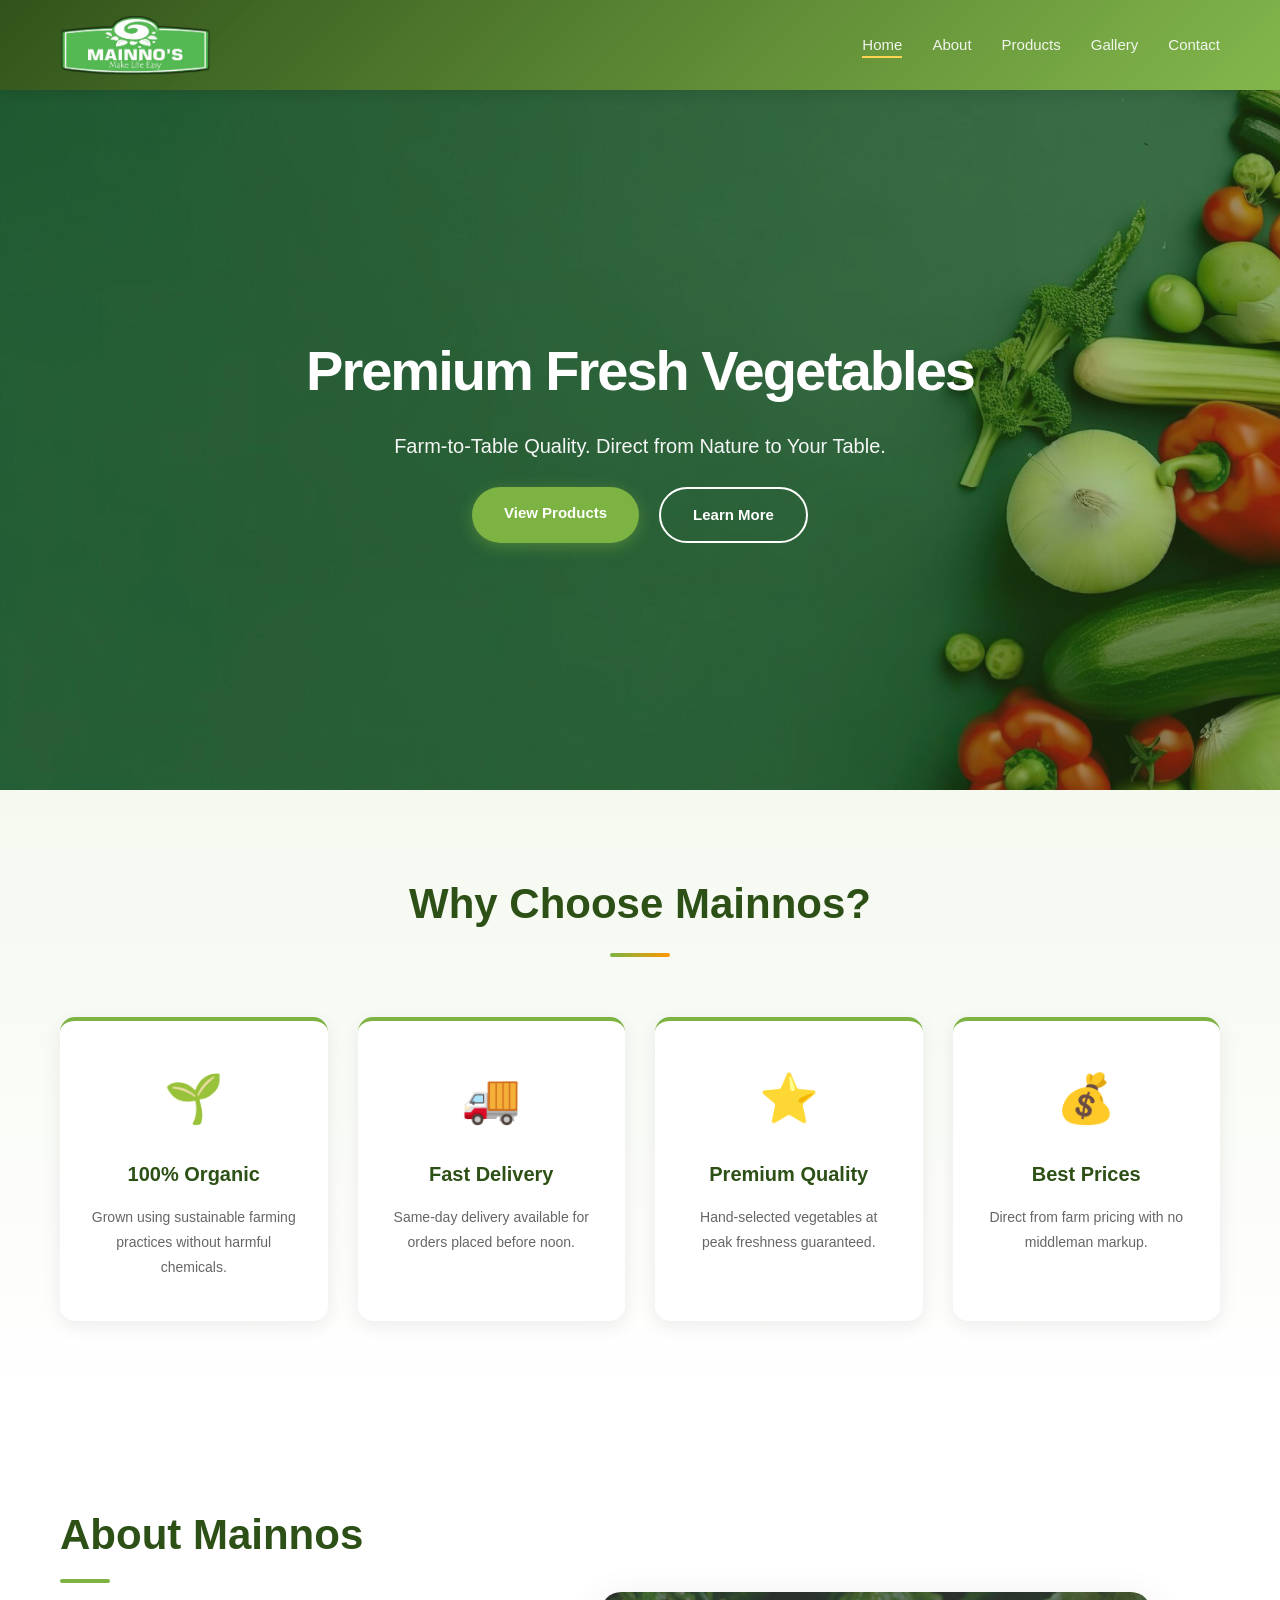
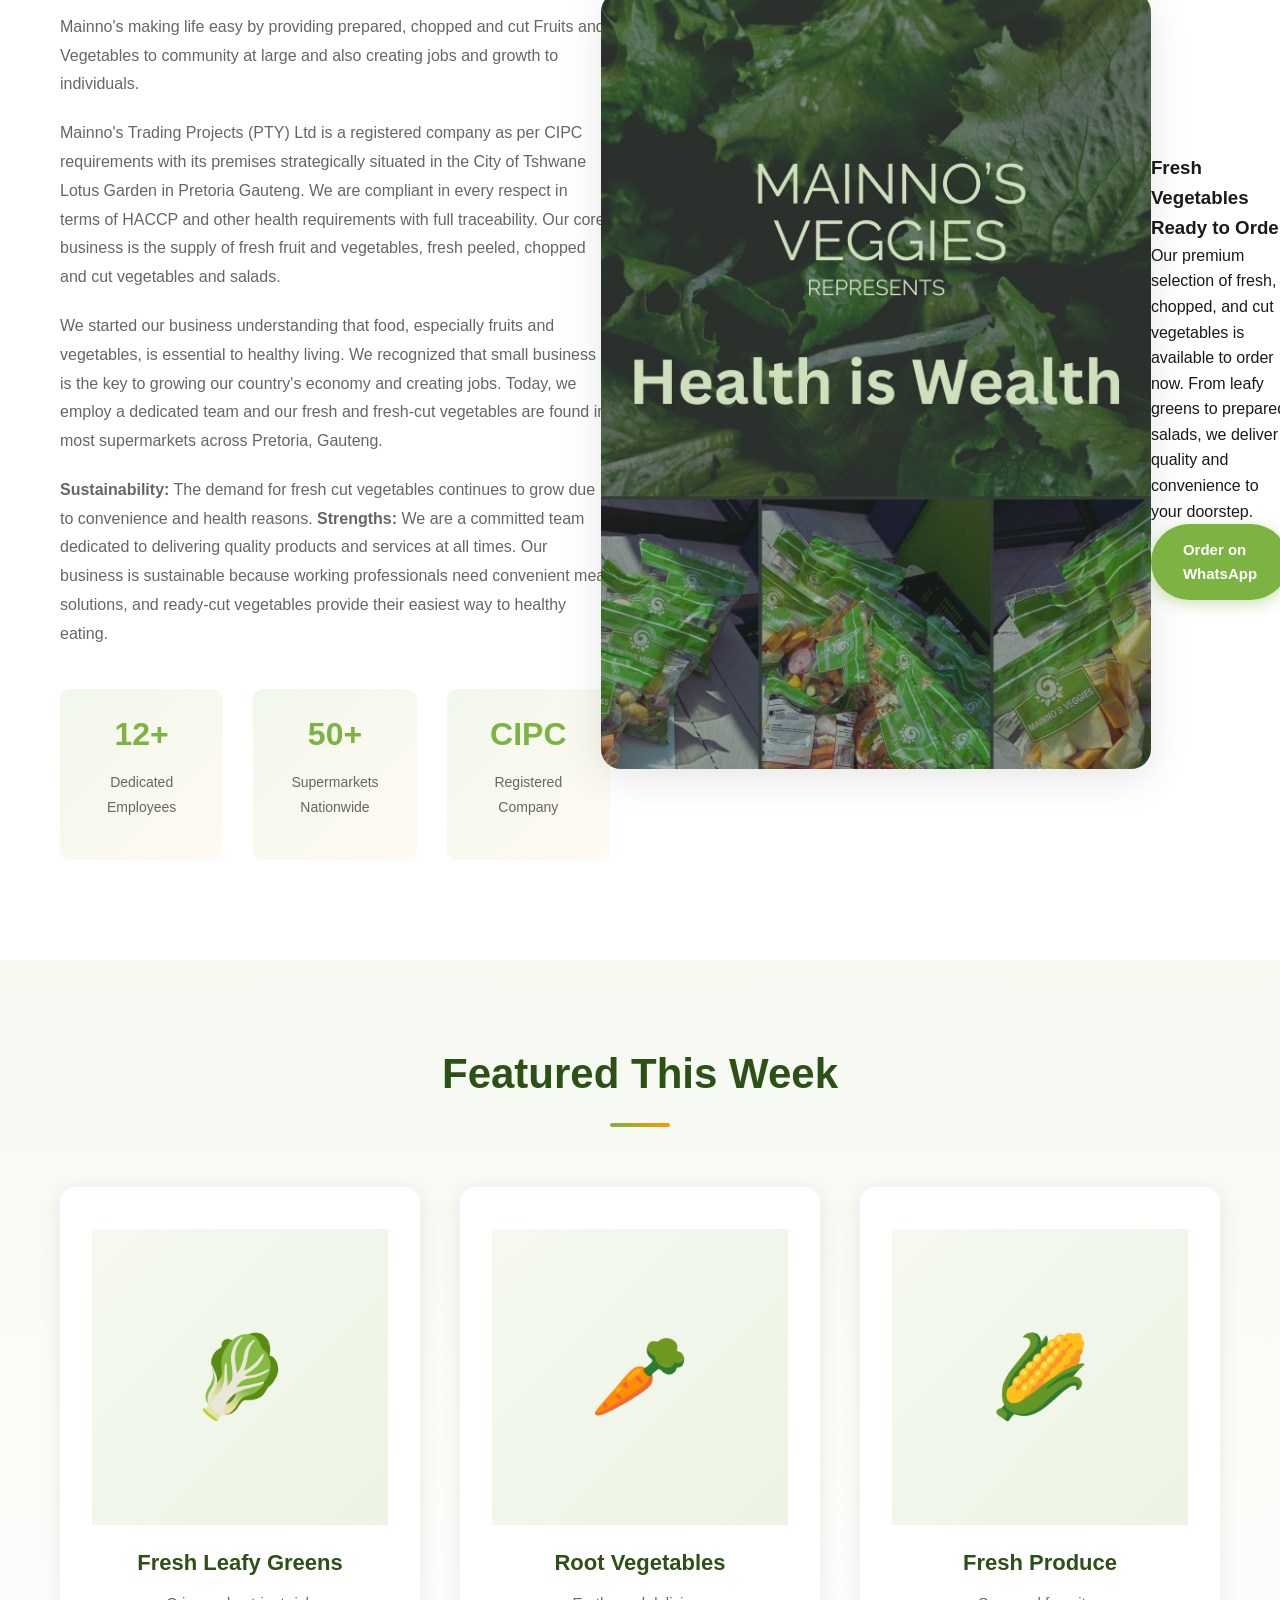
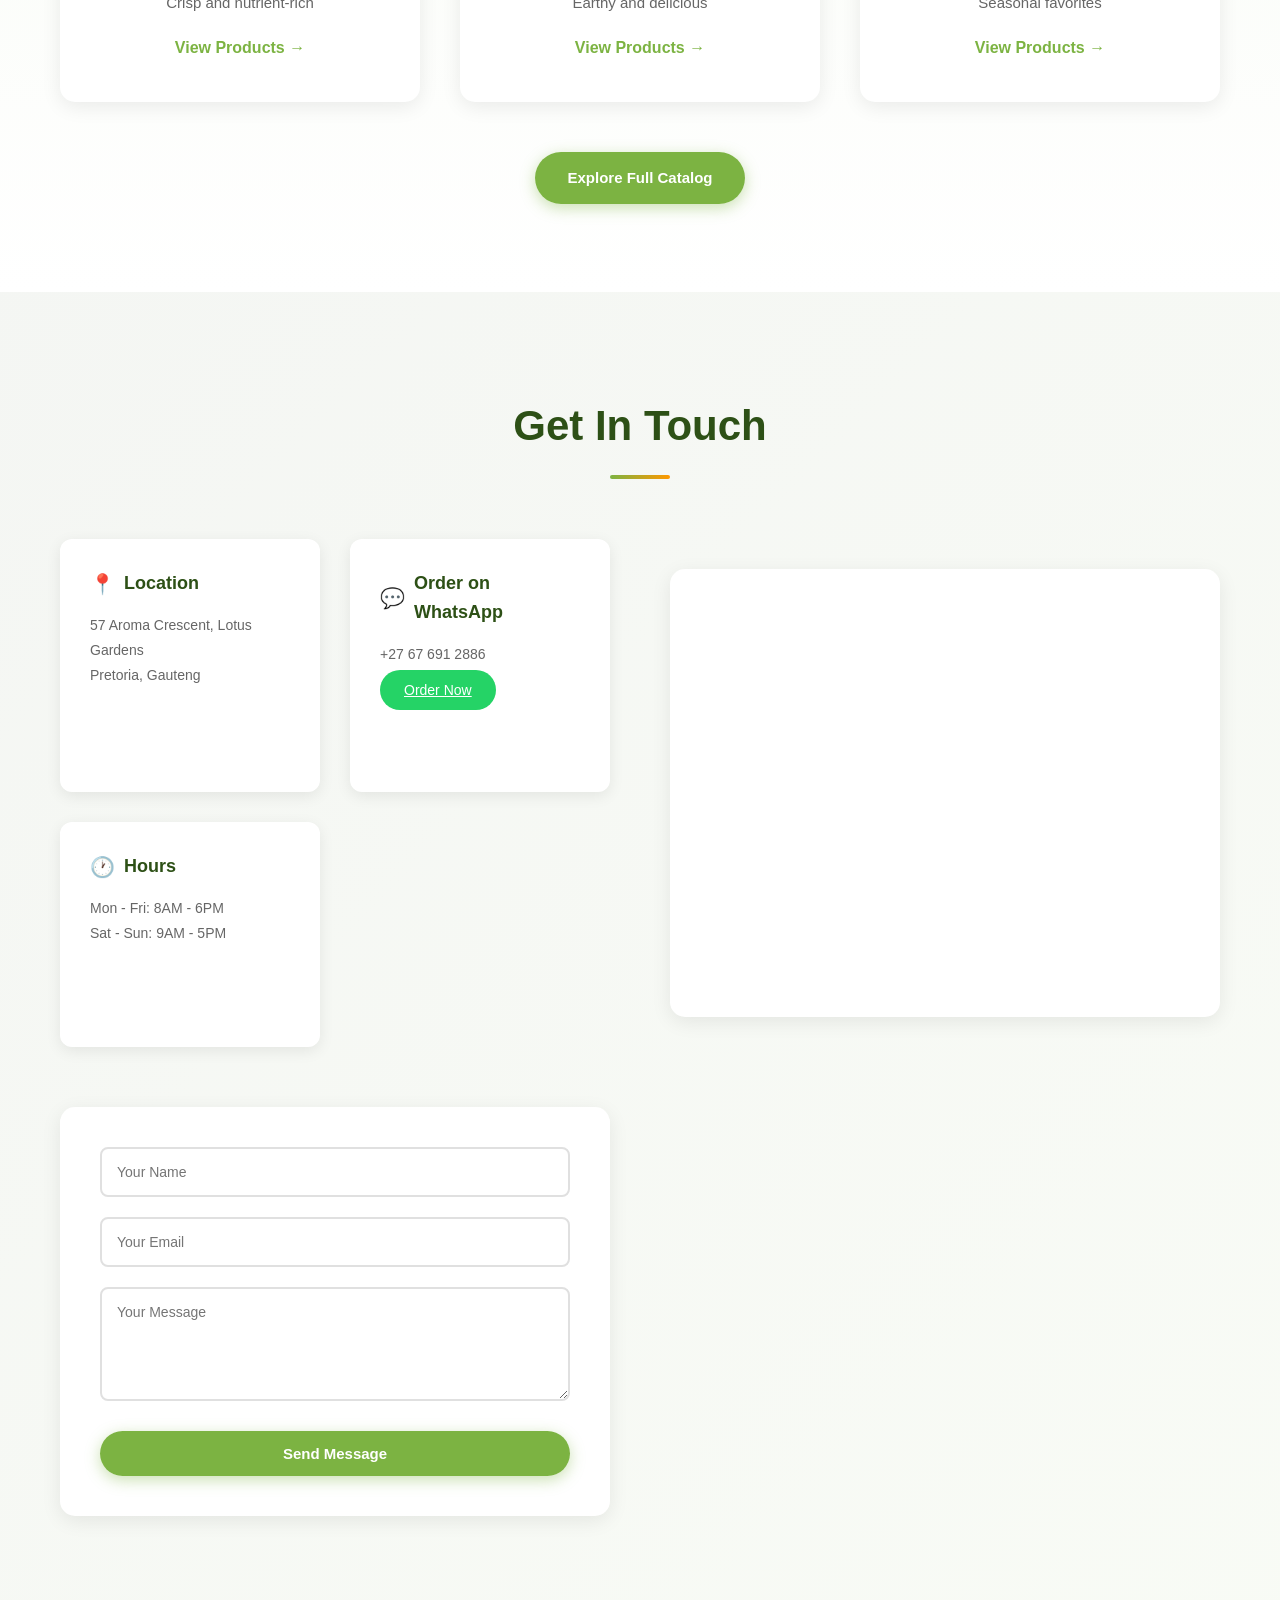
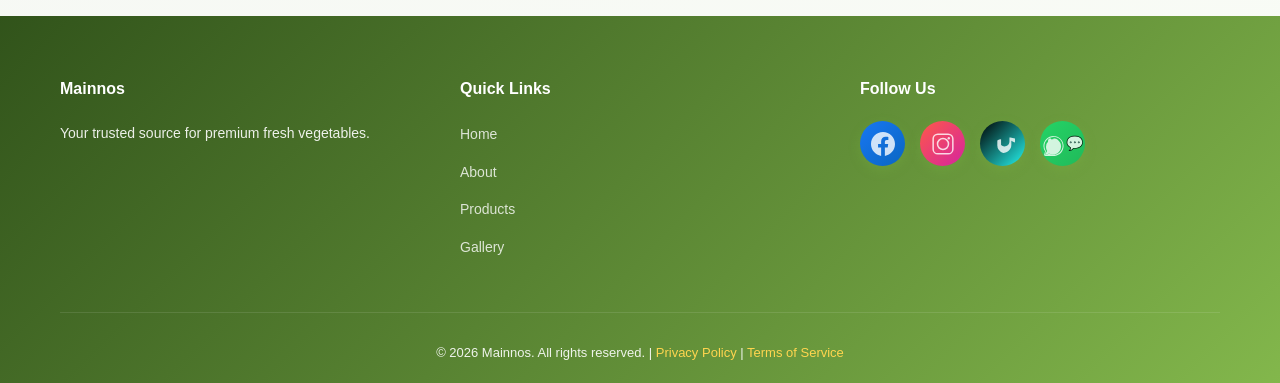
==== index.html @ b00d100e "first commit" ====
<!DOCTYPE html>
<html lang="en">
<head>
    <meta charset="UTF-8">
    <meta name="viewport" content="width=device-width, initial-scale=1.0">
    <title>Mainnos - Premium Fresh Vegetables</title>
    <link rel="stylesheet" href="https://cdnjs.cloudflare.com/ajax/libs/font-awesome/6.5.1/css/all.min.css" integrity="sha512-DTOQO9RWCH3H0DmF6vnEb3nrFvNY9x2gF0QAsSxZJzDaRXll3PJLAkzLFtXohg2TN5T07z5BvIQnQTTQwccA==" crossorigin="anonymous" referrerpolicy="no-referrer" />
    <link rel="stylesheet" href="css/styles.css">
</head>
<body>
    <!-- Navigation -->
    <nav class="navbar">
        <div class="nav-container">
            <div class="logo">
                <img src="Images/logo.png" alt="Mainnos Logo" class="logo-img">
            </div>
            <ul class="nav-links">
                <li><a href="#home" class="active">Home</a></li>
                <li><a href="#about">About</a></li>
                <li><a href="products.html">Products</a></li>
                <li><a href="gallery.html">Gallery</a></li>
                <li><a href="#contact">Contact</a></li>
            </ul>
            <div class="hamburger">
                <span></span>
                <span></span>
                <span></span>
            </div>
        </div>
    </nav>

    <!-- Hero Section -->
    <section class="hero" id="home" style="background-image: url('Images/Banner.jpeg'); background-size: cover; background-position: center; background-repeat: no-repeat;">
        <div class="hero-content">
            <h1>Premium Fresh Vegetables</h1>
            <p>Farm-to-Table Quality. Direct from Nature to Your Table.</p>
            <div class="cta-buttons">
                <a href="products.html" class="btn btn-primary">View Products</a>
                <a href="#about" class="btn btn-secondary">Learn More</a>
            </div>
        </div>
        <div class="hero-background"></div>
    </section>

    <!-- Features Section -->
    <section class="features">
        <div class="container">
            <h2>Why Choose Mainnos?</h2>
            <div class="features-grid">
                <div class="feature-card">
                    <div class="feature-icon">🌱</div>
                    <h3>100% Organic</h3>
                    <p>Grown using sustainable farming practices without harmful chemicals.</p>
                </div>
                <div class="feature-card">
                    <div class="feature-icon">🚚</div>
                    <h3>Fast Delivery</h3>
                    <p>Same-day delivery available for orders placed before noon.</p>
                </div>
                <div class="feature-card">
                    <div class="feature-icon">⭐</div>
                    <h3>Premium Quality</h3>
                    <p>Hand-selected vegetables at peak freshness guaranteed.</p>
                </div>
                <div class="feature-card">
                    <div class="feature-icon">💰</div>
                    <h3>Best Prices</h3>
                    <p>Direct from farm pricing with no middleman markup.</p>
                </div>
            </div>
        </div>
    </section>

    <!-- About Section -->
    <section class="about" id="about">
        <div class="container">
            <div class="about-content">
                <div class="about-text">
                    <h2>About Mainnos</h2>
                    <p>Mainno's making life easy by providing prepared, chopped and cut Fruits and Vegetables to community at large and also creating jobs and growth to individuals.</p>
                    <p>Mainno's Trading Projects (PTY) Ltd is a registered company as per CIPC requirements with its premises strategically situated in the City of Tshwane Lotus Garden in Pretoria Gauteng. We are compliant in every respect in terms of HACCP and other health requirements with full traceability. Our core business is the supply of fresh fruit and vegetables, fresh peeled, chopped and cut vegetables and salads.</p>
                    <p>We started our business understanding that food, especially fruits and vegetables, is essential to healthy living. We recognized that small business is the key to growing our country's economy and creating jobs. Today, we employ a dedicated team and our fresh and fresh-cut vegetables are found in most supermarkets across Pretoria, Gauteng.</p>
                    <p><strong>Sustainability:</strong> The demand for fresh cut vegetables continues to grow due to convenience and health reasons. <strong>Strengths:</strong> We are a committed team dedicated to delivering quality products and services at all times. Our business is sustainable because working professionals need convenient meal solutions, and ready-cut vegetables provide their easiest way to healthy eating.</p>
                    <div class="about-stats">
                        <div class="stat">
                            <h4>12+</h4>
                            <p>Dedicated Employees</p>
                        </div>
                        <div class="stat">
                            <h4>50+</h4>
                            <p>Supermarkets Nationwide</p>
                        </div>
                        <div class="stat">
                            <h4>CIPC</h4>
                            <p>Registered Company</p>
                        </div>
                    </div>
                </div>
                <div class="about-image">
                    <img src="Images/Hero .jpeg" alt="Mainnos Fresh Vegetables" class="about-img">
                    <div class="about-image-text">
                        <h3>Fresh Vegetables Ready to Order</h3>
                        <p>Our premium selection of fresh, chopped, and cut vegetables is available to order now. From leafy greens to prepared salads, we deliver quality and convenience to your doorstep.</p>
                        <a href="https://wa.me/27676912886?text=Hi%20Mainnos%2C%20I%20would%20like%20to%20place%20an%20order." target="_blank" class="btn btn-primary">Order on WhatsApp</a>
                    </div>
                </div>
            </div>
        </div>
    </section>

    <!-- Featured Section -->
    <section class="featured">
        <div class="container">
            <h2>Featured This Week</h2>
            <div class="featured-grid">
                <div class="product-preview">
                    <div class="product-image">🥬</div>
                    <h3>Fresh Leafy Greens</h3>
                    <p>Crisp and nutrient-rich</p>
                    <a href="products.html" class="view-link">View Products →</a>
                </div>
                <div class="product-preview">
                    <div class="product-image">🥕</div>
                    <h3>Root Vegetables</h3>
                    <p>Earthy and delicious</p>
                    <a href="products.html" class="view-link">View Products →</a>
                </div>
                <div class="product-preview">
                    <div class="product-image">🌽</div>
                    <h3>Fresh Produce</h3>
                    <p>Seasonal favorites</p>
                    <a href="products.html" class="view-link">View Products →</a>
                </div>
            </div>
            <div class="cta-section">
                <a href="products.html" class="btn btn-primary">Explore Full Catalog</a>
            </div>
        </div>
    </section>

    <!-- Contact Section -->
    <section class="contact" id="contact">
        <div class="container">
            <h2>Get In Touch</h2>
            <div class="contact-content">
                <div class="contact-info">
                    <div class="info-card">
                        <h3><span class="icon icon-location"></span>Location</h3>
                        <p>57 Aroma Crescent, Lotus Gardens<br>Pretoria, Gauteng</p>
                    </div>
                    <div class="info-card">
                        <h3><span class="icon icon-whatsapp"></span>Order on WhatsApp</h3>
                        <p>+27 67 691 2886</p>
                        <a href="https://wa.me/27676912886?text=Hi%20Mainnos%2C%20I%20would%20like%20to%20place%20an%20order." target="_blank" class="btn-small whatsapp-btn">Order Now</a>
                    </div>

                    <div class="info-card">
                        <h3><span class="icon icon-clock"></span>Hours</h3>
                        <p>Mon - Fri: 8AM - 6PM<br>Sat - Sun: 9AM - 5PM</p>
                    </div>
                </div>
                <div id="mapContainer" class="map-container" style="display: block;">
                    <iframe src="https://www.google.com/maps/embed?pb=!1m18!1m12!1m3!1d3592.7164906847726!2d25.747924!3d-25.716458!2m3!1f0!2f0!3f0!3m2!1i1024!2i768!4f13.1!3m3!1m2!1s0x1e9527f47a4e4b43%3A0xf5e4a5e6e6e6e6e6!2s57%20Aroma%20Crescent%2C%20Lotus%20Gardens%2C%20Pretoria%2C%200082!5e0!3m2!1sen!2za!4v" width="100%" height="400" style="border:0; border-radius: 10px;" allowfullscreen="" loading="lazy" referrerpolicy="no-referrer-when-downgrade"></iframe>
                </div>
                <form class="contact-form">
                    <input type="text" placeholder="Your Name" required>
                    <input type="email" placeholder="Your Email" required>
                    <textarea placeholder="Your Message" rows="5" required></textarea>
                    <button type="submit" class="btn btn-primary">Send Message</button>
                </form>
            </div>
        </div>
    </section>

    <!-- Footer -->
    <footer class="footer">
        <div class="container">
            <div class="footer-content">
                <div class="footer-section">
                    <h4>Mainnos</h4>
                    <p>Your trusted source for premium fresh vegetables.</p>
                </div>
                <div class="footer-section">
                    <h4>Quick Links</h4>
                    <ul>
                        <li><a href="#home">Home</a></li>
                        <li><a href="#about">About</a></li>
                        <li><a href="products.html">Products</a></li>
                        <li><a href="gallery.html">Gallery</a></li>
                    </ul>
                </div>
                <div class="footer-section">
                    <h4>Follow Us</h4>
                    <div class="social-links">
                        <a href="https://www.facebook.com/share/1B1vnDeU1z/?mibextid=wwXIfr" target="_blank" class="social-icon facebook-icon" title="Facebook">
                            <svg viewBox="0 0 24 24" fill="currentColor" xmlns="http://www.w3.org/2000/svg">
                                <path d="M24 12.073c0-6.627-5.373-12-12-12s-12 5.373-12 12c0 5.99 4.388 10.954 10.125 11.854v-8.385H7.078v-3.47h3.047V9.43c0-3.007 1.792-4.669 4.533-4.669 1.312 0 2.686.235 2.686.235v2.953H15.83c-1.491 0-1.956.925-1.956 1.874v2.25h3.328l-.532 3.47h-2.796v8.385C19.612 23.027 24 18.062 24 12.073z"/>
                            </svg>
                        </a>
                        <a href="https://www.instagram.com/mainnosveg?igsh=MXU0N2Q3aWkzaGhnNQ%3D%3D&utm_source=qr" target="_blank" class="social-icon instagram-icon" title="Instagram">
                            <svg viewBox="0 0 24 24" fill="currentColor" xmlns="http://www.w3.org/2000/svg">
                                <rect x="2.15" y="2.15" width="19.7" height="19.7" rx="4.7" ry="4.7" fill="none" stroke="currentColor" stroke-width="1.5"/>
                                <circle cx="12" cy="12" r="5.5" fill="none" stroke="currentColor" stroke-width="1.5"/>
                                <circle cx="17.8" cy="6.2" r="1.2" fill="currentColor"/>
                            </svg>
                        </a>
                        <a href="https://www.tiktok.com/@mainnosveggies?_r=1&_t=ZS-94Lwct6PF6W" target="_blank" class="social-icon tiktok-icon" title="TikTok">
                            <svg viewBox="0 0 24 24" fill="currentColor" xmlns="http://www.w3.org/2000/svg">
                                <path d="M19.321 5.562a5.122 5.122 0 0 1-.868-.074v3.993a4.963 4.963 0 0 1-8.385 3.601v-5.888a6.233 6.233 0 0 0-3.743 1.228v4.057A8.205 8.205 0 0 0 12.146 21c4.532 0 8.205-3.673 8.205-8.205v-4.056c1.867 1.35 4.146 2.151 6.598 2.151v-3.993a8.17 8.17 0 0 1-2.627-.375z"/>
                            </svg>
                        </a>
                        <a href="https://wa.me/27676912886" target="_blank" class="social-icon whatsapp-icon" title="WhatsApp">
                            <svg viewBox="0 0 24 24" fill="currentColor" xmlns="http://www.w3.org/2000/svg">
                                <path d="M17.472 14.382c-.297-.149-1.758-.867-2.03-.967-.273-.099-.471-.148-.67.15-.197.297-.767.966-.94 1.164-.173.199-.347.223-.644.075-.297-.15-1.255-.463-2.39-1.475-.883-.788-1.48-1.761-1.653-2.059-.173-.297-.018-.458.13-.606.134-.133.298-.347.446-.52.149-.174.198-.298.298-.497.099-.198.05-.371-.025-.52-.075-.149-.669-1.612-.916-2.207-.242-.579-.487-.5-.67-.51-.173-.008-.371-.01-.57-.01-.198 0-.52.074-.792.372-.272.297-1.04 1.016-1.04 2.479 0 1.462 1.065 2.875 1.213 3.074.149.198 2.096 3.2 5.076 4.487.709.306 1.262.489 1.694.625.712.227 1.36.195 1.871.118.571-.085 1.758-.719 2.006-1.413.248-.694.248-1.289.173-1.413-.074-.124-.272-.198-.57-.347m-5.421-7.403h-.004a8.06 8.06 0 0 0-8.062 8.062c0 1.42.369 2.814 1.07 4.053L2.885 22.9l4.267-1.41a8.068 8.068 0 0 0 3.85.979h.005c4.454 0 8.063-3.609 8.063-8.062 0-2.15-.853-4.173-2.404-5.701-1.552-1.528-3.604-2.369-5.78-2.369m6.772 19.15a10.067 10.067 0 0 1-5.768 1.697h-.006c-1.674 0-3.316-.337-4.857-.995L2 23.206l1.052-3.834a10.063 10.063 0 0 1-1.61-5.362c0-5.559 4.52-10.079 10.078-10.079 2.694 0 5.226 1.052 7.128 2.954 1.902 1.902 2.954 4.434 2.954 7.128 0 5.559-4.52 10.079-10.079 10.079m0-19.146c-5.01 0-9.083 4.073-9.083 9.083 0 1.765.508 3.49 1.47 4.971L2.88 23.161l4.267-1.41a9.084 9.084 0 0 0 4.382 1.11c5.01 0 9.083-4.073 9.083-9.083 0-2.427-.945-4.708-2.66-6.422-1.714-1.715-3.995-2.66-6.422-2.66"/>
                            </svg>
                        </a>
                    </div>
                </div>
            </div>
            <div class="footer-bottom">
                <p>&copy; 2026 Mainnos. All rights reserved. | <a href="#">Privacy Policy</a> | <a href="#">Terms of Service</a></p>
            </div>
        </div>
    </footer>

    <script src="js/script.js"></script>
</body>
</html>
---- css/styles.css ----
/* ==================== General Styles ==================== */
* {
    margin: 0;
    padding: 0;
    box-sizing: border-box;
}

:root {
    --primary-color: #2d5016;
    --secondary-color: #7cb342;
    --accent-color: #ff9800;
    --light-bg: #f5f9f0;
    --dark-text: #1a1a1a;
    --light-text: #666;
    --border-color: #e0e0e0;
    --success-color: #4caf50;
    --transition: all 0.3s ease;
}

html {
    scroll-behavior: smooth;
}

body {
    font-family: 'Segoe UI', Tahoma, Geneva, Verdana, sans-serif;
    color: var(--dark-text);
    line-height: 1.6;
    background-color: #ffffff;
    overflow-x: hidden;
}

.container {
    max-width: 1200px;
    margin: 0 auto;
    padding: 0 20px;
}

/* ==================== Navigation ==================== */
.navbar {
    background: linear-gradient(135deg, rgba(45, 80, 22, 0.98) 0%, rgba(124, 179, 66, 0.95) 100%);
    padding: 15px 0;
    position: sticky;
    top: 0;
    z-index: 1000;
    box-shadow: 0 4px 12px rgba(0, 0, 0, 0.1);
}

.nav-container {
    max-width: 1200px;
    margin: 0 auto;
    padding: 0 20px;
    display: flex;
    justify-content: space-between;
    align-items: center;
}

.logo {
    display: flex;
    flex-direction: column;
    align-items: flex-start;
}

.logo-img {
    height: 60px;
    width: auto;
    object-fit: contain;
    transition: var(--transition);
}

.logo-img:hover {
    transform: scale(1.05);
}

.logo h1 {
    color: #ffffff;
    font-size: 28px;
    font-weight: 700;
    letter-spacing: -1px;
}

.tagline {
    color: rgba(255, 255, 255, 0.9);
    font-size: 12px;
    font-weight: 500;
    letter-spacing: 1px;
    margin-top: 2px;
}

.nav-links {
    display: flex;
    list-style: none;
    gap: 30px;
    align-items: center;
}

.nav-links a {
    color: rgba(255, 255, 255, 0.9);
    text-decoration: none;
    font-weight: 500;
    font-size: 15px;
    position: relative;
    transition: var(--transition);
}

.nav-links a::after {
    content: '';
    position: absolute;
    width: 0;
    height: 2px;
    bottom: -5px;
    left: 0;
    background-color: #ffd54f;
    transition: var(--transition);
}

.nav-links a:hover::after,
.nav-links a.active::after {
    width: 100%;
}

.nav-links a:hover {
    color: #ffffff;
}

.hamburger {
    display: none;
    flex-direction: column;
    cursor: pointer;
}

.hamburger span {
    width: 25px;
    height: 3px;
    background-color: white;
    margin: 5px 0;
    transition: var(--transition);
    border-radius: 2px;
}

/* ==================== Hero Section ==================== */
.hero {
    min-height: 700px;
    background-size: cover !important;
    background-position: center !important;
    background-repeat: no-repeat !important;
    background-attachment: scroll;
    display: flex;
    align-items: center;
    justify-content: center;
    position: relative;
    overflow: hidden;
    color: white;
    text-align: center;
    width: 100%;
}

.hero::before {
    content: '';
    position: absolute;
    top: 0;
    left: 0;
    right: 0;
    bottom: 0;
    background: rgba(45, 80, 22, 0.4);
    z-index: 1;
}

.hero-background {
    display: none;
}

.hero-content {
    position: relative;
    z-index: 2;
    max-width: 700px;
    display: flex;
    flex-direction: column;
    gap: 25px;
    animation: fadeInDown 0.8s ease-out;
}

.hero h1 {
    font-size: 56px;
    font-weight: 800;
    letter-spacing: -2px;
    line-height: 1.2;
}

.hero p {
    font-size: 20px;
    opacity: 0.95;
    font-weight: 300;
}

.cta-buttons {
    display: flex;
    gap: 20px;
    justify-content: center;
    flex-wrap: wrap;
}

/* ==================== Buttons ==================== */
.btn {
    padding: 14px 32px;
    border: none;
    border-radius: 50px;
    font-size: 15px;
    font-weight: 600;
    cursor: pointer;
    text-decoration: none;
    transition: var(--transition);
    display: inline-block;
    position: relative;
    overflow: hidden;
}

.btn::before {
    content: '';
    position: absolute;
    top: 0;
    left: -100%;
    width: 100%;
    height: 100%;
    background: rgba(255, 255, 255, 0.2);
    transition: var(--transition);
    z-index: -1;
}

.btn:hover::before {
    left: 100%;
}

.btn-primary {
    background: linear-gradient(135deg, var(--secondary-color) 0%, #7cb342 100%);
    color: white;
    box-shadow: 0 4px 15px rgba(124, 179, 66, 0.4);
}

.btn-primary:hover {
    transform: translateY(-2px);
    box-shadow: 0 6px 20px rgba(124, 179, 66, 0.5);
}

.btn-secondary {
    background: transparent;
    color: white;
    border: 2px solid white;
}

.btn-secondary:hover {
    background: white;
    color: var(--primary-color);
}

.btn-small {
    padding: 8px 16px;
    font-size: 13px;
    background: var(--secondary-color);
    color: white;
    border: none;
    border-radius: 25px;
    cursor: pointer;
    transition: var(--transition);
}

.btn-small:hover {
    background: var(--primary-color);
    transform: translateY(-2px);
}

.whatsapp-btn {
    background: #25D366 !important;
    padding: 12px 24px !important;
    font-size: 14px !important;
    margin-top: 15px;
}

.whatsapp-btn:hover {
    background: #20BA5A !important;
    box-shadow: 0 6px 15px rgba(37, 211, 102, 0.4);
}

/* ==================== Features Section ==================== */
.features {
    padding: 80px 0;
    background: linear-gradient(180deg, #f5f9f0 0%, #ffffff 100%);
}

.features h2 {
    text-align: center;
    font-size: 42px;
    margin-bottom: 60px;
    color: var(--primary-color);
    position: relative;
    padding-bottom: 20px;
}

.features h2::after {
    content: '';
    position: absolute;
    width: 60px;
    height: 4px;
    background: linear-gradient(90deg, var(--secondary-color), var(--accent-color));
    bottom: 0;
    left: 50%;
    transform: translateX(-50%);
    border-radius: 2px;
}

.features-grid {
    display: grid;
    grid-template-columns: repeat(auto-fit, minmax(250px, 1fr));
    gap: 30px;
    margin-top: 40px;
}

.feature-card {
    background: white;
    padding: 40px 30px;
    border-radius: 15px;
    text-align: center;
    box-shadow: 0 5px 20px rgba(0, 0, 0, 0.08);
    transition: var(--transition);
    border-top: 4px solid var(--secondary-color);
}

.feature-card:hover {
    transform: translateY(-10px);
    box-shadow: 0 15px 40px rgba(0, 0, 0, 0.15);
}

.feature-icon {
    font-size: 48px;
    margin-bottom: 20px;
    display: block;
}

.feature-card h3 {
    font-size: 20px;
    margin-bottom: 15px;
    color: var(--primary-color);
}

.feature-card p {
    color: var(--light-text);
    font-size: 14px;
    line-height: 1.8;
}

/* ==================== About Section ==================== */
.about {
    padding: 100px 0;
    background: white;
}

.about-content {
    display: grid;
    grid-template-columns: 1fr 1fr;
    gap: 60px;
    align-items: center;
}

.about h2 {
    font-size: 42px;
    color: var(--primary-color);
    margin-bottom: 30px;
    position: relative;
    padding-bottom: 15px;
}

.about h2::after {
    content: '';
    position: absolute;
    width: 50px;
    height: 4px;
    background: var(--secondary-color);
    bottom: 0;
    left: 0;
    border-radius: 2px;
}

.about-text p {
    color: var(--light-text);
    font-size: 16px;
    line-height: 1.8;
    margin-bottom: 20px;
}

.about-stats {
    display: grid;
    grid-template-columns: repeat(3, 1fr);
    gap: 30px;
    margin-top: 40px;
}

.stat {
    text-align: center;
    padding: 20px;
    background: linear-gradient(135deg, rgba(124, 179, 66, 0.1) 0%, rgba(255, 152, 0, 0.05) 100%);
    border-radius: 10px;
    transition: var(--transition);
}

.stat:hover {
    background: linear-gradient(135deg, rgba(124, 179, 66, 0.15) 0%, rgba(255, 152, 0, 0.1) 100%);
}

.stat h4 {
    font-size: 32px;
    color: var(--secondary-color);
    margin-bottom: 10px;
}

.stat p {
    color: var(--light-text);
    font-size: 14px;
}

.about-image {
    display: flex;
    justify-content: center;
    align-items: center;
}

.image-placeholder {
    width: 100%;
    aspect-ratio: 1;
    background: linear-gradient(135deg, var(--light-bg), rgba(124, 179, 66, 0.1));
    border-radius: 20px;
    display: flex;
    flex-direction: column;
    justify-content: center;
    align-items: center;
    box-shadow: 0 10px 40px rgba(0, 0, 0, 0.1);
    transition: var(--transition);
    border: 2px dashed var(--secondary-color);
}

.image-placeholder:hover {
    transform: scale(1.05);
}

.image-placeholder p {
    font-size: 80px;
    margin-bottom: 15px;
}

.image-placeholder span {
    color: var(--secondary-color);
    font-weight: 600;
    font-size: 16px;
}

.about-img {
    width: 100%;
    height: 100%;
    object-fit: cover;
    border-radius: 20px;
    box-shadow: 0 10px 40px rgba(0, 0, 0, 0.1);
    transition: var(--transition);
}

/* ==================== Featured Section ==================== */
.featured {
    padding: 80px 0;
    background: linear-gradient(180deg, rgba(124, 179, 66, 0.08) 0%, #ffffff 100%);
}

.featured h2 {
    text-align: center;
    font-size: 42px;
    margin-bottom: 60px;
    color: var(--primary-color);
    position: relative;
    padding-bottom: 20px;
}

.featured h2::after {
    content: '';
    position: absolute;
    width: 60px;
    height: 4px;
    background: linear-gradient(90deg, var(--secondary-color), var(--accent-color));
    bottom: 0;
    left: 50%;
    transform: translateX(-50%);
    border-radius: 2px;
}

.featured-grid {
    display: grid;
    grid-template-columns: repeat(auto-fit, minmax(300px, 1fr));
    gap: 40px;
    margin-bottom: 50px;
}

.product-preview {
    background: white;
    padding: 40px 30px;
    border-radius: 15px;
    text-align: center;
    box-shadow: 0 5px 20px rgba(0, 0, 0, 0.08);
    transition: var(--transition);
    border: 2px solid transparent;
}

.product-preview:hover {
    border-color: var(--secondary-color);
    transform: translateY(-10px);
    box-shadow: 0 15px 40px rgba(0, 0, 0, 0.15);
}

.product-image {
    font-size: 80px;
    margin-bottom: 20px;
    display: block;
    transition: var(--transition);
}

.product-preview:hover .product-image {
    transform: scale(1.1);
}

.product-preview h3 {
    font-size: 22px;
    color: var(--primary-color);
    margin-bottom: 10px;
}

.product-preview p {
    color: var(--light-text);
    font-size: 15px;
    margin-bottom: 20px;
}

.view-link {
    color: var(--secondary-color);
    text-decoration: none;
    font-weight: 600;
    transition: var(--transition);
    display: inline-block;
}

.view-link:hover {
    color: var(--accent-color);
    transform: translateX(5px);
}

.cta-section {
    text-align: center;
    margin-top: 40px;
}

/* ==================== Contact Section ==================== */
.contact {
    padding: 100px 0;
    background: linear-gradient(135deg, rgba(45, 80, 22, 0.05) 0%, rgba(124, 179, 66, 0.05) 100%);
}

.contact h2 {
    text-align: center;
    font-size: 42px;
    margin-bottom: 60px;
    color: var(--primary-color);
    position: relative;
    padding-bottom: 20px;
}

.contact h2::after {
    content: '';
    position: absolute;
    width: 60px;
    height: 4px;
    background: linear-gradient(90deg, var(--secondary-color), var(--accent-color));
    bottom: 0;
    left: 50%;
    transform: translateX(-50%);
    border-radius: 2px;
}

.contact-content {
    display: grid;
    grid-template-columns: 1fr 1fr;
    gap: 60px;
}

.contact-info {
    display: grid;
    grid-template-columns: 1fr 1fr;
    gap: 30px;
}

.info-card {
    background: white;
    padding: 30px;
    border-radius: 12px;
    box-shadow: 0 4px 15px rgba(0, 0, 0, 0.08);
    transition: var(--transition);
}

.info-card:hover {
    transform: translateY(-5px);
    box-shadow: 0 8px 25px rgba(0, 0, 0, 0.12);
}

.info-card h3 {
    color: var(--primary-color);
    margin-bottom: 15px;
    font-size: 18px;
    display: flex;
    align-items: center;
}

.info-card p {
    color: var(--light-text);
    font-size: 14px;
    line-height: 1.8;
    margin-bottom: 10px;
}

.contact-form {
    display: flex;
    flex-direction: column;
    gap: 20px;
    background: white;
    padding: 40px;
    border-radius: 15px;
    box-shadow: 0 5px 20px rgba(0, 0, 0, 0.08);
}

.contact-form input,
.contact-form textarea {
    padding: 15px;
    border: 2px solid var(--border-color);
    border-radius: 8px;
    font-size: 14px;
    font-family: inherit;
    transition: var(--transition);
}

.contact-form input:focus,
.contact-form textarea:focus {
    outline: none;
    border-color: var(--secondary-color);
    background: rgba(124, 179, 66, 0.05);
}

.contact-form button {
    margin-top: 10px;
}

/* ==================== Professional Icons ==================== */
.icon {
    display: inline-flex;
    align-items: center;
    justify-content: center;
    width: 24px;
    height: 24px;
    margin-right: 10px;
    font-size: 20px;
}

.icon-location::before {
    content: '📍';
}

.icon-whatsapp::before {
    content: '💬';
}

.icon-clock::before {
    content: '🕐';
}

/* ==================== Map Styles ==================== */
.map-container {
    margin: 30px 0;
    padding: 20px;
    background: white;
    border-radius: 15px;
    box-shadow: 0 5px 20px rgba(0, 0, 0, 0.08);
    animation: fadeIn 0.3s ease-in;
}

.map-container iframe {
    transition: var(--transition);
}

.map-container:hover iframe {
    box-shadow: 0 8px 30px rgba(0, 0, 0, 0.15);
}

/* ==================== Social Links ==================== */
.social-links {
    display: flex;
    gap: 15px;
    margin-top: 15px;
    flex-wrap: wrap;
}

.social-icon {
    display: inline-flex;
    align-items: center;
    justify-content: center;
    width: 45px;
    height: 45px;
    background: linear-gradient(135deg, var(--secondary-color), var(--accent-color));
    color: white;
    border-radius: 50%;
    text-decoration: none;
    font-weight: 600;
    font-size: 18px;
    transition: var(--transition);
    box-shadow: 0 4px 12px rgba(124, 179, 66, 0.3);
}

.social-icon svg {
    width: 24px;
    height: 24px;
    fill: currentColor;
}

.social-icon:hover {
    transform: translateY(-5px) scale(1.1);
    box-shadow: 0 6px 20px rgba(124, 179, 66, 0.4);
}

.facebook-icon {
    background: linear-gradient(135deg, #1877f2, #0a66c2);
}

.facebook-icon:hover {
    background: linear-gradient(135deg, #0a66c2, #1877f2);
    box-shadow: 0 6px 20px rgba(24, 119, 242, 0.4);
}

.instagram-icon {
    background: linear-gradient(135deg, #fd5949, #d6249f);
}

.instagram-icon:hover {
    background: linear-gradient(135deg, #d6249f, #fd5949);
    box-shadow: 0 6px 20px rgba(253, 89, 73, 0.4);
}

.tiktok-icon {
    background: linear-gradient(135deg, #000000, #25f4ee);
}

.tiktok-icon:hover {
    background: linear-gradient(135deg, #25f4ee, #000000);
    box-shadow: 0 6px 20px rgba(0, 0, 0, 0.4);
}

.whatsapp-icon {
    background: linear-gradient(135deg, #25D366, #20BA5A);
}

.whatsapp-icon:hover {
    background: linear-gradient(135deg, #20BA5A, #25D366);
    box-shadow: 0 6px 20px rgba(37, 211, 102, 0.4);
}

.whatsapp-icon::after {
    content: '💬';
}

/* ==================== Products Section ==================== */
.products-header {
    background: linear-gradient(135deg, rgba(45, 80, 22, 0.9) 0%, rgba(124, 179, 66, 0.85) 100%);
    color: white;
    padding: 80px 0;
    text-align: center;
    margin-top: 80px;
}

.products-header h1 {
    font-size: 48px;
    margin-bottom: 15px;
    font-weight: 800;
}

.products-header p {
    font-size: 18px;
    opacity: 0.9;
}

.products-section {
    padding: 80px 0;
    background: #fafafa;
}

.filters {
    display: grid;
    grid-template-columns: 2fr 1fr;
    gap: 20px;
    margin-bottom: 50px;
}

.search-input,
.category-filter,
.price-filter {
    padding: 14px 18px;
    border: 2px solid var(--border-color);
    border-radius: 10px;
    font-size: 14px;
    font-family: inherit;
    transition: var(--transition);
    background: white;
}

.search-input:focus,
.category-filter:focus,
.price-filter:focus {
    outline: none;
    border-color: var(--secondary-color);
    box-shadow: 0 0 0 3px rgba(124, 179, 66, 0.1);
}

.products-grid {
    display: grid;
    grid-template-columns: repeat(auto-fill, minmax(300px, 1fr));
    gap: 30px;
}

.empty-state {
    text-align: center;
    padding: 80px 20px;
    background: white;
    border-radius: 15px;
    box-shadow: 0 4px 15px rgba(0, 0, 0, 0.08);
}

.empty-state p {
    font-size: 18px;
    color: var(--light-text);
    font-weight: 500;
}

.product-card {
    background: white;
    border-radius: 15px;
    overflow: hidden;
    box-shadow: 0 4px 15px rgba(0, 0, 0, 0.08);
    transition: var(--transition);
    display: flex;
    flex-direction: column;
}

.product-card:hover {
    transform: translateY(-10px);
    box-shadow: 0 12px 35px rgba(0, 0, 0, 0.15);
}

.product-image {
    width: 100%;
    aspect-ratio: 1;
    background: linear-gradient(135deg, var(--light-bg), rgba(124, 179, 66, 0.15));
    display: flex;
    align-items: center;
    justify-content: center;
    font-size: 80px;
    transition: var(--transition);
}

.product-card:hover .product-image {
    background: linear-gradient(135deg, rgba(124, 179, 66, 0.15), rgba(255, 152, 0, 0.1));
    transform: scale(1.05);
}

.product-info {
    padding: 25px;
    display: flex;
    flex-direction: column;
    flex-grow: 1;
}

.product-info h3 {
    font-size: 20px;
    color: var(--primary-color);
    margin-bottom: 10px;
}

.category-badge {
    display: inline-block;
    background: linear-gradient(135deg, rgba(124, 179, 66, 0.15), rgba(255, 152, 0, 0.1));
    color: var(--primary-color);
    padding: 5px 12px;
    border-radius: 20px;
    font-size: 12px;
    font-weight: 600;
    margin-bottom: 15px;
    width: fit-content;
}

.description {
    color: var(--light-text);
    font-size: 14px;
    line-height: 1.7;
    margin-bottom: 15px;
    flex-grow: 1;
}

.product-details {
    display: flex;
    flex-direction: column;
    gap: 8px;
    margin-bottom: 20px;
    padding: 15px;
    background: var(--light-bg);
    border-radius: 8px;
}

.detail {
    font-size: 13px;
    color: var(--light-text);
}

.product-footer {
    display: flex;
    justify-content: space-between;
    align-items: center;
    padding-top: 15px;
    border-top: 1px solid var(--border-color);
}

.price {
    font-size: 22px;
    font-weight: 700;
    color: var(--secondary-color);
}

/* ==================== Gallery Section ==================== */
.gallery-header {
    background: linear-gradient(135deg, rgba(45, 80, 22, 0.9) 0%, rgba(124, 179, 66, 0.85) 100%);
    color: white;
    padding: 80px 0;
    text-align: center;
    margin-top: 80px;
}

.gallery-header h1 {
    font-size: 48px;
    margin-bottom: 15px;
    font-weight: 800;
}

.gallery-header p {
    font-size: 18px;
    opacity: 0.9;
}

.gallery-section {
    padding: 100px 0;
    background: #fafafa;
}

.gallery-grid {
    display: grid;
    grid-template-columns: repeat(auto-fit, minmax(300px, 1fr));
    gap: 30px;
}

.gallery-item {
    position: relative;
    overflow: hidden;
    border-radius: 15px;
    box-shadow: 0 5px 20px rgba(0, 0, 0, 0.1);
    transition: var(--transition);
    aspect-ratio: 1;
}

.gallery-item:hover {
    transform: scale(1.05);
    box-shadow: 0 10px 35px rgba(0, 0, 0, 0.15);
}

.gallery-item img {
    width: 100%;
    height: 100%;
    object-fit: cover;
    transition: var(--transition);
}

.gallery-item:hover img {
    filter: brightness(1.1);
}

/* ==================== Footer ==================== */
.footer {
    background: linear-gradient(135deg, rgba(45, 80, 22, 0.98) 0%, rgba(124, 179, 66, 0.95) 100%);
    color: rgba(255, 255, 255, 0.9);
    padding: 60px 0 20px;
}

.footer-content {
    display: grid;
    grid-template-columns: repeat(auto-fit, minmax(250px, 1fr));
    gap: 40px;
    margin-bottom: 40px;
}

.footer-section h4 {
    color: white;
    margin-bottom: 20px;
    font-size: 16px;
}

.footer-section p {
    font-size: 14px;
    line-height: 1.8;
}

.footer-section ul {
    list-style: none;
}

.footer-section ul li {
    margin-bottom: 12px;
}

.footer-section a {
    color: rgba(255, 255, 255, 0.8);
    text-decoration: none;
    font-size: 14px;
    transition: var(--transition);
}

.footer-section a:hover {
    color: #ffd54f;
    text-decoration: underline;
}

.footer-bottom {
    text-align: center;
    padding-top: 30px;
    border-top: 1px solid rgba(255, 255, 255, 0.1);
    font-size: 13px;
}

.footer-bottom a {
    color: #ffd54f;
    text-decoration: none;
    transition: var(--transition);
}

.footer-bottom a:hover {
    text-decoration: underline;
}

/* ==================== Animations ==================== */
@keyframes fadeInDown {
    from {
        opacity: 0;
        transform: translateY(-30px);
    }
    to {
        opacity: 1;
        transform: translateY(0);
    }
}

/* ==================== Responsive Design ==================== */
@media (max-width: 768px) {
    .nav-links {
        display: none;
    }

    .hamburger {
        display: flex;
    }

    .hero {
        min-height: 500px;
    }

    .hero h1 {
        font-size: 36px;
    }

    .hero p {
        font-size: 16px;
    }

    .features h2,
    .featured h2,
    .contact h2,
    .about h2 {
        font-size: 32px;
    }

    .features-grid {
        grid-template-columns: 1fr;
    }

    .about-content {
        grid-template-columns: 1fr;
        gap: 40px;
    }

    .about-stats {
        grid-template-columns: 1fr;
    }

    .contact-content {
        grid-template-columns: 1fr;
        gap: 40px;
    }

    .contact-info {
        grid-template-columns: 1fr;
    }

    .filters {
        grid-template-columns: 1fr;
    }

    .products-grid {
        grid-template-columns: 1fr;
    }

    .products-header h1,
    .gallery-header h1 {
        font-size: 36px;
    }

    .gallery-grid {
        grid-template-columns: 1fr;
    }

    .gallery-item {
        aspect-ratio: 16 / 9;
    }

    .cta-buttons {
        flex-direction: column;
    }

    .btn {
        width: 100%;
        text-align: center;
    }

    .social-links {
        justify-content: center;
    }
}

@media (max-width: 480px) {
    .logo h1 {
        font-size: 22px;
    }

    .hero h1 {
        font-size: 28px;
    }

    .features-grid {
        gap: 20px;
    }

    .feature-card {
        padding: 25px 20px;
    }

    .products-grid {
        grid-template-columns: 1fr;
    }

    .footer-content {
        gap: 30px;
    }
}
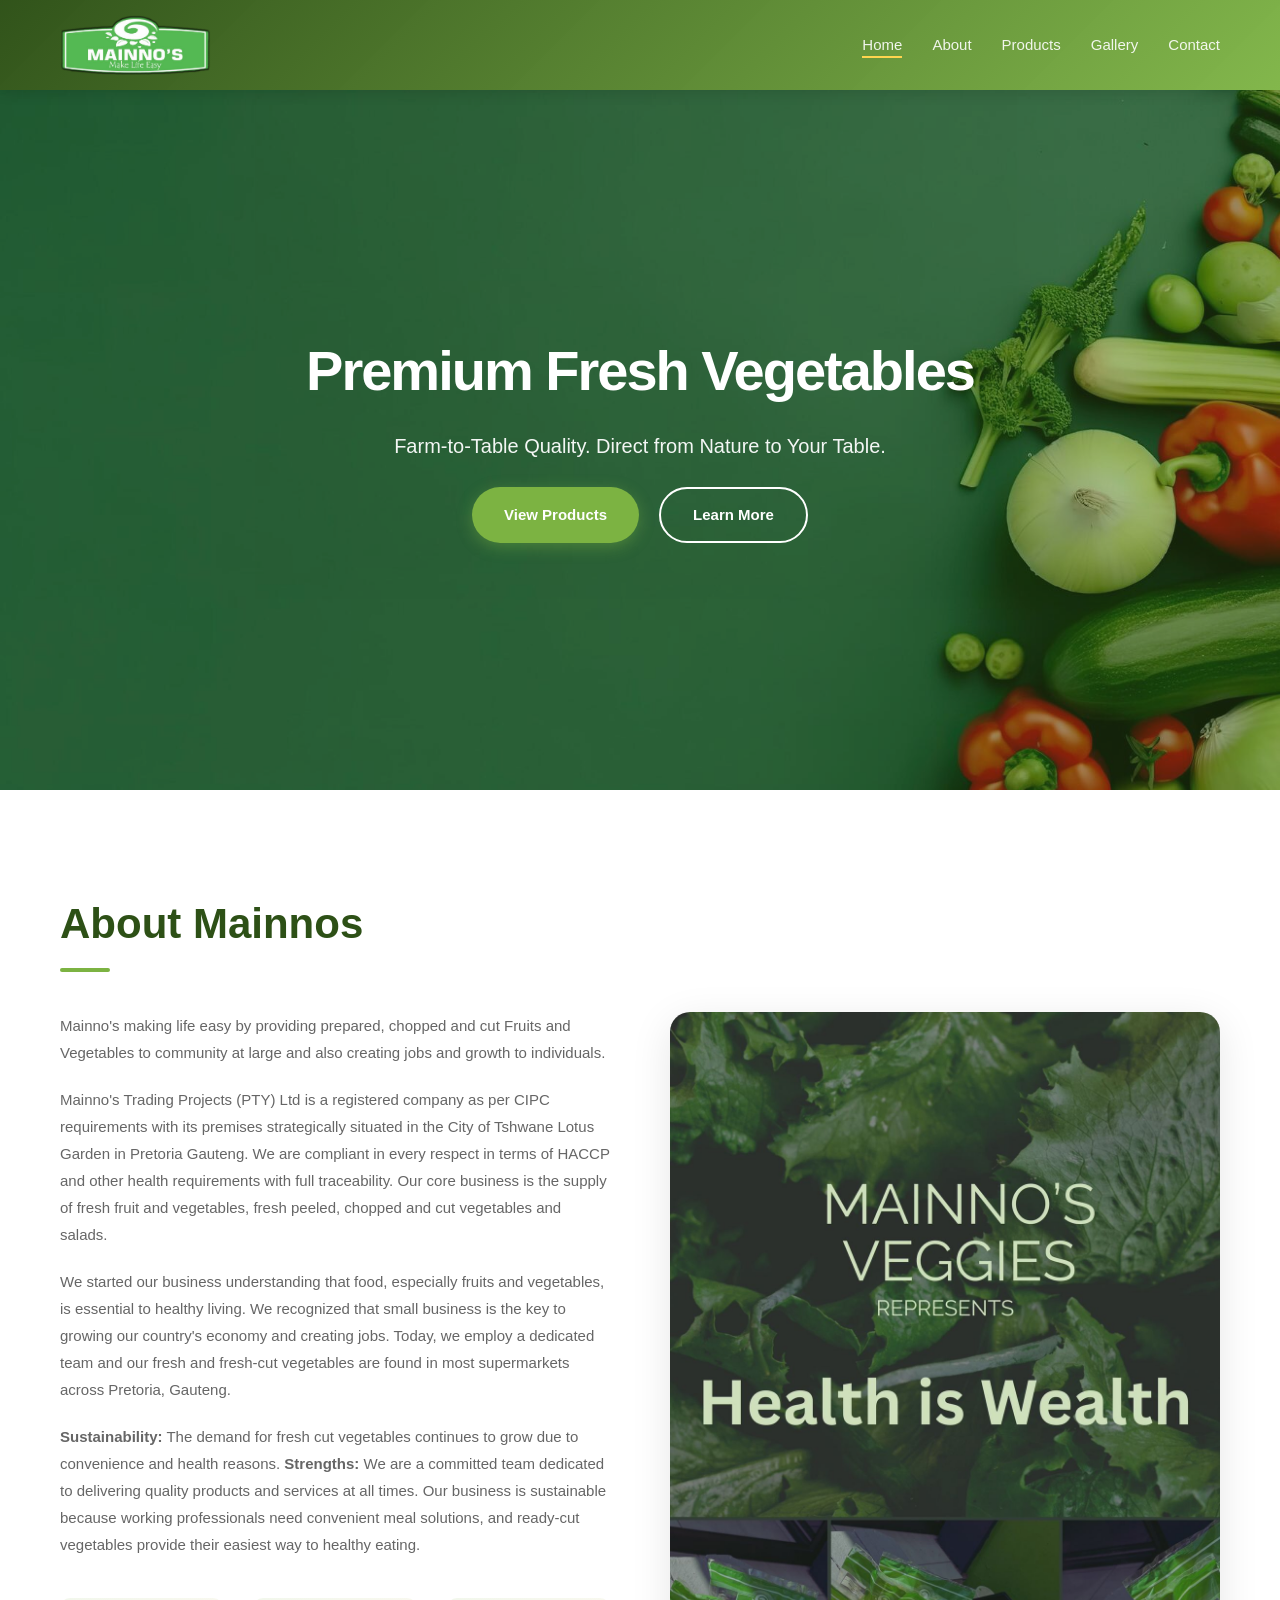
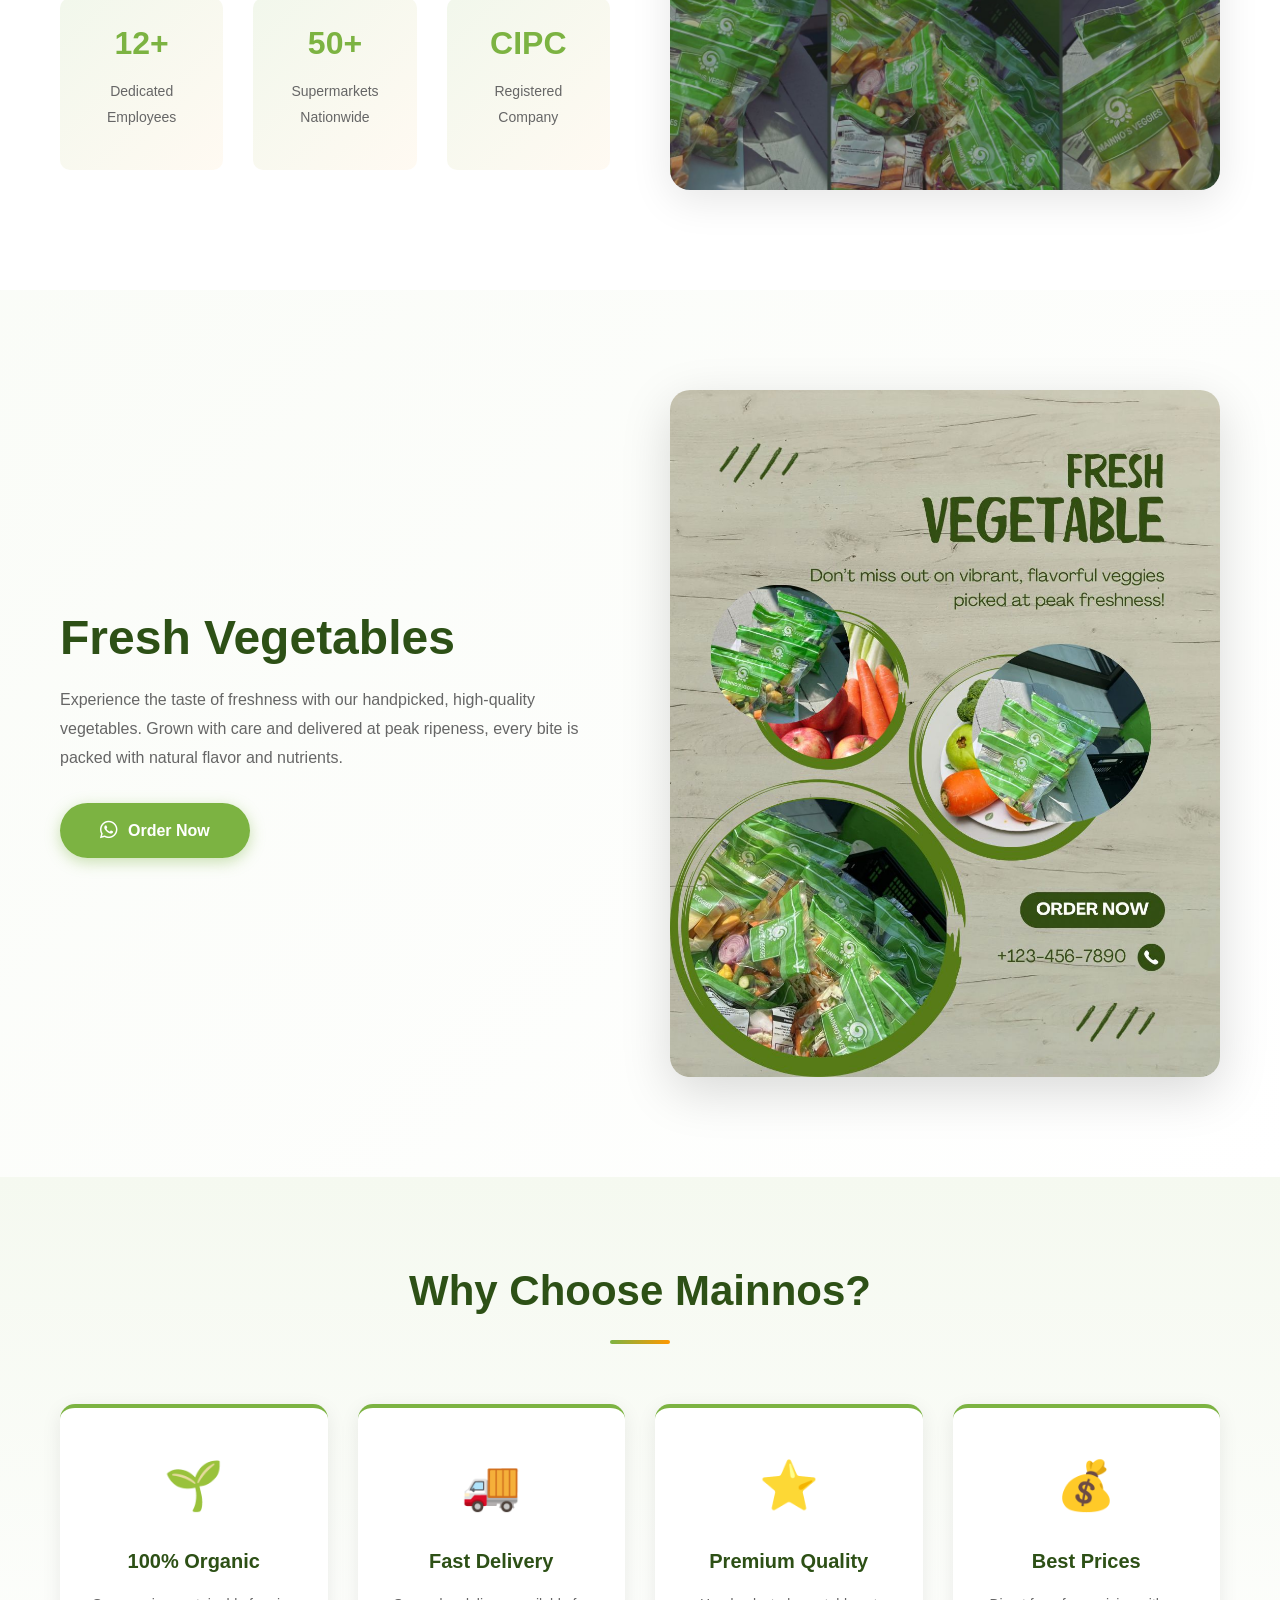
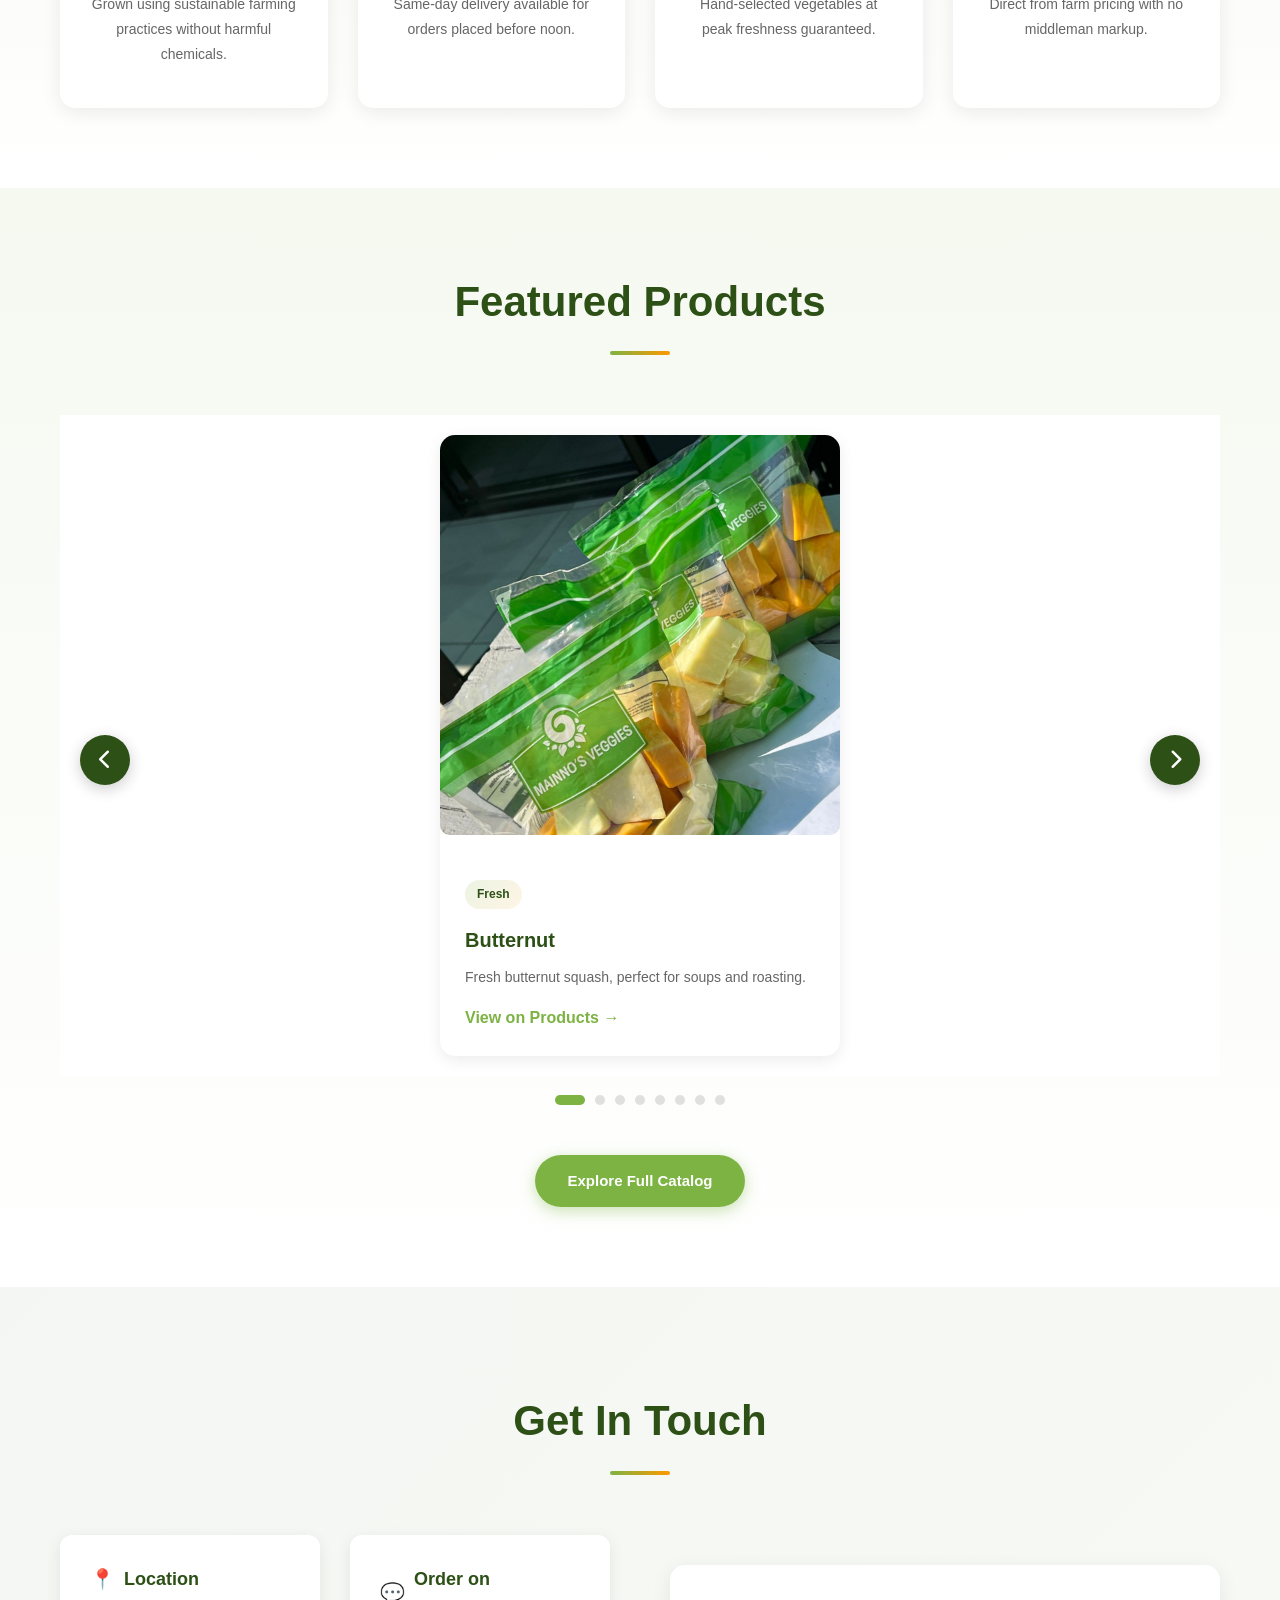
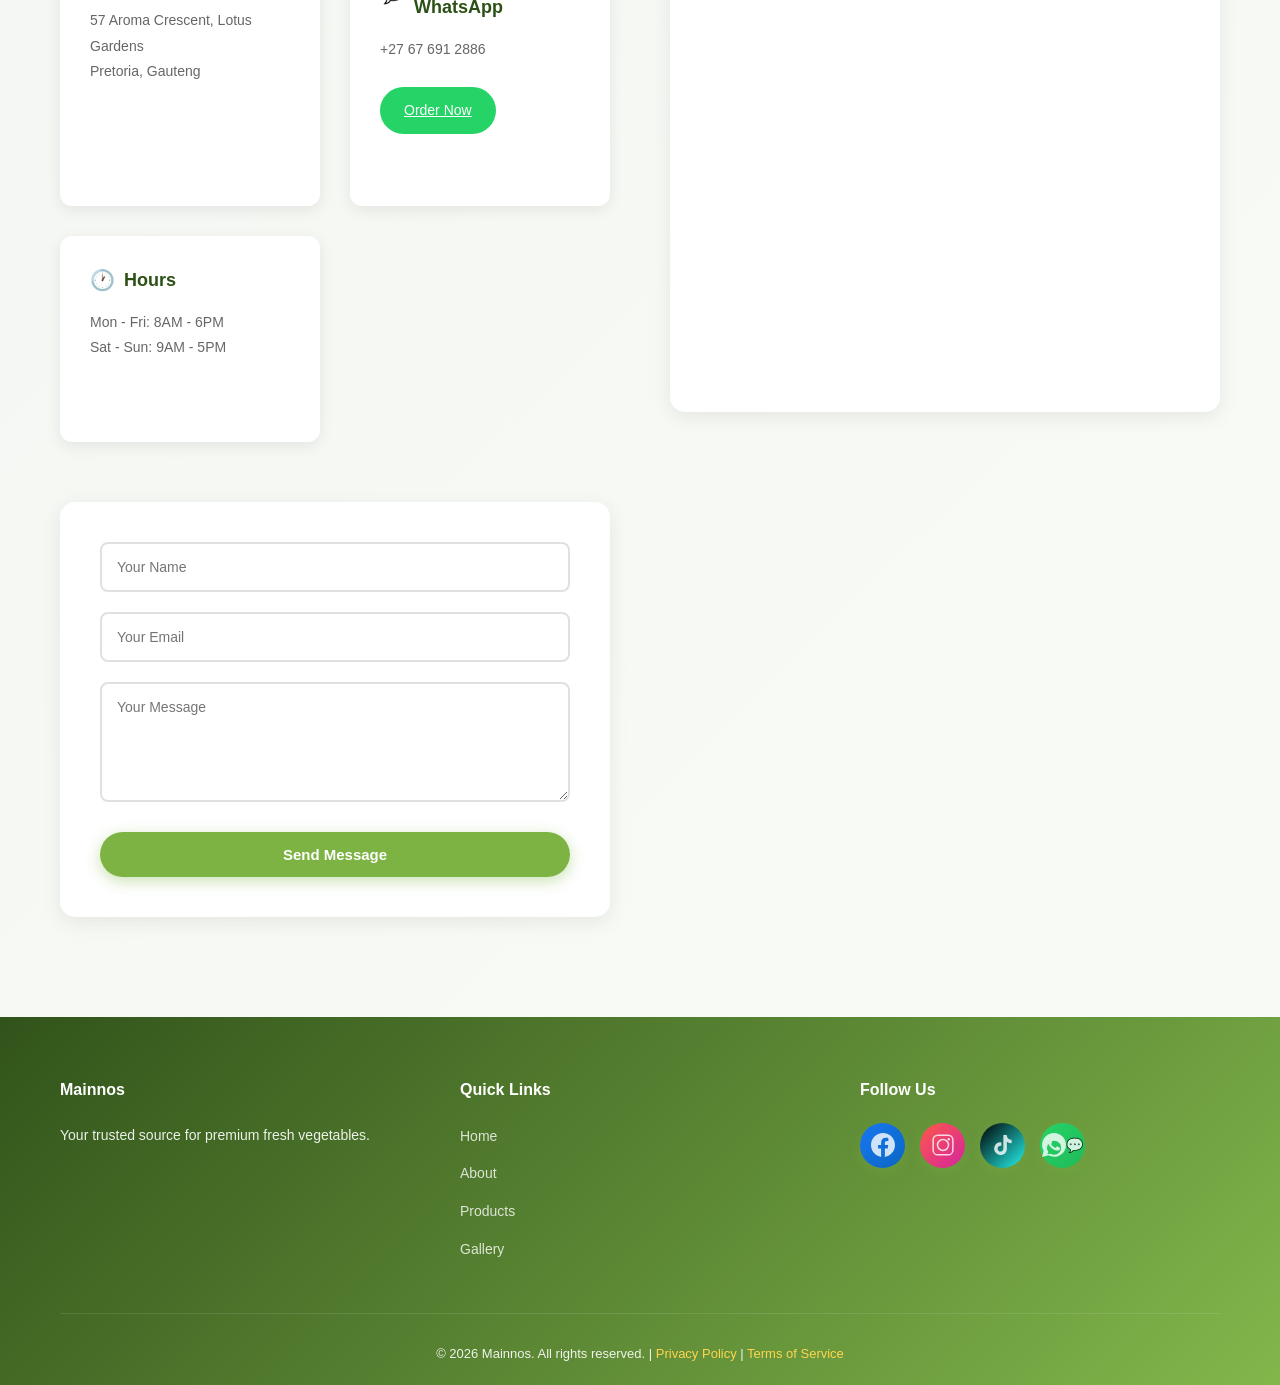
==== commit 2fb97b3c: "Mobile responsive" ====
--- a/index.html
+++ b/index.html
@@ -42,41 +42,14 @@
         <div class="hero-background"></div>
     </section>
 
-    <!-- Features Section -->
-    <section class="features">
-        <div class="container">
-            <h2>Why Choose Mainnos?</h2>
-            <div class="features-grid">
-                <div class="feature-card">
-                    <div class="feature-icon">🌱</div>
-                    <h3>100% Organic</h3>
-                    <p>Grown using sustainable farming practices without harmful chemicals.</p>
-                </div>
-                <div class="feature-card">
-                    <div class="feature-icon">🚚</div>
-                    <h3>Fast Delivery</h3>
-                    <p>Same-day delivery available for orders placed before noon.</p>
-                </div>
-                <div class="feature-card">
-                    <div class="feature-icon">⭐</div>
-                    <h3>Premium Quality</h3>
-                    <p>Hand-selected vegetables at peak freshness guaranteed.</p>
-                </div>
-                <div class="feature-card">
-                    <div class="feature-icon">💰</div>
-                    <h3>Best Prices</h3>
-                    <p>Direct from farm pricing with no middleman markup.</p>
-                </div>
-            </div>
-        </div>
-    </section>
+
 
     <!-- About Section -->
     <section class="about" id="about">
         <div class="container">
+            <h2>About Mainnos</h2>
             <div class="about-content">
                 <div class="about-text">
-                    <h2>About Mainnos</h2>
                     <p>Mainno's making life easy by providing prepared, chopped and cut Fruits and Vegetables to community at large and also creating jobs and growth to individuals.</p>
                     <p>Mainno's Trading Projects (PTY) Ltd is a registered company as per CIPC requirements with its premises strategically situated in the City of Tshwane Lotus Garden in Pretoria Gauteng. We are compliant in every respect in terms of HACCP and other health requirements with full traceability. Our core business is the supply of fresh fruit and vegetables, fresh peeled, chopped and cut vegetables and salads.</p>
                     <p>We started our business understanding that food, especially fruits and vegetables, is essential to healthy living. We recognized that small business is the key to growing our country's economy and creating jobs. Today, we employ a dedicated team and our fresh and fresh-cut vegetables are found in most supermarkets across Pretoria, Gauteng.</p>
@@ -98,11 +71,53 @@
                 </div>
                 <div class="about-image">
                     <img src="Images/Hero .jpeg" alt="Mainnos Fresh Vegetables" class="about-img">
-                    <div class="about-image-text">
-                        <h3>Fresh Vegetables Ready to Order</h3>
-                        <p>Our premium selection of fresh, chopped, and cut vegetables is available to order now. From leafy greens to prepared salads, we deliver quality and convenience to your doorstep.</p>
-                        <a href="https://wa.me/27676912886?text=Hi%20Mainnos%2C%20I%20would%20like%20to%20place%20an%20order." target="_blank" class="btn btn-primary">Order on WhatsApp</a>
-                    </div>
+                </div>
+            </div>
+        </div>
+    </section>
+
+    <!-- Fresh Vegetable Promotion Section -->
+    <section class="promo-section">
+        <div class="container">
+            <div class="promo-content">
+                <div class="promo-text">
+                    <h2>Fresh Vegetables</h2>
+                    <p>Experience the taste of freshness with our handpicked, high-quality vegetables. Grown with care and delivered at peak ripeness, every bite is packed with natural flavor and nutrients.</p>
+                    <a href="https://wa.me/27676912886?text=Hi%20Mainnos%2C%20I%20would%20like%20to%20order%20fresh%20vegetables." target="_blank" class="btn btn-primary whatsapp-order">
+                        <i class="fab fa-whatsapp"></i> Order Now
+                    </a>
+                </div>
+                <div class="promo-image">
+                    <img src="Images/Picture.jpeg" alt="Fresh Vegetables" class="promo-img">
+                </div>
+            </div>
+        </div>
+    </section>
+
+    <!-- Features Section -->
+    <section class="features">
+        <div class="container">
+            <h2>Why Choose Mainnos?</h2>
+            <div class="features-grid">
+                <div class="feature-card">
+                    <div class="feature-icon">🌱</div>
+                    <h3>100% Organic</h3>
+                    <p>Grown using sustainable farming practices without harmful chemicals.</p>
+                </div>
+                <div class="feature-card">
+                    <div class="feature-icon">🚚</div>
+                    <h3>Fast Delivery</h3>
+                    <p>Same-day delivery available for orders placed before noon.</p>
+                </div>
+                <div class="feature-card">
+                    <div class="feature-icon">⭐</div>
+                    <h3>Premium Quality</h3>
+                    <p>Hand-selected vegetables at peak freshness guaranteed.</p>
+                </div>
+                <div class="feature-card">
+                    <div class="feature-icon">💰</div>
+                    <h3>Best Prices</h3>
+                    <p>Direct from farm pricing with no middleman markup.</p>
                 </div>
             </div>
         </div>
@@ -111,27 +126,162 @@
     <!-- Featured Section -->
     <section class="featured">
         <div class="container">
-            <h2>Featured This Week</h2>
-            <div class="featured-grid">
-                <div class="product-preview">
-                    <div class="product-image">🥬</div>
-                    <h3>Fresh Leafy Greens</h3>
-                    <p>Crisp and nutrient-rich</p>
-                    <a href="products.html" class="view-link">View Products →</a>
-                </div>
-                <div class="product-preview">
-                    <div class="product-image">🥕</div>
-                    <h3>Root Vegetables</h3>
-                    <p>Earthy and delicious</p>
-                    <a href="products.html" class="view-link">View Products →</a>
-                </div>
-                <div class="product-preview">
-                    <div class="product-image">🌽</div>
-                    <h3>Fresh Produce</h3>
-                    <p>Seasonal favorites</p>
-                    <a href="products.html" class="view-link">View Products →</a>
-                </div>
-            </div>
+            <h2>Featured Products</h2>
+            
+            <!-- Mobile Featured Grid (shown on mobile only) -->
+            <div class="featured-mobile-grid">
+                <div class="product-card">
+                    <div class="product-image">
+                        <img src="Images/Butternut.jpeg" alt="Butternut" class="product-img" />
+                    </div>
+                    <div class="product-info">
+                        <span class="category-badge">Fresh</span>
+                        <h3>Butternut</h3>
+                        <p class="description">Fresh butternut squash, perfect for soups and roasting.</p>
+                        <a href="products.html" class="view-link">View on Products →</a>
+                    </div>
+                </div>
+                <div class="product-card">
+                    <div class="product-image">
+                        <img src="Images/Fresh Veg.jpeg" alt="Fresh Veg" class="product-img" />
+                    </div>
+                    <div class="product-info">
+                        <span class="category-badge">Mixed</span>
+                        <h3>Fresh Veg</h3>
+                        <p class="description">A selection of fresh vegetables, ideal for daily meals.</p>
+                        <a href="products.html" class="view-link">View on Products →</a>
+                    </div>
+                </div>
+                <div class="product-card">
+                    <div class="product-image">
+                        <img src="Images/Mainno's Veggies.jpeg" alt="Mainno's Veggies" class="product-img" />
+                    </div>
+                    <div class="product-info">
+                        <span class="category-badge">Signature</span>
+                        <h3>Mainno's Veggies</h3>
+                        <p class="description">Signature mix of Mainno's finest veggies.</p>
+                        <a href="products.html" class="view-link">View on Products →</a>
+                    </div>
+                </div>
+            </div>
+
+            <!-- Desktop Carousel (hidden on mobile) -->
+            <div class="carousel-wrapper">
+                <button class="carousel-btn carousel-prev" id="prevBtn" aria-label="Previous product">
+                    <i class="fas fa-chevron-left"></i>
+                </button>
+                <button class="carousel-btn carousel-next" id="nextBtn" aria-label="Next product">
+                    <i class="fas fa-chevron-right"></i>
+                </button>
+                <div class="carousel-container" id="featuredCarousel">
+                    <div class="carousel-slide">
+                        <div class="product-card">
+                            <div class="product-image">
+                                <img src="Images/Butternut.jpeg" alt="Butternut" class="product-img" />
+                            </div>
+                            <div class="product-info">
+                                <span class="category-badge">Fresh</span>
+                                <h3>Butternut</h3>
+                                <p class="description">Fresh butternut squash, perfect for soups and roasting.</p>
+                                <a href="products.html" class="view-link">View on Products →</a>
+                            </div>
+                        </div>
+                    </div>
+                    <div class="carousel-slide">
+                        <div class="product-card">
+                            <div class="product-image">
+                                <img src="Images/Fresh Veg.jpeg" alt="Fresh Veg" class="product-img" />
+                            </div>
+                            <div class="product-info">
+                                <span class="category-badge">Mixed</span>
+                                <h3>Fresh Veg</h3>
+                                <p class="description">A selection of fresh vegetables, ideal for daily meals.</p>
+                                <a href="products.html" class="view-link">View on Products →</a>
+                            </div>
+                        </div>
+                    </div>
+                    <div class="carousel-slide">
+                        <div class="product-card">
+                            <div class="product-image">
+                                <img src="Images/Mainno's Veggies.jpeg" alt="Mainno's Veggies" class="product-img" />
+                            </div>
+                            <div class="product-info">
+                                <span class="category-badge">Signature</span>
+                                <h3>Mainno's Veggies</h3>
+                                <p class="description">Signature mix of Mainno's finest veggies.</p>
+                                <a href="products.html" class="view-link">View on Products →</a>
+                            </div>
+                        </div>
+                    </div>
+                    <div class="carousel-slide">
+                        <div class="product-card">
+                            <div class="product-image">
+                                <img src="Images/Mixed Vegetables.jpeg" alt="Mixed Vegetables" class="product-img" />
+                            </div>
+                            <div class="product-info">
+                                <span class="category-badge">Mixed</span>
+                                <h3>Mixed Vegetables</h3>
+                                <p class="description">Colorful mix of vegetables for healthy eating.</p>
+                                <a href="products.html" class="view-link">View on Products →</a>
+                            </div>
+                        </div>
+                    </div>
+                    <div class="carousel-slide">
+                        <div class="product-card">
+                            <div class="product-image">
+                                <img src="Images/Veggies.jpeg" alt="Veggies" class="product-img" />
+                            </div>
+                            <div class="product-info">
+                                <span class="category-badge">Organic</span>
+                                <h3>Veggies</h3>
+                                <p class="description">Fresh, organic veggies for every occasion.</p>
+                                <a href="products.html" class="view-link">View on Products →</a>
+                            </div>
+                        </div>
+                    </div>
+                    <div class="carousel-slide">
+                        <div class="product-card">
+                            <div class="product-image">
+                                <img src="Images/Veggies 2.jpeg" alt="Veggies 2" class="product-img" />
+                            </div>
+                            <div class="product-info">
+                                <span class="category-badge">Organic</span>
+                                <h3>Veggies 2</h3>
+                                <p class="description">Another variety of our fresh veggies selection.</p>
+                                <a href="products.html" class="view-link">View on Products →</a>
+                            </div>
+                        </div>
+                    </div>
+                    <div class="carousel-slide">
+                        <div class="product-card">
+                            <div class="product-image">
+                                <img src="Images/Sale.jpeg" alt="Sale" class="product-img" />
+                            </div>
+                            <div class="product-info">
+                                <span class="category-badge">Special</span>
+                                <h3>Sale</h3>
+                                <p class="description">Special offers on selected vegetables.</p>
+                                <a href="products.html" class="view-link">View on Products →</a>
+                            </div>
+                        </div>
+                    </div>
+                    <div class="carousel-slide">
+                        <div class="product-card">
+                            <div class="product-image">
+                                <img src="Images/General.jpeg" alt="General" class="product-img" />
+                            </div>
+                            <div class="product-info">
+                                <span class="category-badge">General</span>
+                                <h3>General</h3>
+                                <p class="description">General selection of fresh produce.</p>
+                                <a href="products.html" class="view-link">View on Products →</a>
+                            </div>
+                        </div>
+                    </div>
+                </div>
+                <div class="carousel-indicators" id="indicators"></div>
+            </div>
+            
             <div class="cta-section">
                 <a href="products.html" class="btn btn-primary">Explore Full Catalog</a>
             </div>
@@ -206,12 +356,12 @@
                         </a>
                         <a href="https://www.tiktok.com/@mainnosveggies?_r=1&_t=ZS-94Lwct6PF6W" target="_blank" class="social-icon tiktok-icon" title="TikTok">
                             <svg viewBox="0 0 24 24" fill="currentColor" xmlns="http://www.w3.org/2000/svg">
-                                <path d="M19.321 5.562a5.122 5.122 0 0 1-.868-.074v3.993a4.963 4.963 0 0 1-8.385 3.601v-5.888a6.233 6.233 0 0 0-3.743 1.228v4.057A8.205 8.205 0 0 0 12.146 21c4.532 0 8.205-3.673 8.205-8.205v-4.056c1.867 1.35 4.146 2.151 6.598 2.151v-3.993a8.17 8.17 0 0 1-2.627-.375z"/>
+                                <path d="M19.59 6.69a4.83 4.83 0 0 1-3.77-4.25V2h-3.45v13.67a2.89 2.89 0 0 1-5.2 1.74 2.89 2.89 0 0 1 2.31-4.64 2.93 2.93 0 0 1 .88.13V9.4a6.84 6.84 0 0 0-1-.05A6.33 6.33 0 0 0 5 20.1a6.34 6.34 0 0 0 10.86-4.43v-7a8.16 8.16 0 0 0 4.77 1.52v-3.4a4.85 4.85 0 0 1-1-.1z"/>
                             </svg>
                         </a>
                         <a href="https://wa.me/27676912886" target="_blank" class="social-icon whatsapp-icon" title="WhatsApp">
                             <svg viewBox="0 0 24 24" fill="currentColor" xmlns="http://www.w3.org/2000/svg">
-                                <path d="M17.472 14.382c-.297-.149-1.758-.867-2.03-.967-.273-.099-.471-.148-.67.15-.197.297-.767.966-.94 1.164-.173.199-.347.223-.644.075-.297-.15-1.255-.463-2.39-1.475-.883-.788-1.48-1.761-1.653-2.059-.173-.297-.018-.458.13-.606.134-.133.298-.347.446-.52.149-.174.198-.298.298-.497.099-.198.05-.371-.025-.52-.075-.149-.669-1.612-.916-2.207-.242-.579-.487-.5-.67-.51-.173-.008-.371-.01-.57-.01-.198 0-.52.074-.792.372-.272.297-1.04 1.016-1.04 2.479 0 1.462 1.065 2.875 1.213 3.074.149.198 2.096 3.2 5.076 4.487.709.306 1.262.489 1.694.625.712.227 1.36.195 1.871.118.571-.085 1.758-.719 2.006-1.413.248-.694.248-1.289.173-1.413-.074-.124-.272-.198-.57-.347m-5.421-7.403h-.004a8.06 8.06 0 0 0-8.062 8.062c0 1.42.369 2.814 1.07 4.053L2.885 22.9l4.267-1.41a8.068 8.068 0 0 0 3.85.979h.005c4.454 0 8.063-3.609 8.063-8.062 0-2.15-.853-4.173-2.404-5.701-1.552-1.528-3.604-2.369-5.78-2.369m6.772 19.15a10.067 10.067 0 0 1-5.768 1.697h-.006c-1.674 0-3.316-.337-4.857-.995L2 23.206l1.052-3.834a10.063 10.063 0 0 1-1.61-5.362c0-5.559 4.52-10.079 10.078-10.079 2.694 0 5.226 1.052 7.128 2.954 1.902 1.902 2.954 4.434 2.954 7.128 0 5.559-4.52 10.079-10.079 10.079m0-19.146c-5.01 0-9.083 4.073-9.083 9.083 0 1.765.508 3.49 1.47 4.971L2.88 23.161l4.267-1.41a9.084 9.084 0 0 0 4.382 1.11c5.01 0 9.083-4.073 9.083-9.083 0-2.427-.945-4.708-2.66-6.422-1.714-1.715-3.995-2.66-6.422-2.66"/>
+                                <path d="M17.472 14.382c-.297-.149-1.758-.867-2.03-.967-.273-.099-.471-.148-.67.15-.197.297-.767.966-.94 1.164-.173.199-.347.223-.644.075-.297-.15-1.255-.463-2.39-1.475-.883-.788-1.48-1.761-1.653-2.059-.173-.297-.018-.458.13-.606.134-.133.298-.347.446-.52.149-.174.198-.298.298-.497.099-.198.05-.371-.025-.52-.075-.149-.669-1.612-.916-2.207-.242-.579-.487-.5-.67-.51-.173-.008-.371-.01-.57-.01-.198 0-.52.074-.792.372-.272.297-1.04 1.016-1.04 2.479 0 1.462 1.065 2.875 1.213 3.074.149.198 2.096 3.2 5.076 4.487.709.306 1.262.489 1.694.625.712.227 1.36.195 1.871.118.571-.085 1.758-.719 2.006-1.413.248-.694.248-1.289.173-1.413-.074-.124-.272-.198-.57-.347m-5.421 7.403h-.004a7.03 7.03 0 0 1-3.582-.978l-.257-.153-2.654.694.708-2.588-.168-.267a7.033 7.033 0 1 1 5.957 3.293M20.52 3.449C18.24 1.245 15.24 0 12.045 0 5.463 0 .104 5.334.101 11.893c0 2.096.549 4.14 1.595 5.945L0 24l6.335-1.652a12.062 12.062 0 0 0 5.703 1.448h.005c6.58 0 11.94-5.334 11.943-11.893 0-3.176-1.238-6.165-3.466-8.454"/>
                             </svg>
                         </a>
                     </div>
--- a/css/styles.css
+++ b/css/styles.css
@@ -19,6 +19,13 @@
 
 html {
     scroll-behavior: smooth;
+    -webkit-text-size-adjust: 100%;
+    -ms-text-size-adjust: 100%;
+}
+
+/* Improve scrolling performance on mobile */
+* {
+    -webkit-overflow-scrolling: touch;
 }
 
 body {
@@ -26,6 +33,26 @@
     color: var(--dark-text);
     line-height: 1.6;
     background-color: #ffffff;
+    overflow-x: hidden;
+    -webkit-font-smoothing: antialiased;
+    -moz-osx-font-smoothing: grayscale;
+}
+
+/* Better touch targets for mobile */
+a, button, input, select, textarea {
+    -webkit-tap-highlight-color: rgba(124, 179, 66, 0.2);
+}
+
+/* Ensure images are responsive */
+img {
+    max-width: 100%;
+    height: auto;
+    display: block;
+}
+
+/* Prevent horizontal scroll on mobile */
+html, body {
+    max-width: 100%;
     overflow-x: hidden;
 }
 
@@ -43,6 +70,14 @@
     top: 0;
     z-index: 1000;
     box-shadow: 0 4px 12px rgba(0, 0, 0, 0.1);
+    -webkit-backdrop-filter: blur(10px);
+    backdrop-filter: blur(10px);
+}
+
+@media (max-width: 768px) {
+    .navbar {
+        padding: 10px 0;
+    }
 }
 
 .nav-container {
@@ -135,6 +170,19 @@
     margin: 5px 0;
     transition: var(--transition);
     border-radius: 2px;
+}
+
+/* Hamburger active states */
+.hamburger.active span:nth-child(1) {
+    transform: rotate(-45deg) translate(-5px, 6px);
+}
+
+.hamburger.active span:nth-child(2) {
+    opacity: 0;
+}
+
+.hamburger.active span:nth-child(3) {
+    transform: rotate(45deg) translate(-5px, -6px);
 }
 
 /* ==================== Hero Section ==================== */
@@ -212,6 +260,17 @@
     display: inline-block;
     position: relative;
     overflow: hidden;
+    min-height: 44px;
+    display: inline-flex;
+    align-items: center;
+    justify-content: center;
+    -webkit-user-select: none;
+    user-select: none;
+}
+
+/* Touch feedback for buttons */
+.btn:active {
+    transform: scale(0.98);
 }
 
 .btn::before {
@@ -273,11 +332,29 @@
     padding: 12px 24px !important;
     font-size: 14px !important;
     margin-top: 15px;
+    display: inline-flex;
+    align-items: center;
+    gap: 8px;
+    min-height: 44px;
 }
 
 .whatsapp-btn:hover {
     background: #20BA5A !important;
     box-shadow: 0 6px 15px rgba(37, 211, 102, 0.4);
+}
+
+.whatsapp-btn i {
+    font-size: 18px;
+}
+
+/* Mobile WhatsApp button */
+@media (max-width: 768px) {
+    .whatsapp-btn {
+        width: 100%;
+        justify-content: center;
+        padding: 14px 24px !important;
+        font-size: 15px !important;
+    }
 }
 
 /* ==================== Features Section ==================== */
@@ -353,17 +430,10 @@
     background: white;
 }
 
-.about-content {
-    display: grid;
-    grid-template-columns: 1fr 1fr;
-    gap: 60px;
-    align-items: center;
-}
-
 .about h2 {
     font-size: 42px;
     color: var(--primary-color);
-    margin-bottom: 30px;
+    margin-bottom: 40px;
     position: relative;
     padding-bottom: 15px;
 }
@@ -379,11 +449,43 @@
     border-radius: 2px;
 }
 
+.about-content {
+    display: grid;
+    grid-template-columns: 1fr 1fr;
+    gap: 60px;
+    align-items: start;
+}
+
+.about-text h3 {
+    font-size: 22px;
+    color: var(--primary-color);
+    margin-top: 25px;
+    margin-bottom: 15px;
+    font-weight: 700;
+}
+
+.about-text h3:first-child {
+    margin-top: 0;
+}
+
 .about-text p {
     color: var(--light-text);
-    font-size: 16px;
+    font-size: 15px;
     line-height: 1.8;
     margin-bottom: 20px;
+}
+
+.about-features {
+    list-style: none;
+    margin: 20px 0 30px 0;
+    padding: 0;
+}
+
+.about-features li {
+    color: var(--primary-color);
+    font-size: 16px;
+    line-height: 2;
+    font-weight: 500;
 }
 
 .about-stats {
@@ -420,44 +522,94 @@
     display: flex;
     justify-content: center;
     align-items: center;
-}
-
-.image-placeholder {
-    width: 100%;
-    aspect-ratio: 1;
-    background: linear-gradient(135deg, var(--light-bg), rgba(124, 179, 66, 0.1));
-    border-radius: 20px;
-    display: flex;
-    flex-direction: column;
-    justify-content: center;
-    align-items: center;
-    box-shadow: 0 10px 40px rgba(0, 0, 0, 0.1);
-    transition: var(--transition);
-    border: 2px dashed var(--secondary-color);
-}
-
-.image-placeholder:hover {
-    transform: scale(1.05);
-}
-
-.image-placeholder p {
-    font-size: 80px;
-    margin-bottom: 15px;
-}
-
-.image-placeholder span {
-    color: var(--secondary-color);
-    font-weight: 600;
-    font-size: 16px;
+    position: relative;
 }
 
 .about-img {
     width: 100%;
-    height: 100%;
+    height: auto;
     object-fit: cover;
     border-radius: 20px;
     box-shadow: 0 10px 40px rgba(0, 0, 0, 0.1);
     transition: var(--transition);
+}
+
+/* ==================== Promo Section ==================== */
+.promo-section {
+    padding: 100px 0;
+    background: linear-gradient(135deg, rgba(245, 249, 240, 0.5) 0%, #ffffff 100%);
+}
+
+.promo-content {
+    display: grid;
+    grid-template-columns: 1fr 1fr;
+    gap: 60px;
+    align-items: center;
+}
+
+.promo-text h2 {
+    font-size: 48px;
+    color: var(--primary-color);
+    margin-bottom: 20px;
+    line-height: 1.2;
+}
+
+.promo-text p {
+    font-size: 16px;
+    color: var(--light-text);
+    line-height: 1.8;
+    margin-bottom: 30px;
+}
+
+.promo-phone {
+    font-size: 18px;
+    color: var(--primary-color);
+    font-weight: 600;
+    margin-top: 20px !important;
+}
+
+.whatsapp-order {
+    display: inline-flex;
+    align-items: center;
+    gap: 10px;
+    padding: 15px 40px;
+    font-size: 16px;
+    font-weight: 600;
+    min-height: 50px;
+}
+
+.whatsapp-order i {
+    font-size: 20px;
+}
+
+/* Mobile WhatsApp order button */
+@media (max-width: 768px) {
+    .whatsapp-order {
+        width: 100%;
+        justify-content: center;
+        padding: 14px 30px;
+        font-size: 15px;
+    }
+}
+
+.promo-image {
+    display: flex;
+    justify-content: center;
+    align-items: center;
+}
+
+.promo-img {
+    width: 100%;
+    height: auto;
+    object-fit: cover;
+    border-radius: 20px;
+    box-shadow: 0 15px 50px rgba(0, 0, 0, 0.15);
+    transition: var(--transition);
+}
+
+.promo-img:hover {
+    transform: scale(1.05);
+    box-shadow: 0 20px 60px rgba(0, 0, 0, 0.2);
 }
 
 /* ==================== Featured Section ==================== */
@@ -487,11 +639,152 @@
     border-radius: 2px;
 }
 
+/* Mobile Featured Grid (shown on mobile only) */
+.featured-mobile-grid {
+    display: none;
+}
+
+@media (max-width: 768px) {
+    .featured-mobile-grid {
+        display: grid;
+        grid-template-columns: 1fr;
+        gap: 20px;
+        margin-bottom: 30px;
+    }
+    
+    .featured-mobile-grid .product-card {
+        background: white;
+        border-radius: 15px;
+        overflow: hidden;
+        box-shadow: 0 4px 15px rgba(0, 0, 0, 0.08);
+        transition: var(--transition);
+    }
+    
+    .featured-mobile-grid .product-card:hover {
+        transform: translateY(-5px);
+        box-shadow: 0 8px 25px rgba(0, 0, 0, 0.12);
+    }
+    
+    .featured-mobile-grid .product-image {
+        width: 100%;
+        aspect-ratio: 1;
+        background: linear-gradient(135deg, var(--light-bg), rgba(124, 179, 66, 0.15));
+        overflow: hidden;
+    }
+    
+    .featured-mobile-grid .product-img {
+        width: 100%;
+        height: 100%;
+        object-fit: cover;
+        display: block;
+    }
+    
+    .featured-mobile-grid .product-info {
+        padding: 20px;
+    }
+}
+
 .featured-grid {
-    display: grid;
-    grid-template-columns: repeat(auto-fit, minmax(300px, 1fr));
-    gap: 40px;
+    display: none;
+}
+
+/* ==================== Carousel Styles ==================== */
+.carousel-wrapper {
+    position: relative;
     margin-bottom: 50px;
+    width: 100%;
+    overflow: hidden;
+}
+
+@media (max-width: 768px) {
+    .carousel-wrapper {
+        display: none;
+    }
+}
+
+.carousel-container {
+    display: flex;
+    overflow: visible;
+    border-radius: 15px;
+    background: white;
+    width: 100%;
+    transition: transform 0.6s ease-in-out;
+    will-change: transform;
+}
+
+.carousel-slide {
+    min-width: 100%;
+    flex-shrink: 0;
+    display: flex;
+    justify-content: center;
+    padding: 20px;
+    background: white;
+    box-sizing: border-box;
+}
+
+.carousel-slide .product-card {
+    width: 100%;
+    max-width: 400px;
+    margin: 0 auto;
+    padding: 0;
+    opacity: 1;
+    transition: opacity 0.3s ease-in-out;
+}
+
+.carousel-btn {
+    position: absolute;
+    top: 50%;
+    transform: translateY(-50%);
+    background: var(--primary-color);
+    color: white;
+    border: none;
+    width: 50px;
+    height: 50px;
+    border-radius: 50%;
+    cursor: pointer;
+    display: flex;
+    align-items: center;
+    justify-content: center;
+    font-size: 20px;
+    transition: var(--transition);
+    z-index: 10;
+    box-shadow: 0 4px 15px rgba(0, 0, 0, 0.2);
+}
+
+.carousel-btn:hover {
+    background: var(--secondary-color);
+    transform: translateY(-50%) scale(1.1);
+    box-shadow: 0 6px 25px rgba(0, 0, 0, 0.3);
+}
+
+.carousel-prev {
+    left: 20px;
+}
+
+.carousel-next {
+    right: 20px;
+}
+
+.carousel-indicators {
+    display: flex;
+    justify-content: center;
+    gap: 10px;
+    margin-top: 20px;
+}
+
+.indicator {
+    width: 10px;
+    height: 10px;
+    border-radius: 50%;
+    background: var(--border-color);
+    cursor: pointer;
+    transition: var(--transition);
+}
+
+.indicator.active {
+    background: var(--secondary-color);
+    width: 30px;
+    border-radius: 5px;
 }
 
 .product-preview {
@@ -513,11 +806,33 @@
 .product-image {
     font-size: 80px;
     margin-bottom: 20px;
+    display: flex;
+    transition: var(--transition);
+    width: 100%;
+    aspect-ratio: 1;
+    background: linear-gradient(135deg, var(--light-bg), rgba(124, 179, 66, 0.15));
+    border-radius: 10px;
+    align-items: center;
+    justify-content: center;
+    overflow: hidden;
+    position: relative;
+}
+
+.product-image img {
+    width: 100%;
+    height: 100%;
+    object-fit: cover;
+    transition: var(--transition);
     display: block;
-    transition: var(--transition);
+    transform: translateZ(0);
+    backface-visibility: hidden;
 }
 
 .product-preview:hover .product-image {
+    transform: scale(1.05);
+}
+
+.product-preview:hover .product-image img {
     transform: scale(1.1);
 }
 
@@ -549,6 +864,17 @@
 .cta-section {
     text-align: center;
     margin-top: 40px;
+}
+
+@media (max-width: 768px) {
+    .cta-section {
+        margin-top: 30px;
+    }
+    
+    .cta-section .btn {
+        width: 100%;
+        max-width: 300px;
+    }
 }
 
 /* ==================== Contact Section ==================== */
@@ -636,6 +962,14 @@
     font-size: 14px;
     font-family: inherit;
     transition: var(--transition);
+    min-height: 44px;
+    width: 100%;
+    box-sizing: border-box;
+}
+
+.contact-form textarea {
+    min-height: 120px;
+    resize: vertical;
 }
 
 .contact-form input:focus,
@@ -643,6 +977,15 @@
     outline: none;
     border-color: var(--secondary-color);
     background: rgba(124, 179, 66, 0.05);
+}
+
+/* Mobile form improvements */
+@media (max-width: 768px) {
+    .contact-form input,
+    .contact-form textarea {
+        font-size: 16px;
+        padding: 12px;
+    }
 }
 
 .contact-form button {
@@ -684,10 +1027,25 @@
 
 .map-container iframe {
     transition: var(--transition);
+    width: 100%;
+    max-width: 100%;
+    border-radius: 10px;
 }
 
 .map-container:hover iframe {
     box-shadow: 0 8px 30px rgba(0, 0, 0, 0.15);
+}
+
+/* Mobile map improvements */
+@media (max-width: 768px) {
+    .map-container {
+        margin: 20px 0;
+        padding: 15px;
+    }
+    
+    .map-container iframe {
+        height: 300px !important;
+    }
 }
 
 /* ==================== Social Links ==================== */
@@ -712,6 +1070,8 @@
     font-size: 18px;
     transition: var(--transition);
     box-shadow: 0 4px 12px rgba(124, 179, 66, 0.3);
+    min-width: 44px;
+    min-height: 44px;
 }
 
 .social-icon svg {
@@ -725,6 +1085,10 @@
     box-shadow: 0 6px 20px rgba(124, 179, 66, 0.4);
 }
 
+.social-icon:active {
+    transform: translateY(-3px) scale(1.05);
+}
+
 .facebook-icon {
     background: linear-gradient(135deg, #1877f2, #0a66c2);
 }
@@ -767,74 +1131,27 @@
 
 /* ==================== Products Section ==================== */
 .products-header {
-    background: linear-gradient(135deg, rgba(45, 80, 22, 0.9) 0%, rgba(124, 179, 66, 0.85) 100%);
+    background: linear-gradient(135deg, rgba(45, 80, 22, 0.95) 0%, rgba(124, 179, 66, 0.9) 100%);
     color: white;
-    padding: 80px 0;
+    padding: 100px 0;
     text-align: center;
     margin-top: 80px;
+    box-shadow: 0 4px 20px rgba(45, 80, 22, 0.2);
 }
 
 .products-header h1 {
     font-size: 48px;
     margin-bottom: 15px;
     font-weight: 800;
+    letter-spacing: -0.5px;
 }
 
 .products-header p {
     font-size: 18px;
-    opacity: 0.9;
-}
-
-.products-section {
-    padding: 80px 0;
-    background: #fafafa;
-}
-
-.filters {
-    display: grid;
-    grid-template-columns: 2fr 1fr;
-    gap: 20px;
-    margin-bottom: 50px;
-}
-
-.search-input,
-.category-filter,
-.price-filter {
-    padding: 14px 18px;
-    border: 2px solid var(--border-color);
-    border-radius: 10px;
-    font-size: 14px;
-    font-family: inherit;
-    transition: var(--transition);
-    background: white;
-}
-
-.search-input:focus,
-.category-filter:focus,
-.price-filter:focus {
-    outline: none;
-    border-color: var(--secondary-color);
-    box-shadow: 0 0 0 3px rgba(124, 179, 66, 0.1);
-}
-
-.products-grid {
-    display: grid;
-    grid-template-columns: repeat(auto-fill, minmax(300px, 1fr));
-    gap: 30px;
-}
-
-.empty-state {
-    text-align: center;
-    padding: 80px 20px;
-    background: white;
-    border-radius: 15px;
-    box-shadow: 0 4px 15px rgba(0, 0, 0, 0.08);
-}
-
-.empty-state p {
-    font-size: 18px;
-    color: var(--light-text);
-    font-weight: 500;
+    opacity: 0.95;
+    font-weight: 300;
+    max-width: 600px;
+    margin: 0 auto;
 }
 
 .product-card {
@@ -861,11 +1178,23 @@
     justify-content: center;
     font-size: 80px;
     transition: var(--transition);
+    position: relative;
+    overflow: hidden;
+}
+
+.product-img {
+    width: 100%;
+    height: 100%;
+    object-fit: cover;
+    transition: var(--transition);
 }
 
 .product-card:hover .product-image {
     background: linear-gradient(135deg, rgba(124, 179, 66, 0.15), rgba(255, 152, 0, 0.1));
-    transform: scale(1.05);
+}
+
+.product-card:hover .product-img {
+    transform: scale(1.08);
 }
 
 .product-info {
@@ -930,6 +1259,84 @@
     color: var(--secondary-color);
 }
 
+/* ==================== Products Section ==================== */
+.products-section {
+    padding: 80px 0;
+    background: linear-gradient(to bottom, #fafafa 0%, white 100%);
+}
+
+.filters {
+    display: grid;
+    grid-template-columns: 1fr auto;
+    gap: 20px;
+    margin-bottom: 50px;
+    align-items: center;
+}
+
+.search-input,
+.category-filter {
+    padding: 12px 18px;
+    border: 2px solid var(--border-color);
+    border-radius: 10px;
+    font-size: 14px;
+    font-family: inherit;
+    transition: var(--transition);
+    min-height: 44px;
+    box-sizing: border-box;
+}
+
+.search-input {
+    width: 100%;
+    max-width: 400px;
+}
+
+.search-input:focus,
+.category-filter:focus {
+    outline: none;
+    border-color: var(--secondary-color);
+    box-shadow: 0 0 0 3px rgba(124, 179, 66, 0.1);
+}
+
+/* Mobile filter improvements */
+@media (max-width: 768px) {
+    .search-input,
+    .category-filter {
+        font-size: 16px;
+        padding: 12px 16px;
+    }
+}
+
+.category-filter {
+    background: white;
+    cursor: pointer;
+    color: var(--dark-text);
+}
+
+.category-filter option {
+    color: var(--dark-text);
+}
+
+.products-grid {
+    display: grid;
+    grid-template-columns: repeat(auto-fill, minmax(300px, 1fr));
+    gap: 30px;
+    margin-bottom: 40px;
+}
+
+.empty-state {
+    text-align: center;
+    padding: 60px 20px;
+    background: white;
+    border-radius: 15px;
+    box-shadow: 0 2px 10px rgba(0, 0, 0, 0.05);
+}
+
+.empty-state p {
+    font-size: 16px;
+    color: var(--light-text);
+    font-weight: 500;
+}
+
 /* ==================== Gallery Section ==================== */
 .gallery-header {
     background: linear-gradient(135deg, rgba(45, 80, 22, 0.9) 0%, rgba(124, 179, 66, 0.85) 100%);
@@ -1062,112 +1469,380 @@
 
 /* ==================== Responsive Design ==================== */
 @media (max-width: 768px) {
+    /* Mobile Navigation */
     .nav-links {
+        position: fixed;
+        top: 80px;
+        left: 0;
+        right: 0;
+        background: linear-gradient(135deg, rgba(45, 80, 22, 0.98) 0%, rgba(124, 179, 66, 0.98) 100%);
+        flex-direction: column;
+        padding: 20px 0;
+        gap: 0;
+        box-shadow: 0 10px 30px rgba(0, 0, 0, 0.3);
         display: none;
+        z-index: 999;
+        max-height: calc(100vh - 80px);
+        overflow-y: auto;
+        backdrop-filter: blur(10px);
+    }
+
+    .nav-links.active {
+        display: flex;
+    }
+
+    .nav-links li {
+        width: 100%;
+        text-align: center;
+        border-bottom: 1px solid rgba(255, 255, 255, 0.1);
+    }
+
+    .nav-links li:last-child {
+        border-bottom: none;
+    }
+
+    .nav-links a {
+        display: block;
+        padding: 15px 20px;
+        font-size: 16px;
+        width: 100%;
+    }
+
+    .nav-links a::after {
+        display: none;
+    }
+
+    .nav-links a:hover {
+        background: rgba(255, 255, 255, 0.1);
     }
 
     .hamburger {
         display: flex;
-    }
-
+        z-index: 1001;
+    }
+
+    /* Reduce padding and spacing */
+    .container {
+        padding: 0 15px;
+    }
+
+    section {
+        padding: 50px 0;
+    }
+
+    .about,
+    .promo-section,
+    .contact,
+    .featured,
+    .features {
+        padding: 60px 0;
+    }
+
+    /* Hero Section */
     .hero {
-        min-height: 500px;
+        min-height: 450px;
+        padding: 20px;
+    }
+
+    .hero-content {
+        padding: 0 15px;
+        gap: 20px;
     }
 
     .hero h1 {
-        font-size: 36px;
+        font-size: 32px;
+        line-height: 1.3;
     }
 
     .hero p {
         font-size: 16px;
     }
 
+    /* Typography */
     .features h2,
     .featured h2,
     .contact h2,
     .about h2 {
-        font-size: 32px;
-    }
-
+        font-size: 28px;
+        margin-bottom: 40px;
+    }
+
+    /* Grid Layouts */
     .features-grid {
         grid-template-columns: 1fr;
+        gap: 20px;
     }
 
     .about-content {
         grid-template-columns: 1fr;
-        gap: 40px;
+        gap: 30px;
+    }
+
+    .about-image {
+        order: -1;
+    }
+
+    .promo-content {
+        grid-template-columns: 1fr;
+        gap: 30px;
+    }
+
+    .promo-text h2 {
+        font-size: 32px;
+    }
+
+    .promo-image {
+        order: -1;
     }
 
     .about-stats {
         grid-template-columns: 1fr;
-    }
-
+        gap: 15px;
+    }
+
+    /* Featured Section - Mobile Grid Only */
+    .featured {
+        padding: 50px 0;
+    }
+
+    /* Contact Section */
     .contact-content {
         grid-template-columns: 1fr;
-        gap: 40px;
+        gap: 30px;
     }
 
     .contact-info {
         grid-template-columns: 1fr;
-    }
-
+        gap: 15px;
+    }
+
+    .contact-form {
+        padding: 25px;
+    }
+
+    .map-container {
+        padding: 10px;
+    }
+
+    /* Products Page */
     .filters {
         grid-template-columns: 1fr;
+        gap: 15px;
+    }
+
+    .search-input {
+        max-width: 100%;
     }
 
     .products-grid {
         grid-template-columns: 1fr;
+        gap: 20px;
+    }
+
+    .products-header,
+    .gallery-header {
+        padding: 60px 0;
+        margin-top: 60px;
     }
 
     .products-header h1,
     .gallery-header h1 {
-        font-size: 36px;
-    }
-
+        font-size: 32px;
+    }
+
+    .products-header p,
+    .gallery-header p {
+        font-size: 16px;
+    }
+
+    /* Gallery */
     .gallery-grid {
         grid-template-columns: 1fr;
+        gap: 20px;
     }
 
     .gallery-item {
-        aspect-ratio: 16 / 9;
-    }
-
+        aspect-ratio: 4 / 3;
+    }
+
+    /* Buttons */
     .cta-buttons {
         flex-direction: column;
+        width: 100%;
     }
 
     .btn {
         width: 100%;
         text-align: center;
+        padding: 12px 24px;
+    }
+
+    /* Footer */
+    .footer {
+        padding: 40px 0 15px;
+    }
+
+    .footer-content {
+        grid-template-columns: 1fr;
+        gap: 30px;
+        text-align: center;
     }
 
     .social-links {
         justify-content: center;
     }
+
+    .footer-section ul {
+        text-align: center;
+    }
+
+    /* Feature Cards */
+    .feature-card {
+        padding: 30px 20px;
+    }
+
+    /* Product Cards */
+    .product-info {
+        padding: 20px;
+    }
 }
 
 @media (max-width: 480px) {
+    /* Extra small devices */
+    body {
+        font-size: 14px;
+    }
+
+    /* Logo */
+    .logo-img {
+        height: 45px;
+    }
+
     .logo h1 {
-        font-size: 22px;
+        font-size: 18px;
+    }
+
+    /* Navigation */
+    .nav-links {
+        top: 70px;
+    }
+
+    /* Hero */
+    .hero {
+        min-height: 400px;
+    }
+
+    .hero h1 {
+        font-size: 26px;
+    }
+
+    .hero p {
+        font-size: 14px;
+    }
+
+    /* Section Headers */
+    h2 {
+        font-size: 24px !important;
+    }
+
+    h3 {
+        font-size: 18px !important;
+    }
+
+    /* Cards */
+    .feature-card,
+    .info-card {
+        padding: 20px 15px;
+    }
+
+    .feature-icon {
+        font-size: 36px;
+    }
+
+    /* Buttons */
+    .btn {
+        padding: 10px 20px;
+        font-size: 14px;
+    }
+
+    /* Contact Form */
+    .contact-form {
+        padding: 20px;
+    }
+
+    /* Footer */
+    .footer-content {
+        gap: 25px;
+    }
+
+    .social-icon {
+        width: 40px;
+        height: 40px;
+    }
+
+    .social-icon svg {
+        width: 20px;
+        height: 20px;
+    }
+
+    /* About Stats */
+    .stat h4 {
+        font-size: 24px;
+    }
+
+    /* Products */
+    .products-grid {
+        gap: 15px;
+    }
+
+    .products-header h1,
+    .gallery-header h1 {
+        font-size: 28px;
+    }
+
+    /* Promo Section */
+    .promo-text h2 {
+        font-size: 26px;
+    }
+}
+
+/* Landscape orientation for phones */
+@media (max-width: 768px) and (orientation: landscape) {
+    .hero {
+        min-height: 350px;
     }
 
     .hero h1 {
         font-size: 28px;
     }
-
-    .features-grid {
-        gap: 20px;
-    }
-
-    .feature-card {
-        padding: 25px 20px;
-    }
-
+}
+
+/* Large mobile devices */
+@media (min-width: 481px) and (max-width: 768px) {
     .products-grid {
-        grid-template-columns: 1fr;
-    }
-
-    .footer-content {
-        gap: 30px;
-    }
-}
+        grid-template-columns: repeat(2, 1fr);
+    }
+
+    .gallery-grid {
+        grid-template-columns: repeat(2, 1fr);
+    }
+
+    .about-stats {
+        grid-template-columns: repeat(2, 1fr);
+    }
+}
+
+/* Tablet devices */
+@media (min-width: 769px) and (max-width: 1024px) {
+    .products-grid {
+        grid-template-columns: repeat(2, 1fr);
+    }
+
+    .gallery-grid {
+        grid-template-columns: repeat(2, 1fr);
+    }
+
+    .hero h1 {
+        font-size: 42px;
+    }
+}
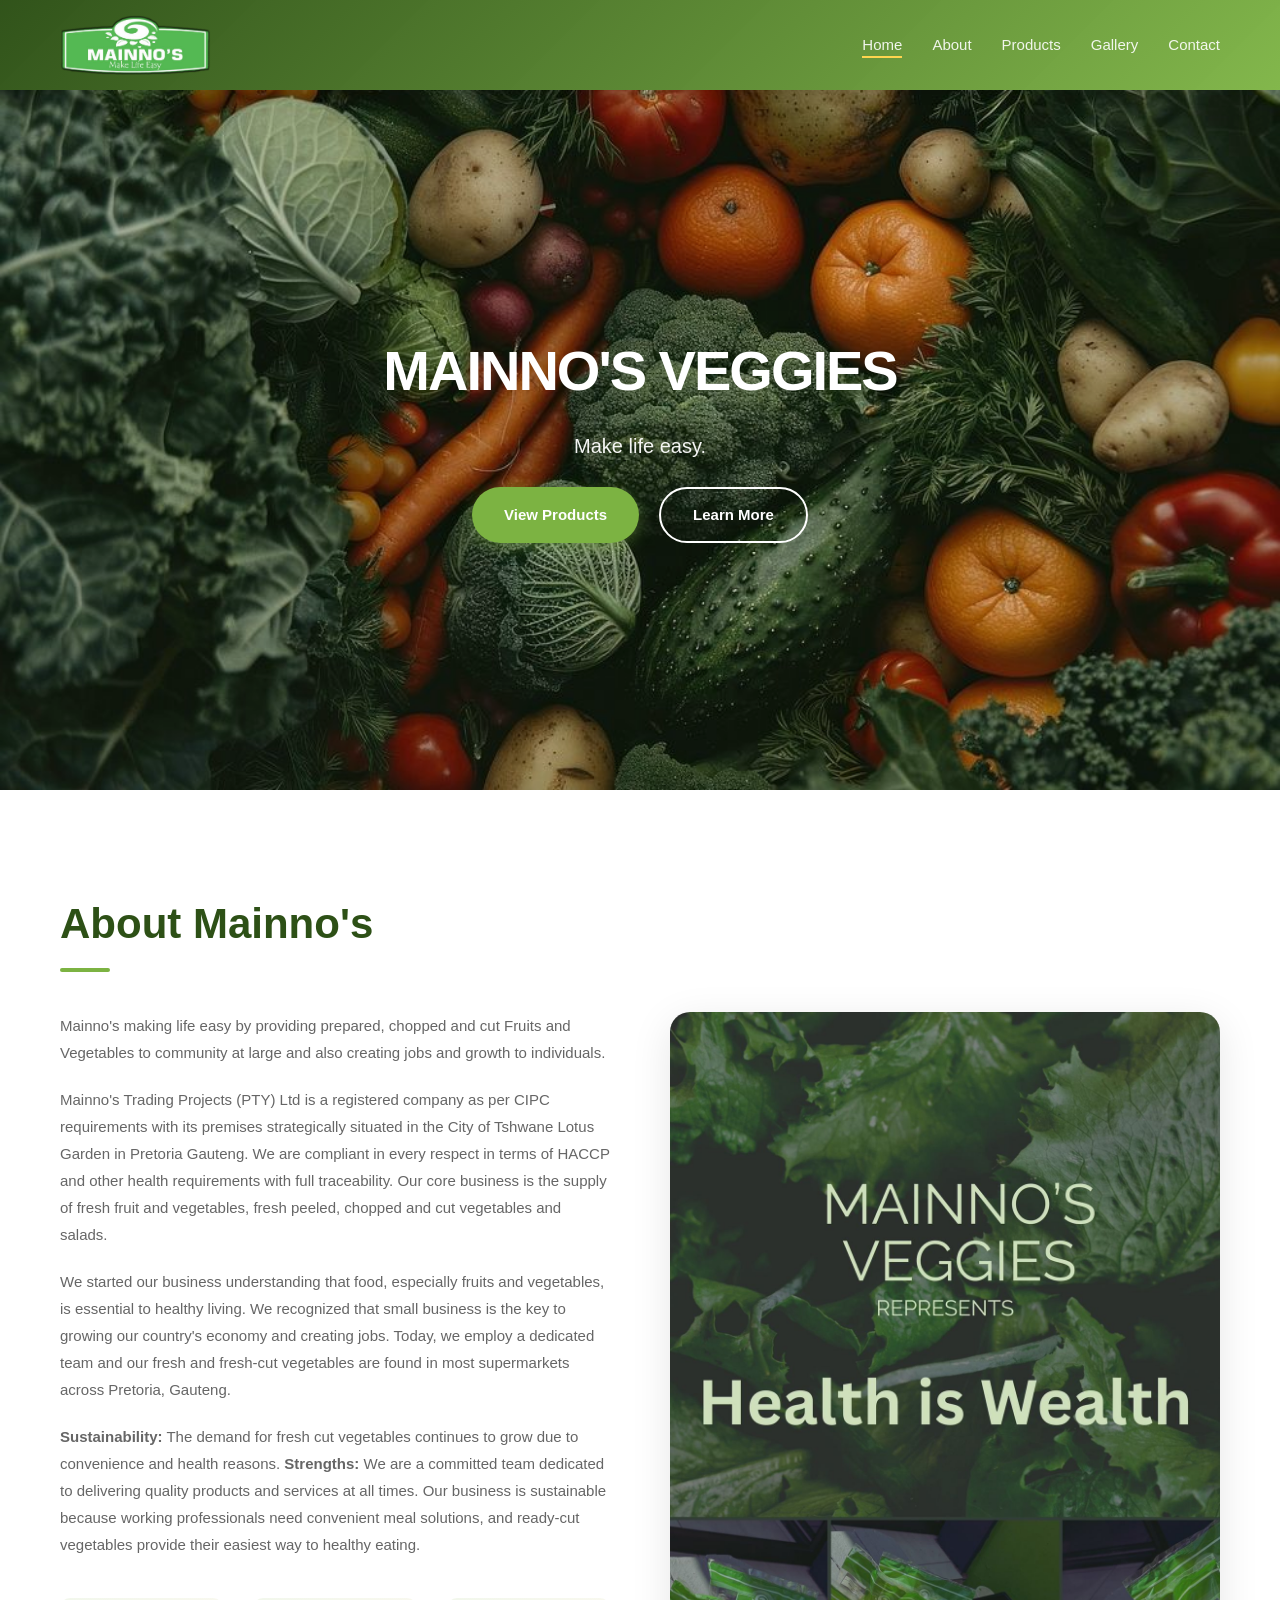
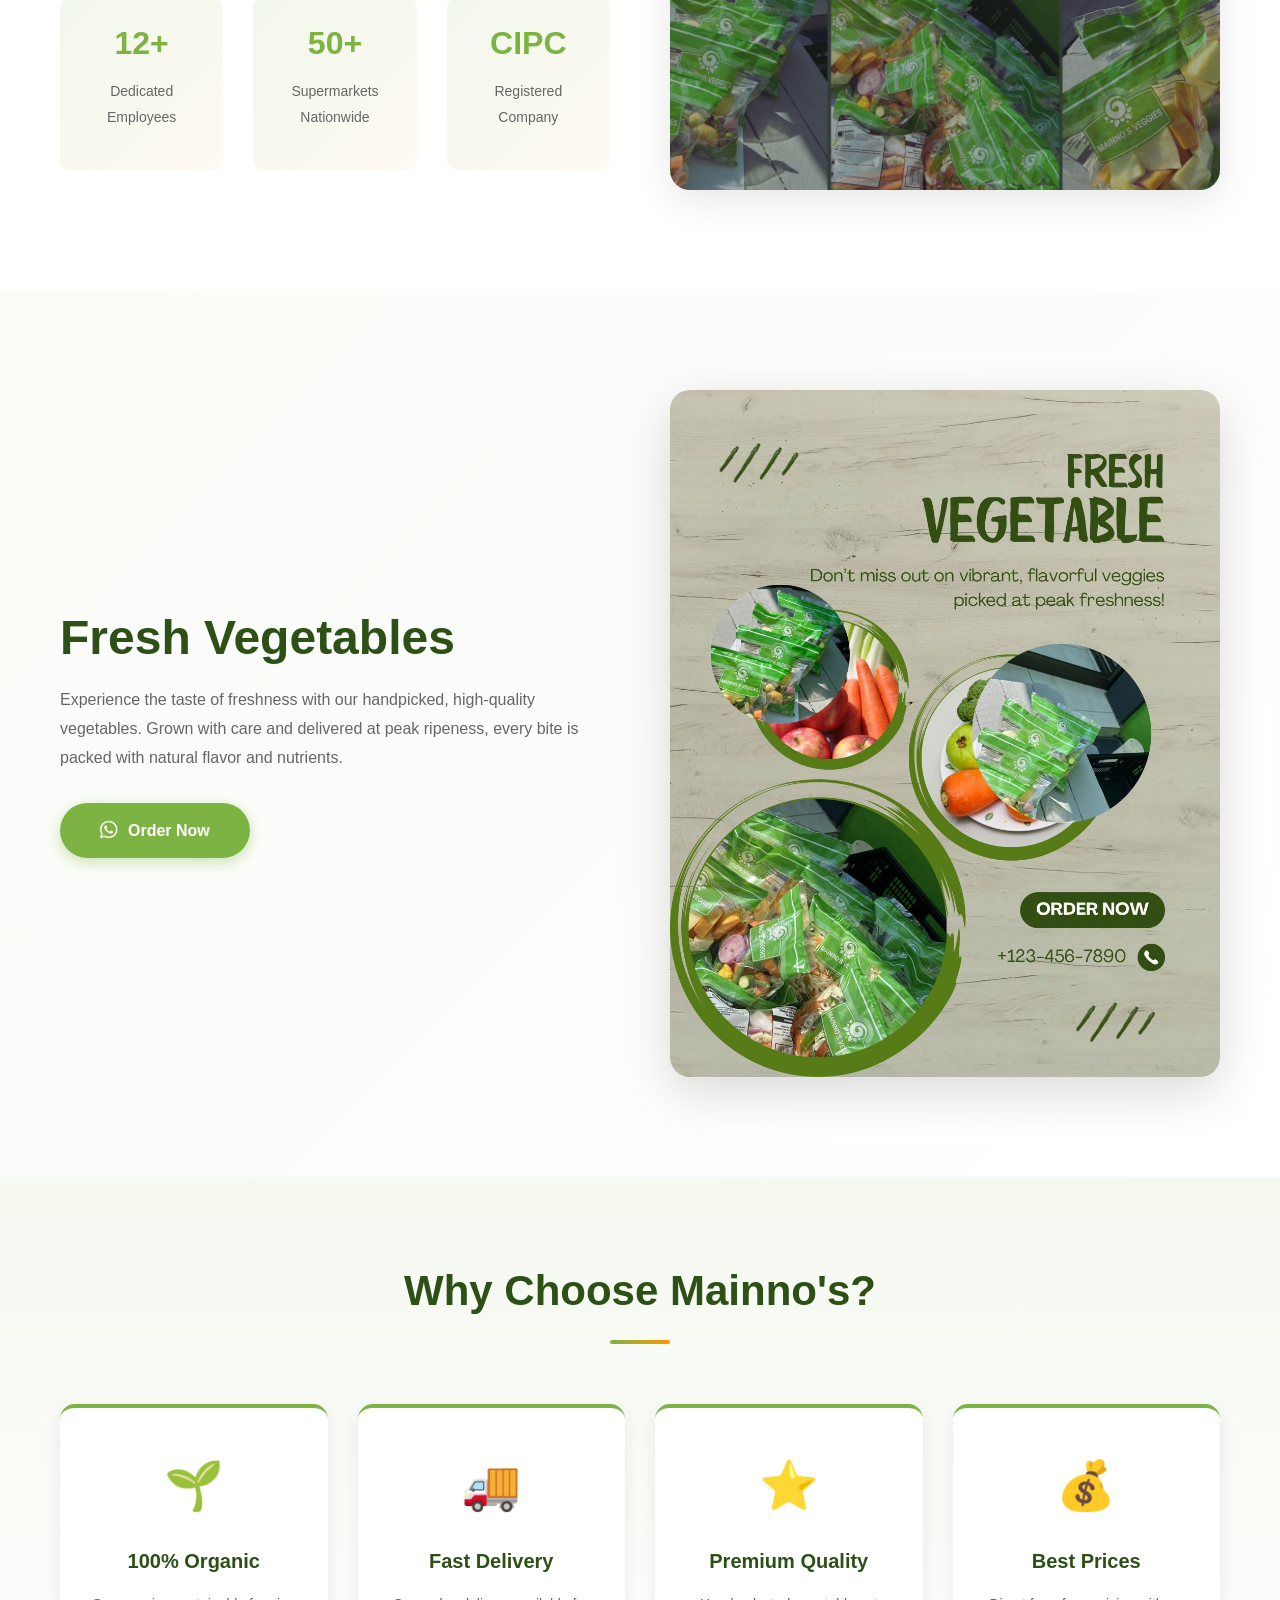
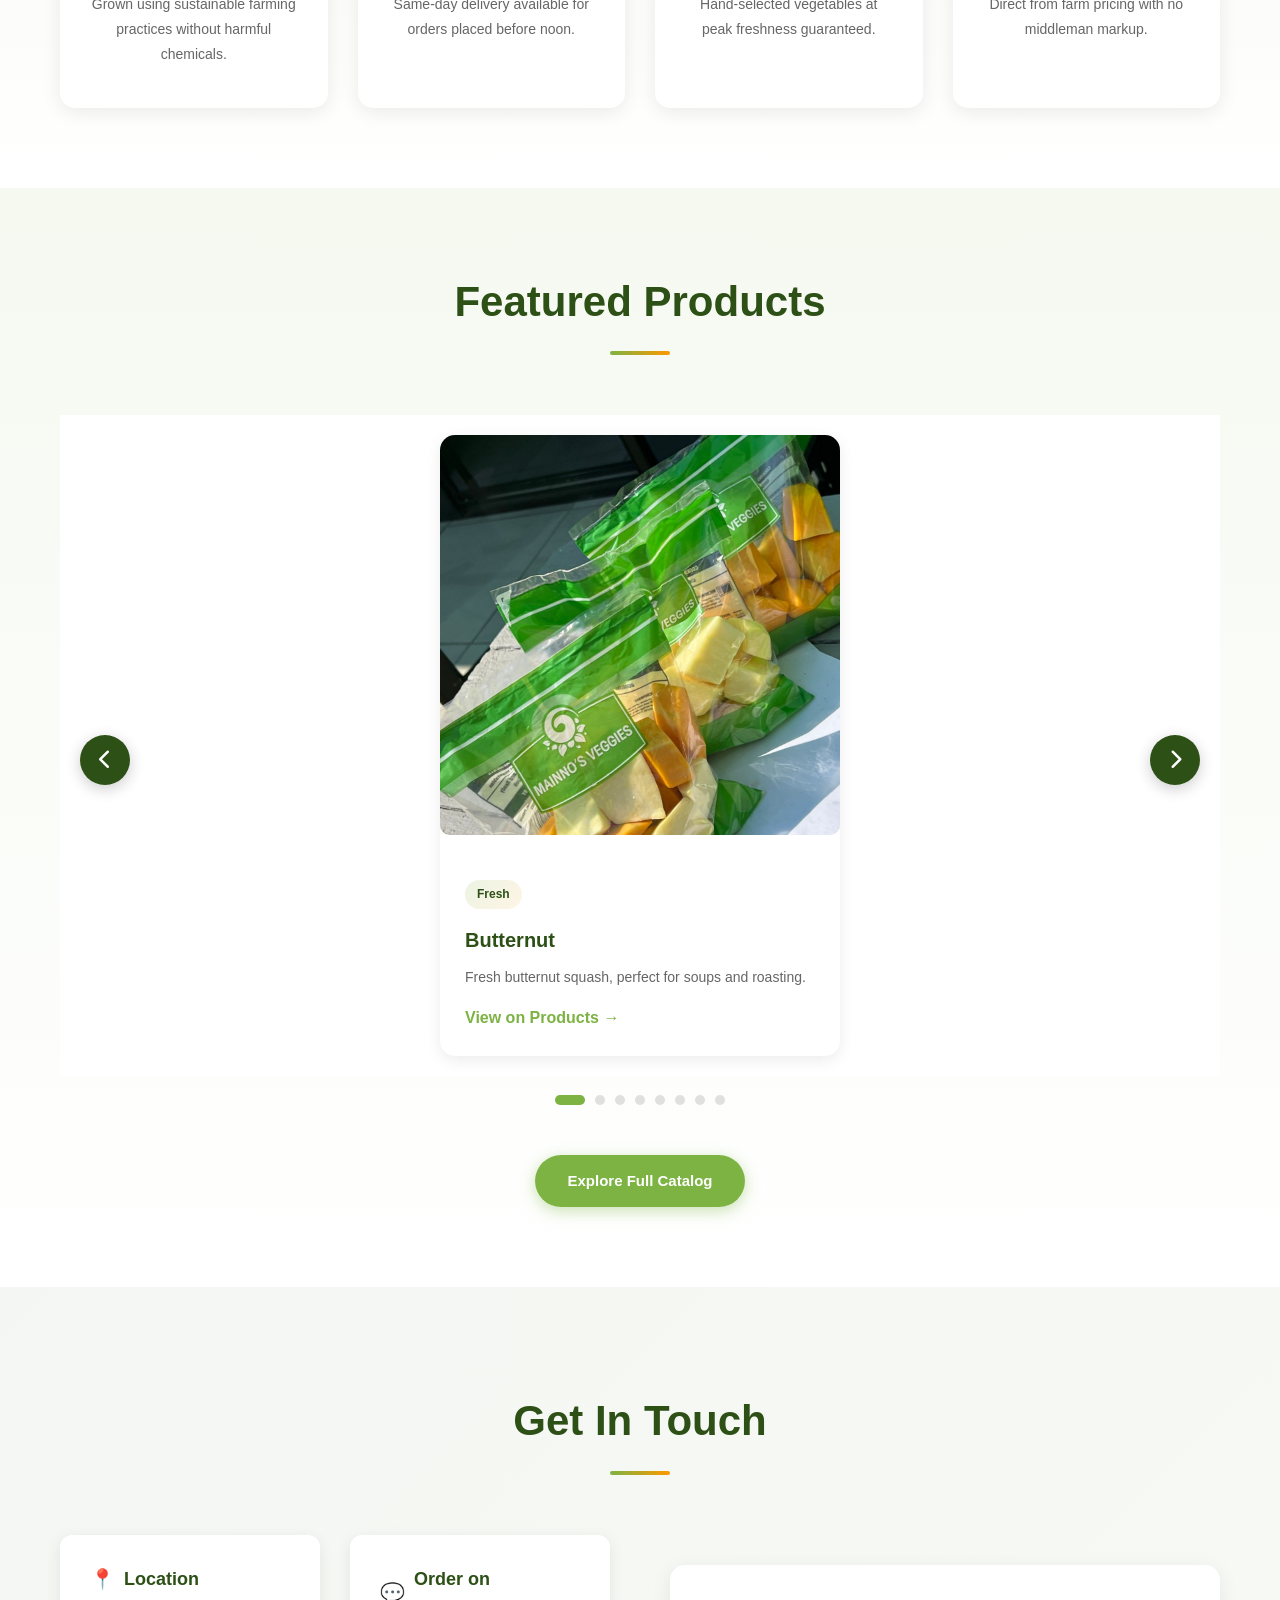
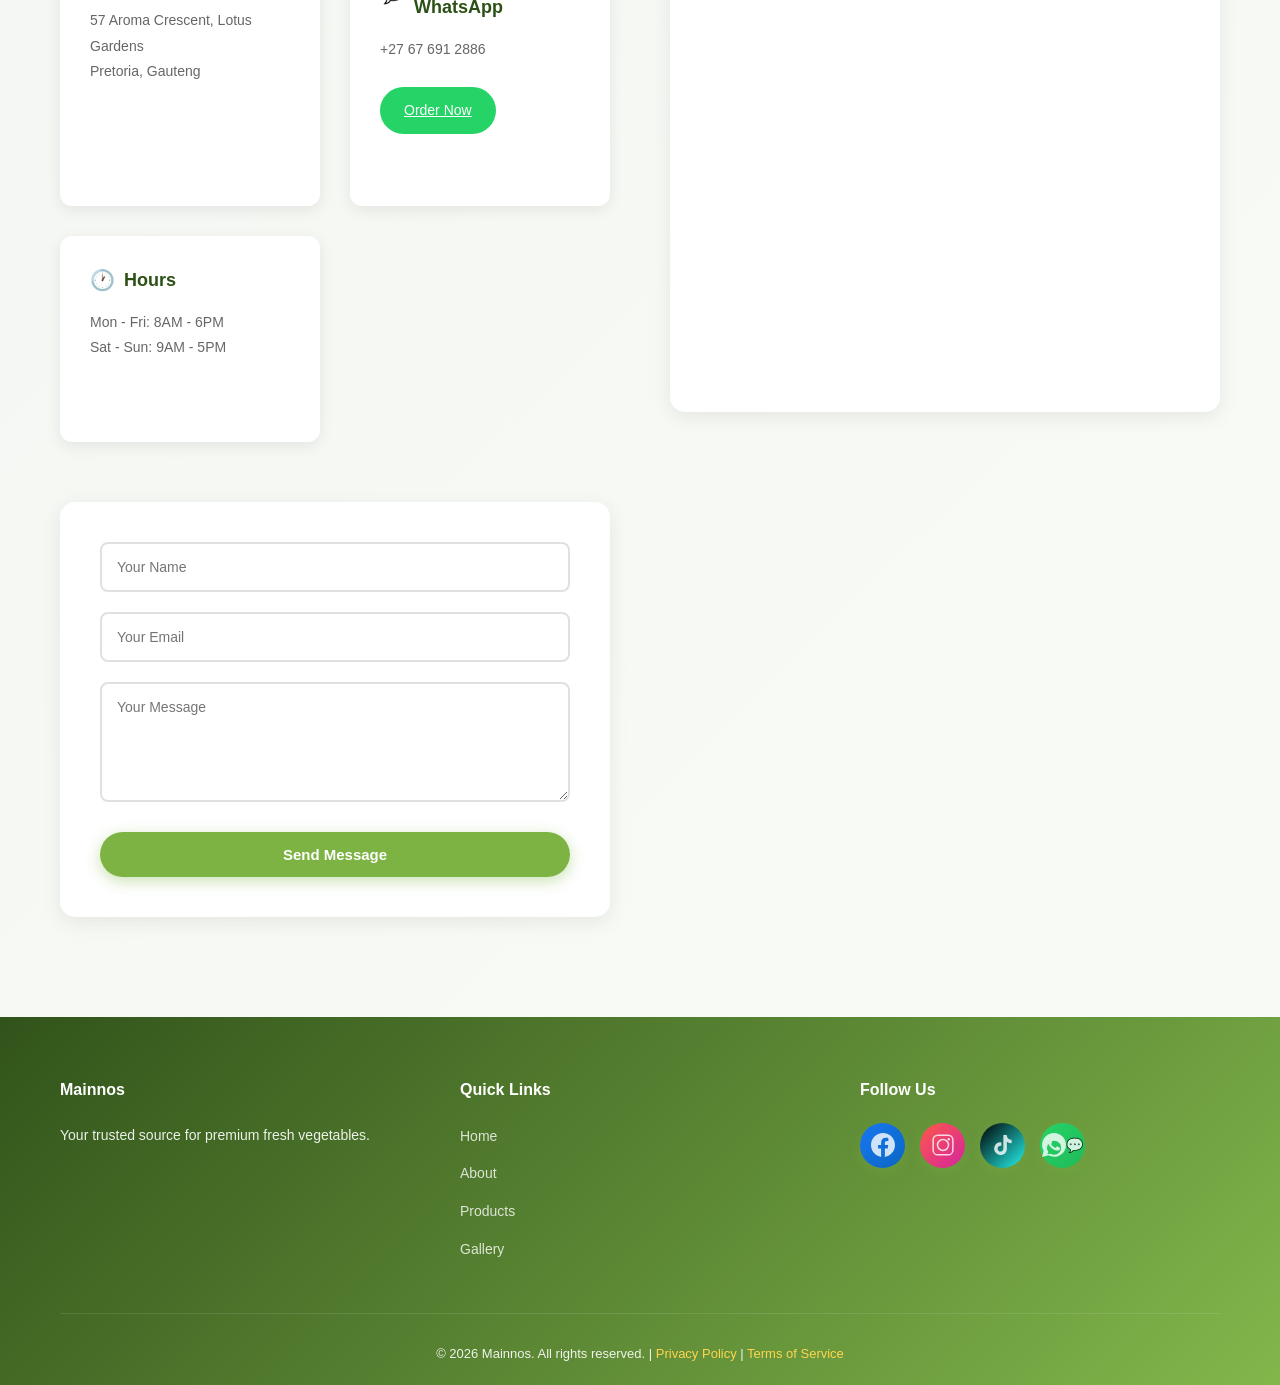
==== commit 6dc1e539: "Updated the Hero" ====
--- a/index.html
+++ b/index.html
@@ -30,10 +30,10 @@
     </nav>
 
     <!-- Hero Section -->
-    <section class="hero" id="home" style="background-image: url('Images/Banner.jpeg'); background-size: cover; background-position: center; background-repeat: no-repeat;">
+    <section class="hero" id="home" style="background-image: url('Images/Pic 4.jpg'); background-size: cover; background-position: center; background-repeat: no-repeat;">
         <div class="hero-content">
-            <h1>Premium Fresh Vegetables</h1>
-            <p>Farm-to-Table Quality. Direct from Nature to Your Table.</p>
+            <h1>MAINNO'S VEGGIES</h1>
+            <p>Make life easy.</p>
             <div class="cta-buttons">
                 <a href="products.html" class="btn btn-primary">View Products</a>
                 <a href="#about" class="btn btn-secondary">Learn More</a>
@@ -47,7 +47,7 @@
     <!-- About Section -->
     <section class="about" id="about">
         <div class="container">
-            <h2>About Mainnos</h2>
+            <h2>About Mainno's</h2>
             <div class="about-content">
                 <div class="about-text">
                     <p>Mainno's making life easy by providing prepared, chopped and cut Fruits and Vegetables to community at large and also creating jobs and growth to individuals.</p>
@@ -97,7 +97,7 @@
     <!-- Features Section -->
     <section class="features">
         <div class="container">
-            <h2>Why Choose Mainnos?</h2>
+            <h2>Why Choose Mainno's?</h2>
             <div class="features-grid">
                 <div class="feature-card">
                     <div class="feature-icon">🌱</div>
--- a/css/styles.css
+++ b/css/styles.css
@@ -209,7 +209,7 @@
     left: 0;
     right: 0;
     bottom: 0;
-    background: rgba(45, 80, 22, 0.4);
+    background: rgba(45, 80, 22, 0.1);
     z-index: 1;
 }
 
@@ -642,14 +642,17 @@
 /* Mobile Featured Grid (shown on mobile only) */
 .featured-mobile-grid {
     display: none;
+    visibility: hidden;
 }
 
 @media (max-width: 768px) {
     .featured-mobile-grid {
         display: grid;
+        visibility: visible;
         grid-template-columns: 1fr;
         gap: 20px;
         margin-bottom: 30px;
+        width: 100%;
     }
     
     .featured-mobile-grid .product-card {
@@ -658,6 +661,7 @@
         overflow: hidden;
         box-shadow: 0 4px 15px rgba(0, 0, 0, 0.08);
         transition: var(--transition);
+        width: 100%;
     }
     
     .featured-mobile-grid .product-card:hover {
@@ -667,12 +671,17 @@
     
     .featured-mobile-grid .product-image {
         width: 100%;
-        aspect-ratio: 1;
+        height: 0;
+        padding-bottom: 100%;
         background: linear-gradient(135deg, var(--light-bg), rgba(124, 179, 66, 0.15));
         overflow: hidden;
+        position: relative;
     }
     
     .featured-mobile-grid .product-img {
+        position: absolute;
+        top: 0;
+        left: 0;
         width: 100%;
         height: 100%;
         object-fit: cover;
@@ -681,6 +690,44 @@
     
     .featured-mobile-grid .product-info {
         padding: 20px;
+    }
+    
+    .featured-mobile-grid .category-badge {
+        display: inline-block;
+        background: linear-gradient(135deg, rgba(124, 179, 66, 0.15), rgba(255, 152, 0, 0.1));
+        color: var(--primary-color);
+        padding: 5px 12px;
+        border-radius: 20px;
+        font-size: 12px;
+        font-weight: 600;
+        margin-bottom: 10px;
+    }
+    
+    .featured-mobile-grid h3 {
+        font-size: 18px;
+        color: var(--primary-color);
+        margin-bottom: 10px;
+    }
+    
+    .featured-mobile-grid .description {
+        color: var(--light-text);
+        font-size: 14px;
+        line-height: 1.6;
+        margin-bottom: 15px;
+    }
+    
+    .featured-mobile-grid .view-link {
+        color: var(--secondary-color);
+        text-decoration: none;
+        font-weight: 600;
+        font-size: 14px;
+        display: inline-block;
+        margin-top: 10px;
+        transition: var(--transition);
+    }
+    
+    .featured-mobile-grid .view-link:hover {
+        color: var(--accent-color);
     }
 }
 
@@ -698,7 +745,14 @@
 
 @media (max-width: 768px) {
     .carousel-wrapper {
-        display: none;
+        display: none !important;
+        visibility: hidden !important;
+    }
+    
+    .carousel-container,
+    .carousel-btn,
+    .carousel-indicators {
+        display: none !important;
     }
 }
 
@@ -1326,15 +1380,22 @@
 .empty-state {
     text-align: center;
     padding: 60px 20px;
-    background: white;
+    background: linear-gradient(135deg, rgba(45, 80, 22, 0.08) 0%, rgba(124, 179, 66, 0.05) 100%);
     border-radius: 15px;
-    box-shadow: 0 2px 10px rgba(0, 0, 0, 0.05);
+    box-shadow: 0 4px 20px rgba(0, 0, 0, 0.1);
+    border: 2px solid rgba(124, 179, 66, 0.2);
 }
 
 .empty-state p {
-    font-size: 16px;
-    color: var(--light-text);
-    font-weight: 500;
+    font-size: 18px;
+    color: var(--primary-color);
+    font-weight: 600;
+    margin-bottom: 10px;
+}
+
+.empty-state p:first-child {
+    font-size: 20px;
+    font-weight: 700;
 }
 
 /* ==================== Gallery Section ==================== */
@@ -1604,6 +1665,16 @@
     .featured {
         padding: 50px 0;
     }
+    
+    .featured .container {
+        width: 100%;
+        max-width: 100%;
+    }
+    
+    .featured-mobile-grid {
+        display: grid !important;
+        visibility: visible !important;
+    }
 
     /* Contact Section */
     .contact-content {
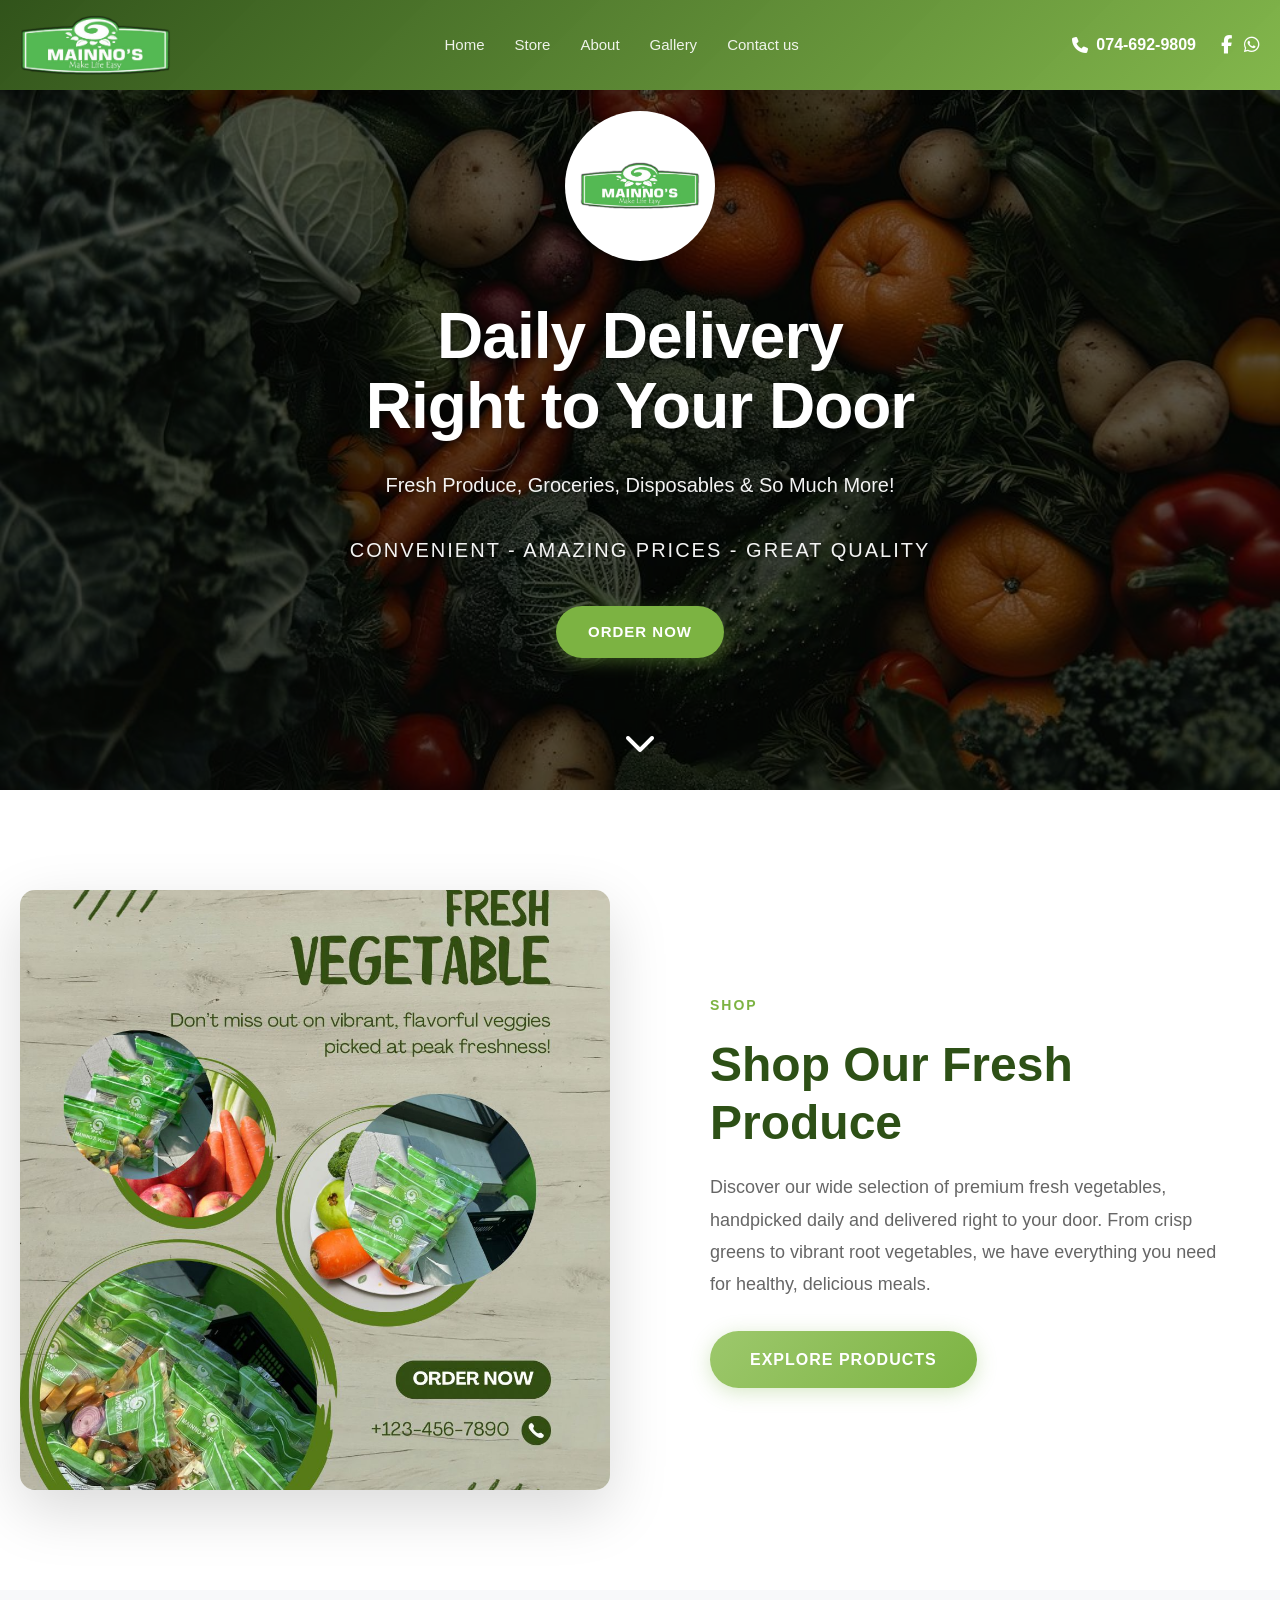
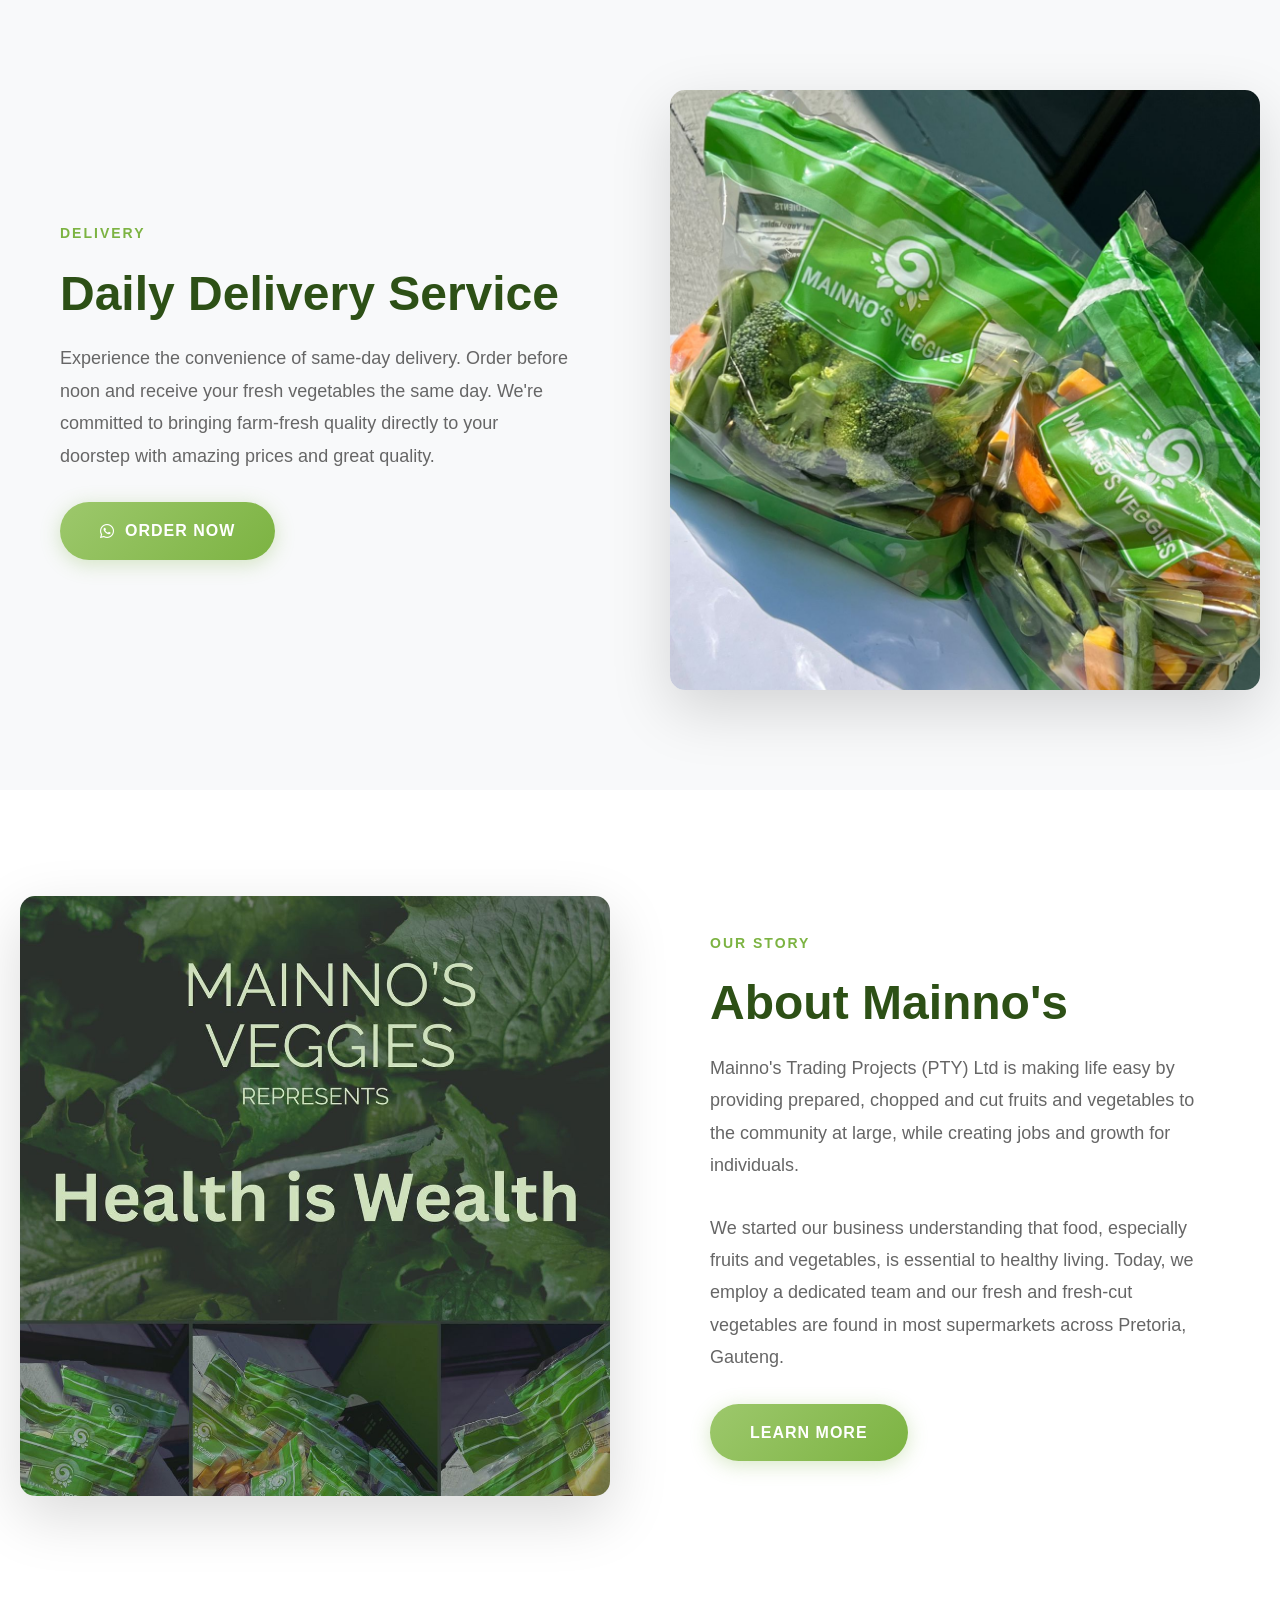
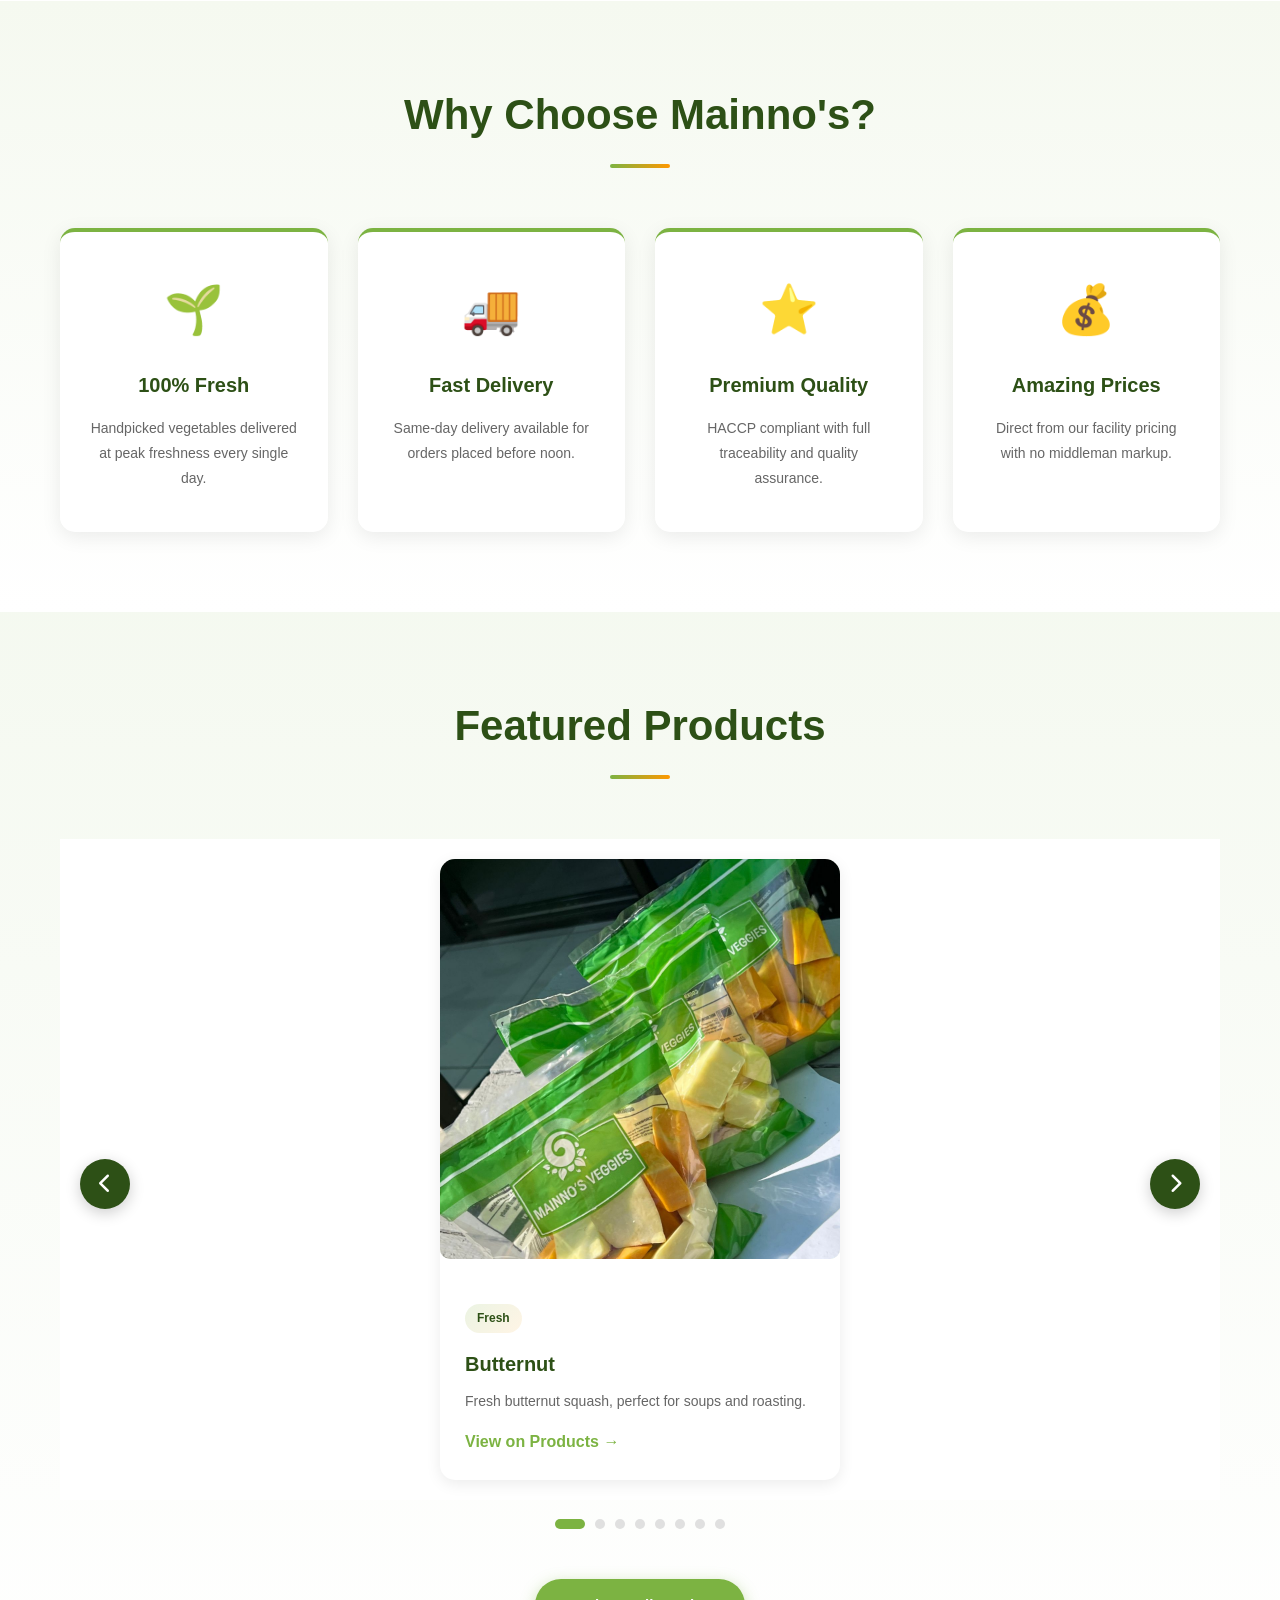
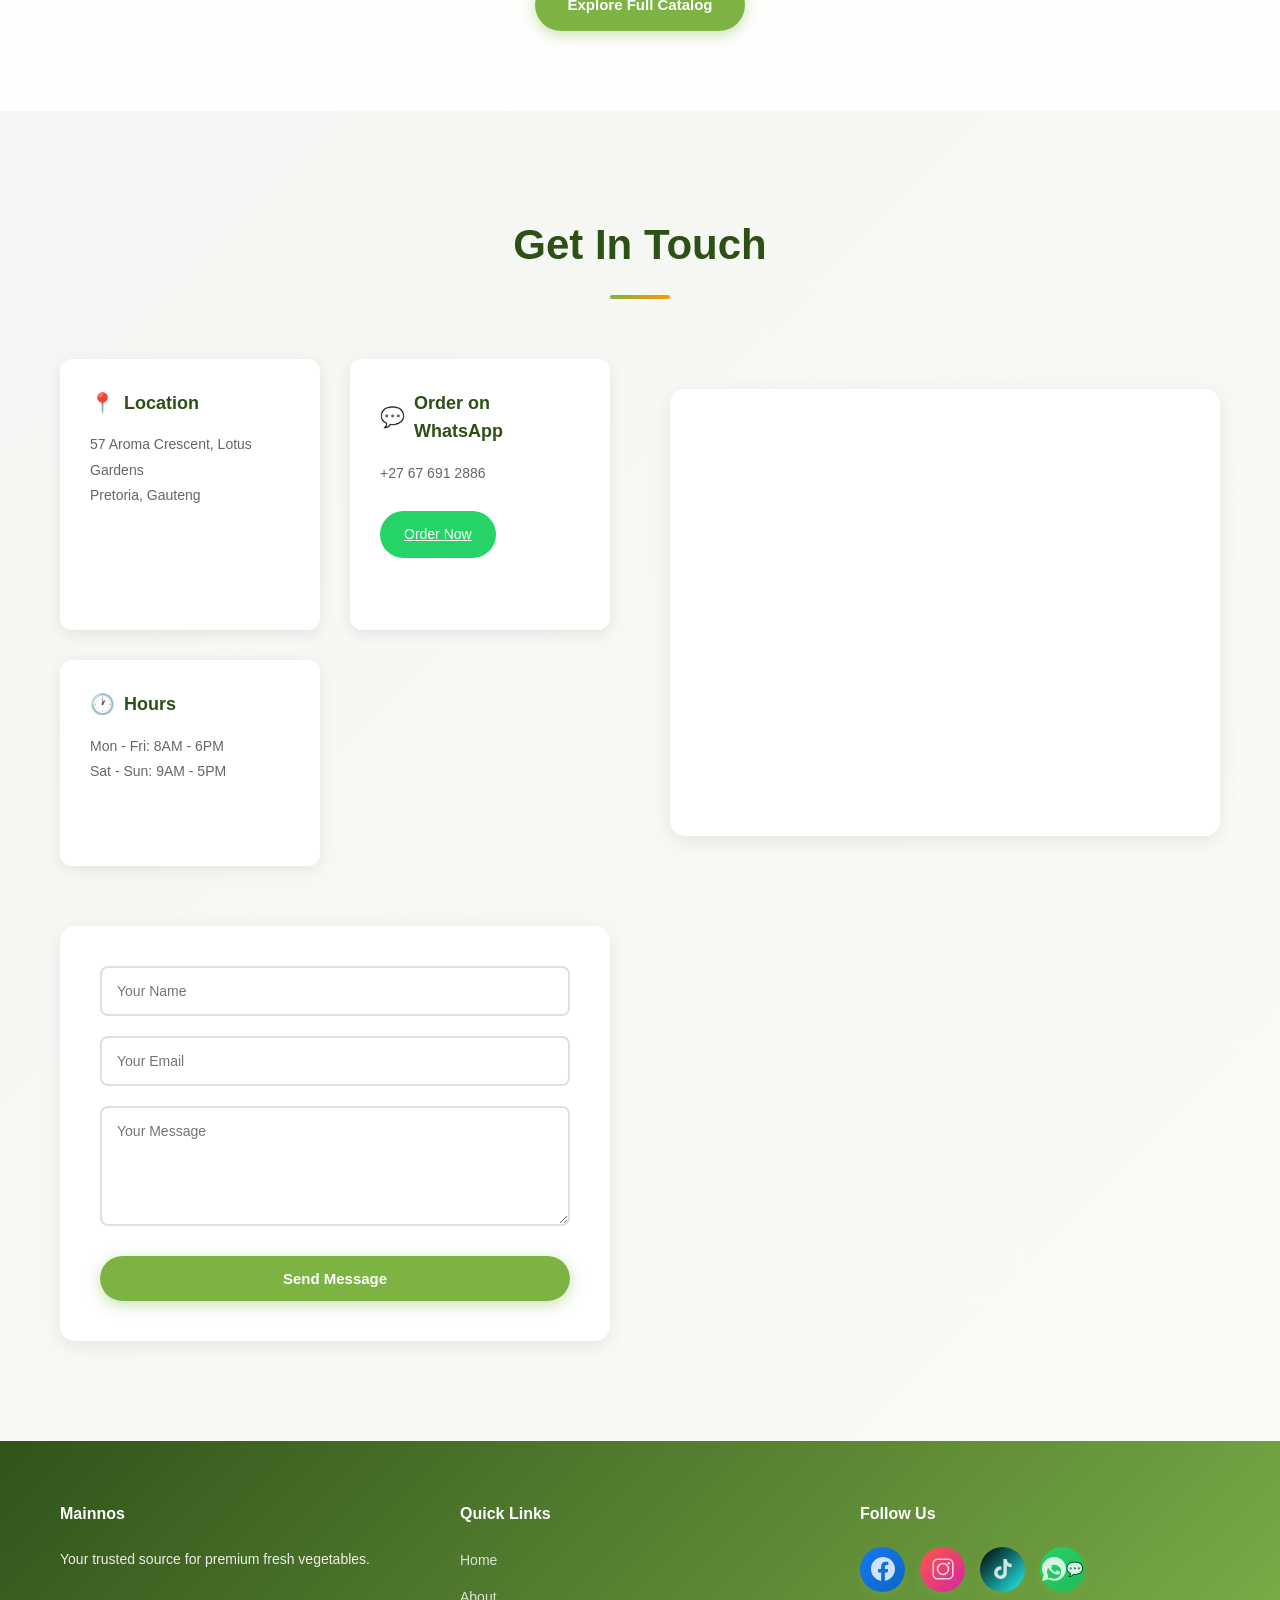
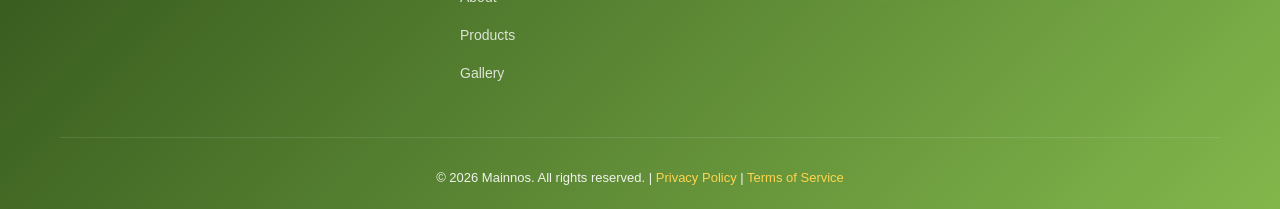
==== commit 35d198d5: "Changes made structure" ====
--- a/index.html
+++ b/index.html
@@ -15,12 +15,19 @@
                 <img src="Images/logo.png" alt="Mainnos Logo" class="logo-img">
             </div>
             <ul class="nav-links">
-                <li><a href="#home" class="active">Home</a></li>
-                <li><a href="#about">About</a></li>
-                <li><a href="products.html">Products</a></li>
+                <li><a href="index.html">Home</a></li>
+                <li><a href="products.html">Store</a></li>
+                <li><a href="about.html">About</a></li>
                 <li><a href="gallery.html">Gallery</a></li>
-                <li><a href="#contact">Contact</a></li>
+                <li><a href="#contact">Contact us</a></li>
             </ul>
+            <div class="nav-right">
+                <a href="tel:+27676912886" class="nav-phone"><i class="fas fa-phone"></i> 074-692-9809</a>
+                <div class="nav-social">
+                    <a href="https://www.facebook.com/share/1B1vnDeU1z/?mibextid=wwXIfr" target="_blank" class="nav-social-icon"><i class="fab fa-facebook-f"></i></a>
+                    <a href="https://wa.me/27676912886" target="_blank" class="nav-social-icon"><i class="fab fa-whatsapp"></i></a>
+                </div>
+            </div>
             <div class="hamburger">
                 <span></span>
                 <span></span>
@@ -32,11 +39,17 @@
     <!-- Hero Section -->
     <section class="hero" id="home" style="background-image: url('Images/Pic 4.jpg'); background-size: cover; background-position: center; background-repeat: no-repeat;">
         <div class="hero-content">
-            <h1>MAINNO'S VEGGIES</h1>
-            <p>Make life easy.</p>
+            <div class="hero-logo">
+                <img src="Images/logo.png" alt="Mainnos Logo" class="hero-logo-img">
+            </div>
+            <h1>Daily Delivery<br>Right to Your Door</h1>
+            <p class="hero-subtitle">Fresh Produce, Groceries, Disposables & So Much More!</p>
+            <p class="hero-features">CONVENIENT - AMAZING PRICES - GREAT QUALITY</p>
             <div class="cta-buttons">
-                <a href="products.html" class="btn btn-primary">View Products</a>
-                <a href="#about" class="btn btn-secondary">Learn More</a>
+                <a href="https://wa.me/27676912886?text=Hi%20Mainnos%2C%20I%20would%20like%20to%20place%20an%20order." target="_blank" class="btn btn-primary btn-order">Order Now</a>
+            </div>
+            <div class="hero-arrow">
+                <i class="fas fa-chevron-down"></i>
             </div>
         </div>
         <div class="hero-background"></div>
@@ -44,65 +57,61 @@
 
 
 
+    <!-- Shop Section -->
+    <section class="content-section">
+        <div class="content-section-split">
+            <div class="content-image">
+                <img src="Images/Picture.jpeg" alt="Fresh Vegetables" />
+            </div>
+            <div class="content-text">
+                <span class="content-label">SHOP</span>
+                <h2>Shop Our Fresh Produce</h2>
+                <p>Discover our wide selection of premium fresh vegetables, handpicked daily and delivered right to your door. From crisp greens to vibrant root vegetables, we have everything you need for healthy, delicious meals.</p>
+                <a href="products.html" class="content-cta">Explore Products</a>
+            </div>
+        </div>
+    </section>
+
+    <!-- Delivery Section -->
+    <section class="content-section alt-bg">
+        <div class="content-section-split reverse">
+            <div class="content-image">
+                <img src="Images/Fresh Veg.jpeg" alt="Fresh Delivery" />
+            </div>
+            <div class="content-text">
+                <span class="content-label">DELIVERY</span>
+                <h2>Daily Delivery Service</h2>
+                <p>Experience the convenience of same-day delivery. Order before noon and receive your fresh vegetables the same day. We're committed to bringing farm-fresh quality directly to your doorstep with amazing prices and great quality.</p>
+                <a href="https://wa.me/27676912886?text=Hi%20Mainnos%2C%20I%20would%20like%20to%20place%20an%20order." target="_blank" class="content-cta"><i class="fab fa-whatsapp"></i> Order Now</a>
+            </div>
+        </div>
+    </section>
+
     <!-- About Section -->
-    <section class="about" id="about">
-        <div class="container">
-            <h2>About Mainno's</h2>
-            <div class="about-content">
-                <div class="about-text">
-                    <p>Mainno's making life easy by providing prepared, chopped and cut Fruits and Vegetables to community at large and also creating jobs and growth to individuals.</p>
-                    <p>Mainno's Trading Projects (PTY) Ltd is a registered company as per CIPC requirements with its premises strategically situated in the City of Tshwane Lotus Garden in Pretoria Gauteng. We are compliant in every respect in terms of HACCP and other health requirements with full traceability. Our core business is the supply of fresh fruit and vegetables, fresh peeled, chopped and cut vegetables and salads.</p>
-                    <p>We started our business understanding that food, especially fruits and vegetables, is essential to healthy living. We recognized that small business is the key to growing our country's economy and creating jobs. Today, we employ a dedicated team and our fresh and fresh-cut vegetables are found in most supermarkets across Pretoria, Gauteng.</p>
-                    <p><strong>Sustainability:</strong> The demand for fresh cut vegetables continues to grow due to convenience and health reasons. <strong>Strengths:</strong> We are a committed team dedicated to delivering quality products and services at all times. Our business is sustainable because working professionals need convenient meal solutions, and ready-cut vegetables provide their easiest way to healthy eating.</p>
-                    <div class="about-stats">
-                        <div class="stat">
-                            <h4>12+</h4>
-                            <p>Dedicated Employees</p>
-                        </div>
-                        <div class="stat">
-                            <h4>50+</h4>
-                            <p>Supermarkets Nationwide</p>
-                        </div>
-                        <div class="stat">
-                            <h4>CIPC</h4>
-                            <p>Registered Company</p>
-                        </div>
-                    </div>
-                </div>
-                <div class="about-image">
-                    <img src="Images/Hero .jpeg" alt="Mainnos Fresh Vegetables" class="about-img">
-                </div>
-            </div>
-        </div>
-    </section>
-
-    <!-- Fresh Vegetable Promotion Section -->
-    <section class="promo-section">
-        <div class="container">
-            <div class="promo-content">
-                <div class="promo-text">
-                    <h2>Fresh Vegetables</h2>
-                    <p>Experience the taste of freshness with our handpicked, high-quality vegetables. Grown with care and delivered at peak ripeness, every bite is packed with natural flavor and nutrients.</p>
-                    <a href="https://wa.me/27676912886?text=Hi%20Mainnos%2C%20I%20would%20like%20to%20order%20fresh%20vegetables." target="_blank" class="btn btn-primary whatsapp-order">
-                        <i class="fab fa-whatsapp"></i> Order Now
-                    </a>
-                </div>
-                <div class="promo-image">
-                    <img src="Images/Picture.jpeg" alt="Fresh Vegetables" class="promo-img">
-                </div>
+    <section class="content-section" id="about">
+        <div class="content-section-split">
+            <div class="content-image">
+                <img src="Images/Hero .jpeg" alt="About Mainnos" />
+            </div>
+            <div class="content-text">
+                <span class="content-label">OUR STORY</span>
+                <h2>About Mainno's</h2>
+                <p>Mainno's Trading Projects (PTY) Ltd is making life easy by providing prepared, chopped and cut fruits and vegetables to the community at large, while creating jobs and growth for individuals.</p>
+                <p>We started our business understanding that food, especially fruits and vegetables, is essential to healthy living. Today, we employ a dedicated team and our fresh and fresh-cut vegetables are found in most supermarkets across Pretoria, Gauteng.</p>
+                <a href="#features" class="content-cta">Learn More</a>
             </div>
         </div>
     </section>
 
     <!-- Features Section -->
-    <section class="features">
+    <section class="features" id="features">
         <div class="container">
             <h2>Why Choose Mainno's?</h2>
             <div class="features-grid">
                 <div class="feature-card">
                     <div class="feature-icon">🌱</div>
-                    <h3>100% Organic</h3>
-                    <p>Grown using sustainable farming practices without harmful chemicals.</p>
+                    <h3>100% Fresh</h3>
+                    <p>Handpicked vegetables delivered at peak freshness every single day.</p>
                 </div>
                 <div class="feature-card">
                     <div class="feature-icon">🚚</div>
@@ -112,12 +121,12 @@
                 <div class="feature-card">
                     <div class="feature-icon">⭐</div>
                     <h3>Premium Quality</h3>
-                    <p>Hand-selected vegetables at peak freshness guaranteed.</p>
+                    <p>HACCP compliant with full traceability and quality assurance.</p>
                 </div>
                 <div class="feature-card">
                     <div class="feature-icon">💰</div>
-                    <h3>Best Prices</h3>
-                    <p>Direct from farm pricing with no middleman markup.</p>
+                    <h3>Amazing Prices</h3>
+                    <p>Direct from our facility pricing with no middleman markup.</p>
                 </div>
             </div>
         </div>
--- a/css/styles.css
+++ b/css/styles.css
@@ -81,12 +81,50 @@
 }
 
 .nav-container {
-    max-width: 1200px;
+    max-width: 1400px;
     margin: 0 auto;
     padding: 0 20px;
     display: flex;
     justify-content: space-between;
     align-items: center;
+}
+
+.nav-right {
+    display: flex;
+    align-items: center;
+    gap: 25px;
+}
+
+.nav-phone {
+    color: white;
+    text-decoration: none;
+    font-size: 16px;
+    font-weight: 600;
+    display: flex;
+    align-items: center;
+    gap: 8px;
+    transition: var(--transition);
+}
+
+.nav-phone:hover {
+    color: #ffd54f;
+}
+
+.nav-social {
+    display: flex;
+    gap: 12px;
+}
+
+.nav-social-icon {
+    color: white;
+    font-size: 18px;
+    transition: var(--transition);
+    text-decoration: none;
+}
+
+.nav-social-icon:hover {
+    color: #ffd54f;
+    transform: translateY(-2px);
 }
 
 .logo {
@@ -209,7 +247,7 @@
     left: 0;
     right: 0;
     bottom: 0;
-    background: rgba(45, 80, 22, 0.1);
+    background: rgba(0, 0, 0, 0.55);
     z-index: 1;
 }
 
@@ -220,18 +258,58 @@
 .hero-content {
     position: relative;
     z-index: 2;
-    max-width: 700px;
+    max-width: 900px;
     display: flex;
     flex-direction: column;
-    gap: 25px;
+    gap: 20px;
     animation: fadeInDown 0.8s ease-out;
+    align-items: center;
+}
+
+.hero-logo {
+    width: 150px;
+    height: 150px;
+    border-radius: 50%;
+    background: white;
+    display: flex;
+    align-items: center;
+    justify-content: center;
+    padding: 15px;
+    margin-bottom: 20px;
+    box-shadow: 0 8px 30px rgba(0, 0, 0, 0.3);
+}
+
+.hero-logo-img {
+    width: 100%;
+    height: auto;
+    object-fit: contain;
 }
 
 .hero h1 {
-    font-size: 56px;
-    font-weight: 800;
-    letter-spacing: -2px;
-    line-height: 1.2;
+    font-size: 64px;
+    font-weight: 900;
+    letter-spacing: -1px;
+    line-height: 1.1;
+    margin: 0;
+    text-shadow: 2px 2px 8px rgba(0, 0, 0, 0.5);
+}
+
+.hero-subtitle {
+    font-size: 24px;
+    font-weight: 400;
+    line-height: 1.4;
+    margin: 10px 0;
+    opacity: 1;
+    text-shadow: 1px 1px 4px rgba(0, 0, 0, 0.5);
+}
+
+.hero-features {
+    font-size: 20px;
+    font-weight: 600;
+    letter-spacing: 2px;
+    margin: 5px 0 20px;
+    opacity: 1;
+    text-shadow: 1px 1px 4px rgba(0, 0, 0, 0.5);
 }
 
 .hero p {
@@ -240,11 +318,100 @@
     font-weight: 300;
 }
 
+.hero-arrow {
+    margin-top: 40px;
+    font-size: 32px;
+    animation: bounce 2s infinite;
+}
+
+@keyframes bounce {
+    0%, 20%, 50%, 80%, 100% {
+        transform: translateY(0);
+    }
+    40% {
+        transform: translateY(-10px);
+    }
+    60% {
+        transform: translateY(-5px);
+    }
+}
+
+/* ==================== Page Hero (for internal pages) ==================== */
+.page-hero {
+    min-height: 400px;
+    background-size: cover !important;
+    background-position: center !important;
+    background-repeat: no-repeat !important;
+    display: flex;
+    align-items: center;
+    justify-content: center;
+    position: relative;
+    overflow: hidden;
+    color: white;
+    text-align: center;
+}
+
+.page-hero::before {
+    content: '';
+    position: absolute;
+    top: 0;
+    left: 0;
+    right: 0;
+    bottom: 0;
+    background: rgba(45, 80, 22, 0.7);
+    z-index: 1;
+}
+
+.page-hero-content {
+    position: relative;
+    z-index: 2;
+    max-width: 800px;
+    padding: 0 20px;
+    animation: fadeInDown 0.8s ease-out;
+}
+
+.page-hero h1 {
+    font-size: 56px;
+    font-weight: 900;
+    margin: 0 0 15px 0;
+    letter-spacing: -1px;
+}
+
+.page-hero-subtitle {
+    font-size: 22px;
+    font-weight: 300;
+    opacity: 0.95;
+}
+
+@media (max-width: 768px) {
+    .page-hero {
+        min-height: 300px;
+    }
+
+    .page-hero h1 {
+        font-size: 36px;
+    }
+
+    .page-hero-subtitle {
+        font-size: 18px;
+    }
+}
+
 .cta-buttons {
     display: flex;
     gap: 20px;
     justify-content: center;
     flex-wrap: wrap;
+}
+
+.btn-order {
+    background: linear-gradient(135deg, #9dc86c 0%, #7cb342 100%);
+    color: white;
+    font-size: 18px;
+    padding: 16px 50px;
+    text-transform: uppercase;
+    font-weight: 700;
+    letter-spacing: 1px;
 }
 
 /* ==================== Buttons ==================== */
@@ -1582,6 +1749,11 @@
         z-index: 1001;
     }
 
+    /* Hide nav-right on mobile, show in hamburger menu if needed */
+    .nav-right {
+        display: none;
+    }
+
     /* Reduce padding and spacing */
     .container {
         padding: 0 15px;
@@ -1607,12 +1779,33 @@
 
     .hero-content {
         padding: 0 15px;
-        gap: 20px;
+        gap: 15px;
+    }
+
+    .hero-logo {
+        width: 100px;
+        height: 100px;
+        padding: 10px;
+        margin-bottom: 15px;
     }
 
     .hero h1 {
-        font-size: 32px;
-        line-height: 1.3;
+        font-size: 36px;
+        line-height: 1.2;
+    }
+
+    .hero-subtitle {
+        font-size: 18px;
+    }
+
+    .hero-features {
+        font-size: 14px;
+        letter-spacing: 1px;
+    }
+
+    .hero-arrow {
+        margin-top: 20px;
+        font-size: 24px;
     }
 
     .hero p {
@@ -1803,8 +1996,22 @@
         min-height: 400px;
     }
 
+    .hero-logo {
+        width: 80px;
+        height: 80px;
+        padding: 8px;
+    }
+
     .hero h1 {
-        font-size: 26px;
+        font-size: 28px;
+    }
+
+    .hero-subtitle {
+        font-size: 16px;
+    }
+
+    .hero-features {
+        font-size: 12px;
     }
 
     .hero p {
@@ -1917,3 +2124,140 @@
         font-size: 42px;
     }
 }
+
+/* ==================== Boschendal-Style Content Sections ==================== */
+.content-section {
+    padding: 100px 0;
+    position: relative;
+    background: #ffffff;
+}
+
+.content-section.alt-bg {
+    background: #f8f9fa;
+}
+
+.content-section-split {
+    display: grid;
+    grid-template-columns: 1fr 1fr;
+    gap: 60px;
+    align-items: center;
+    max-width: 1400px;
+    margin: 0 auto;
+    padding: 0 20px;
+}
+
+.content-section-split.reverse {
+    direction: rtl;
+}
+
+.content-section-split.reverse > * {
+    direction: ltr;
+}
+
+.content-text {
+    padding: 40px;
+}
+
+.content-label {
+    display: inline-block;
+    font-size: 14px;
+    font-weight: 600;
+    letter-spacing: 2px;
+    text-transform: uppercase;
+    color: var(--secondary-color);
+    margin-bottom: 20px;
+}
+
+.content-text h2 {
+    font-size: 48px;
+    font-weight: 700;
+    color: var(--primary-color);
+    margin-bottom: 20px;
+    line-height: 1.2;
+}
+
+.content-text p {
+    font-size: 18px;
+    line-height: 1.8;
+    color: var(--light-text);
+    margin-bottom: 30px;
+}
+
+.content-image {
+    position: relative;
+    height: 600px;
+    overflow: hidden;
+    border-radius: 15px;
+    box-shadow: 0 20px 60px rgba(0, 0, 0, 0.15);
+}
+
+.content-image img {
+    width: 100%;
+    height: 100%;
+    object-fit: cover;
+    transition: transform 0.5s ease;
+}
+
+.content-image:hover img {
+    transform: scale(1.05);
+}
+
+.content-cta {
+    display: inline-flex;
+    align-items: center;
+    gap: 10px;
+    padding: 16px 40px;
+    background: linear-gradient(135deg, #9dc86c 0%, #7cb342 100%);
+    color: white;
+    text-decoration: none;
+    border-radius: 50px;
+    font-size: 16px;
+    font-weight: 600;
+    letter-spacing: 1px;
+    text-transform: uppercase;
+    transition: all 0.3s ease;
+    box-shadow: 0 4px 20px rgba(124, 179, 66, 0.3);
+}
+
+.content-cta:hover {
+    transform: translateY(-2px);
+    box-shadow: 0 6px 30px rgba(124, 179, 66, 0.4);
+}
+
+/* Mobile responsiveness for content sections */
+@media (max-width: 768px) {
+    .content-section {
+        padding: 60px 0;
+    }
+
+    .content-section-split {
+        grid-template-columns: 1fr;
+        gap: 40px;
+    }
+
+    .content-section-split.reverse {
+        direction: ltr;
+    }
+
+    .content-text {
+        padding: 20px;
+    }
+
+    .content-text h2 {
+        font-size: 32px;
+    }
+
+    .content-text p {
+        font-size: 16px;
+    }
+
+    .content-image {
+        height: 400px;
+    }
+
+    .content-cta {
+        width: 100%;
+        justify-content: center;
+        padding: 14px 30px;
+    }
+}
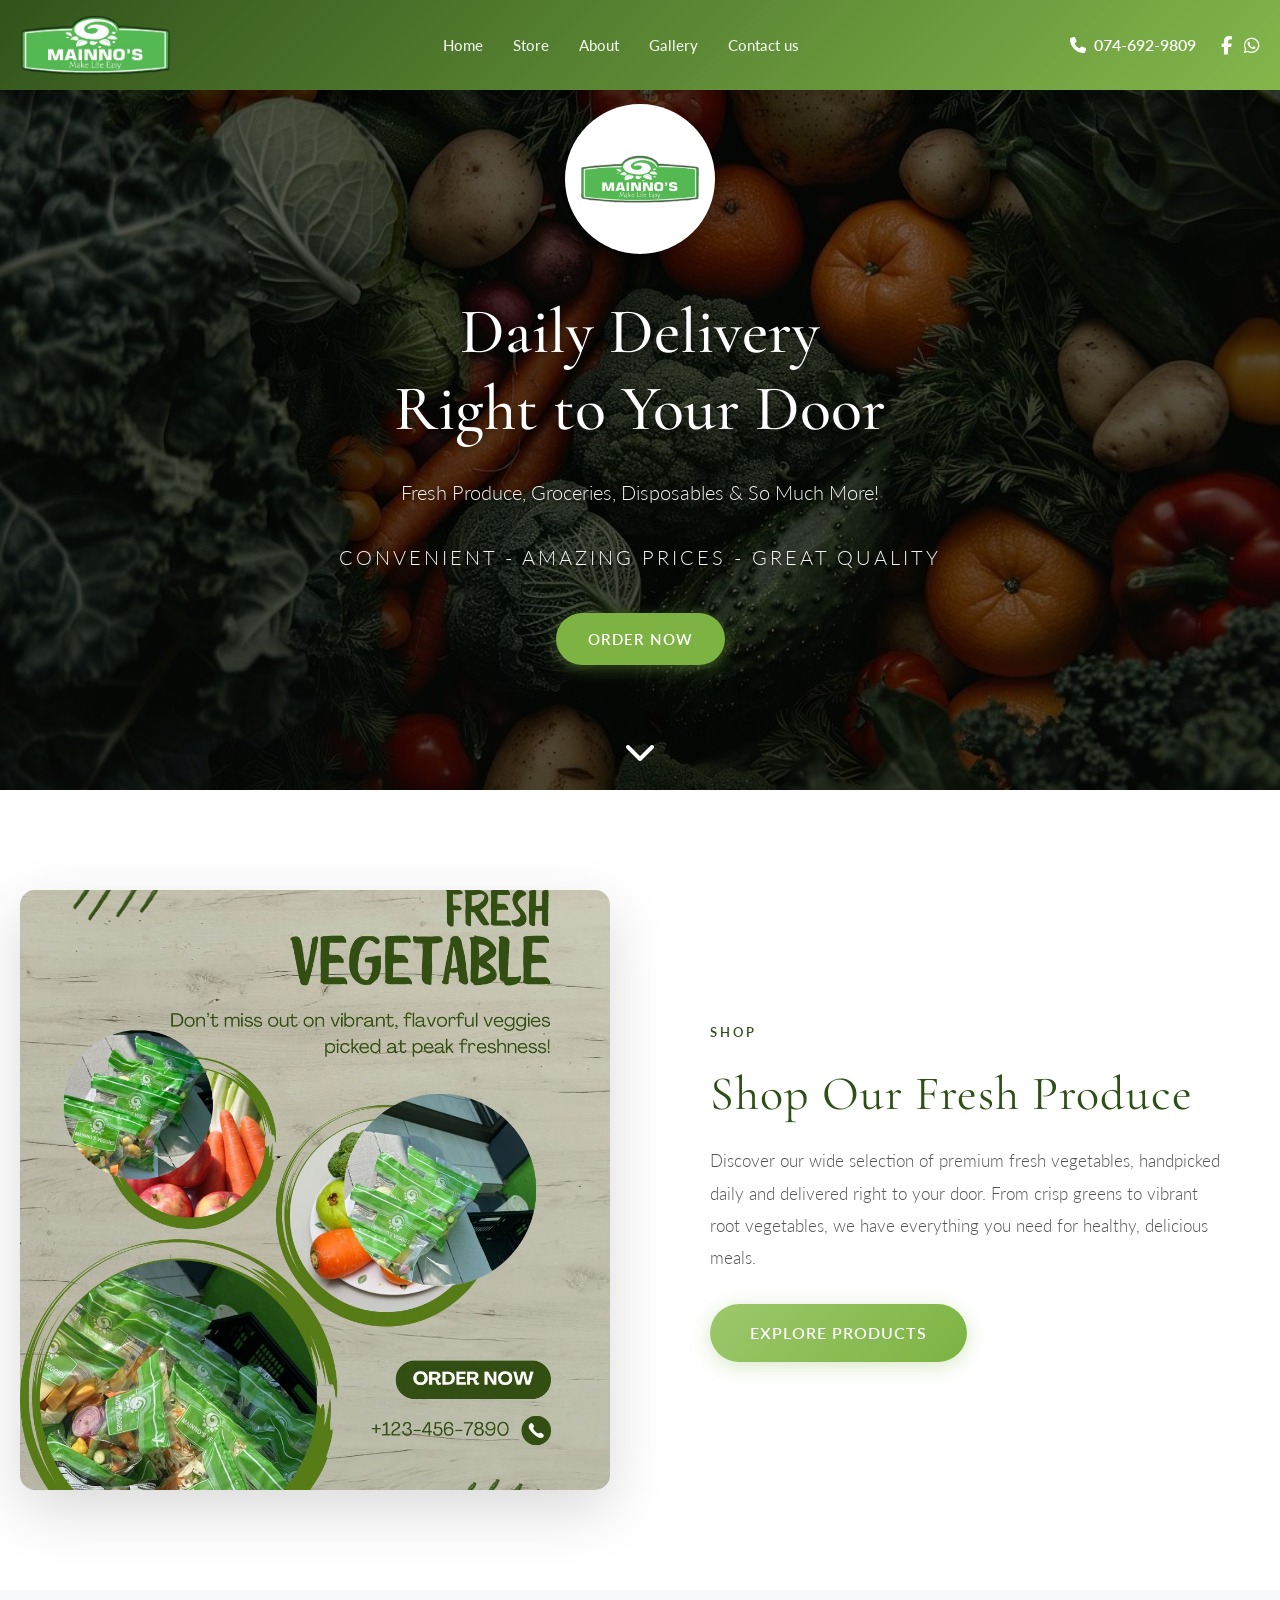
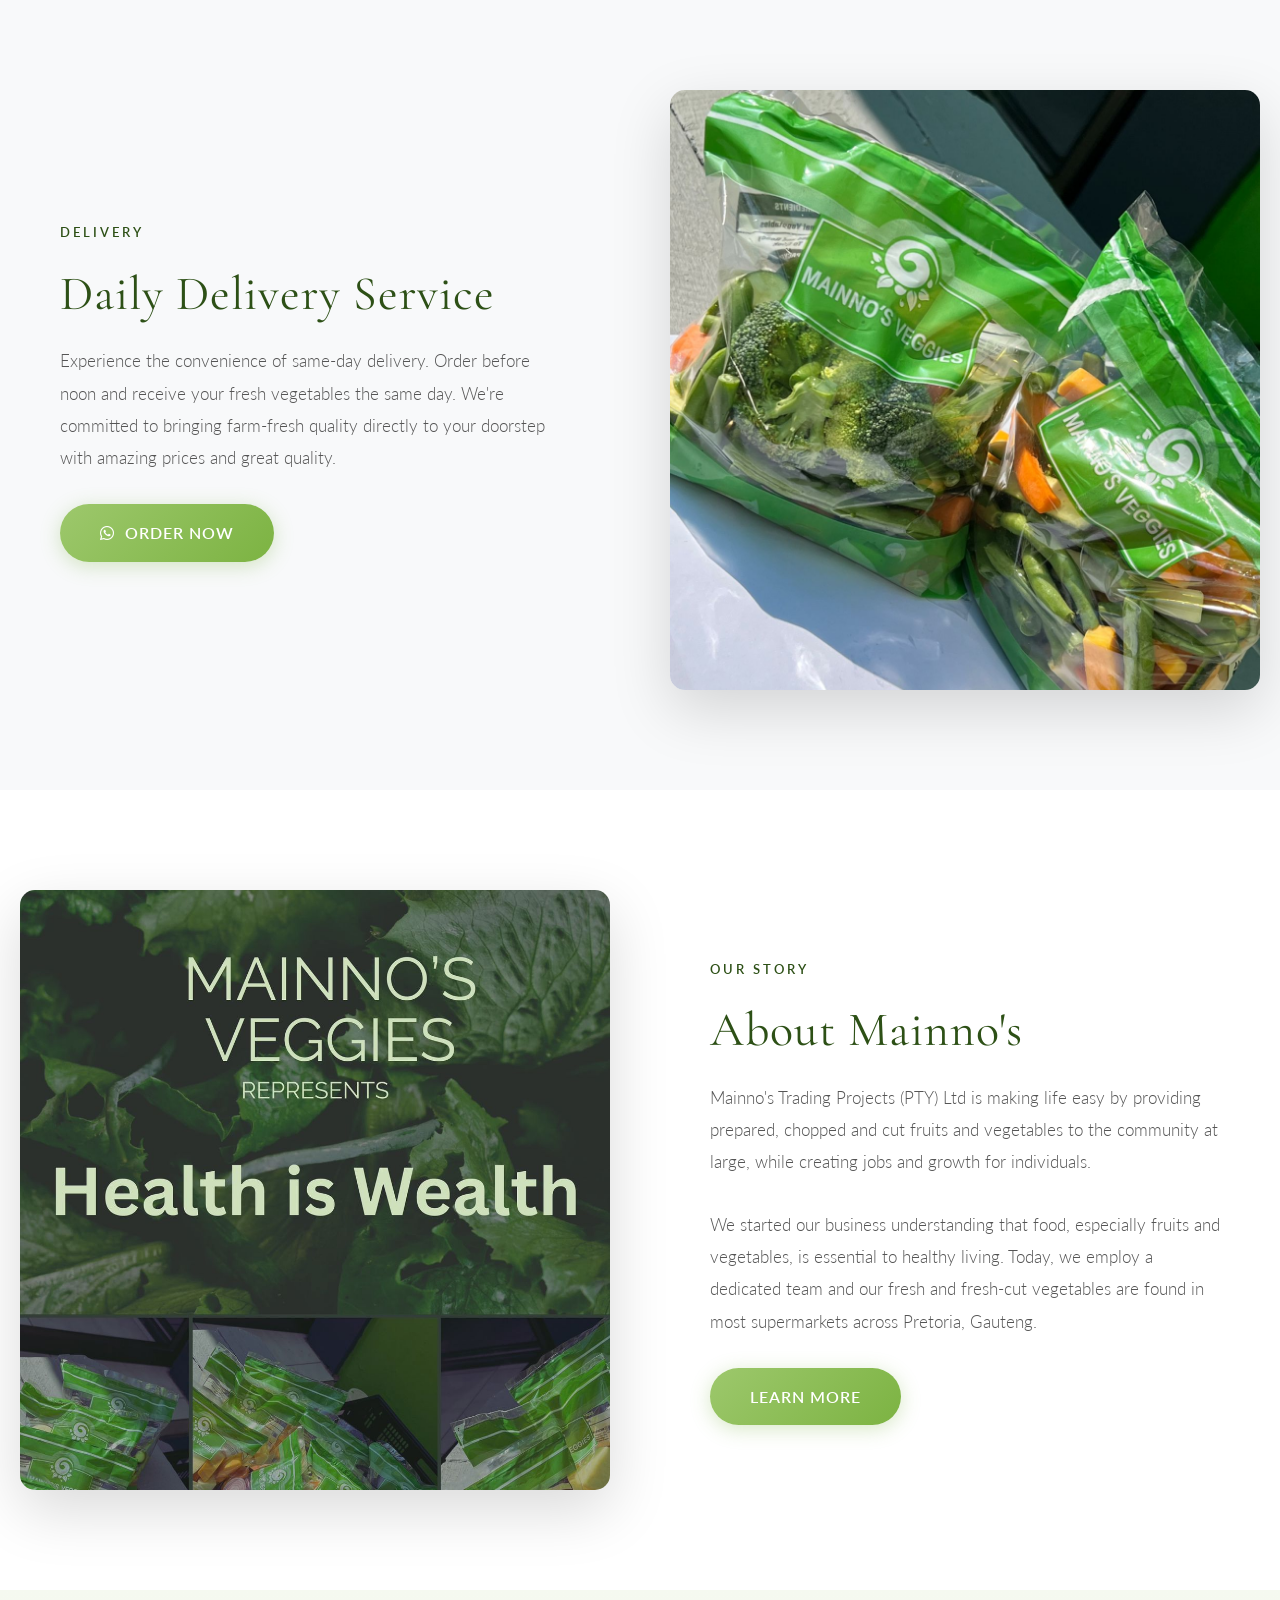
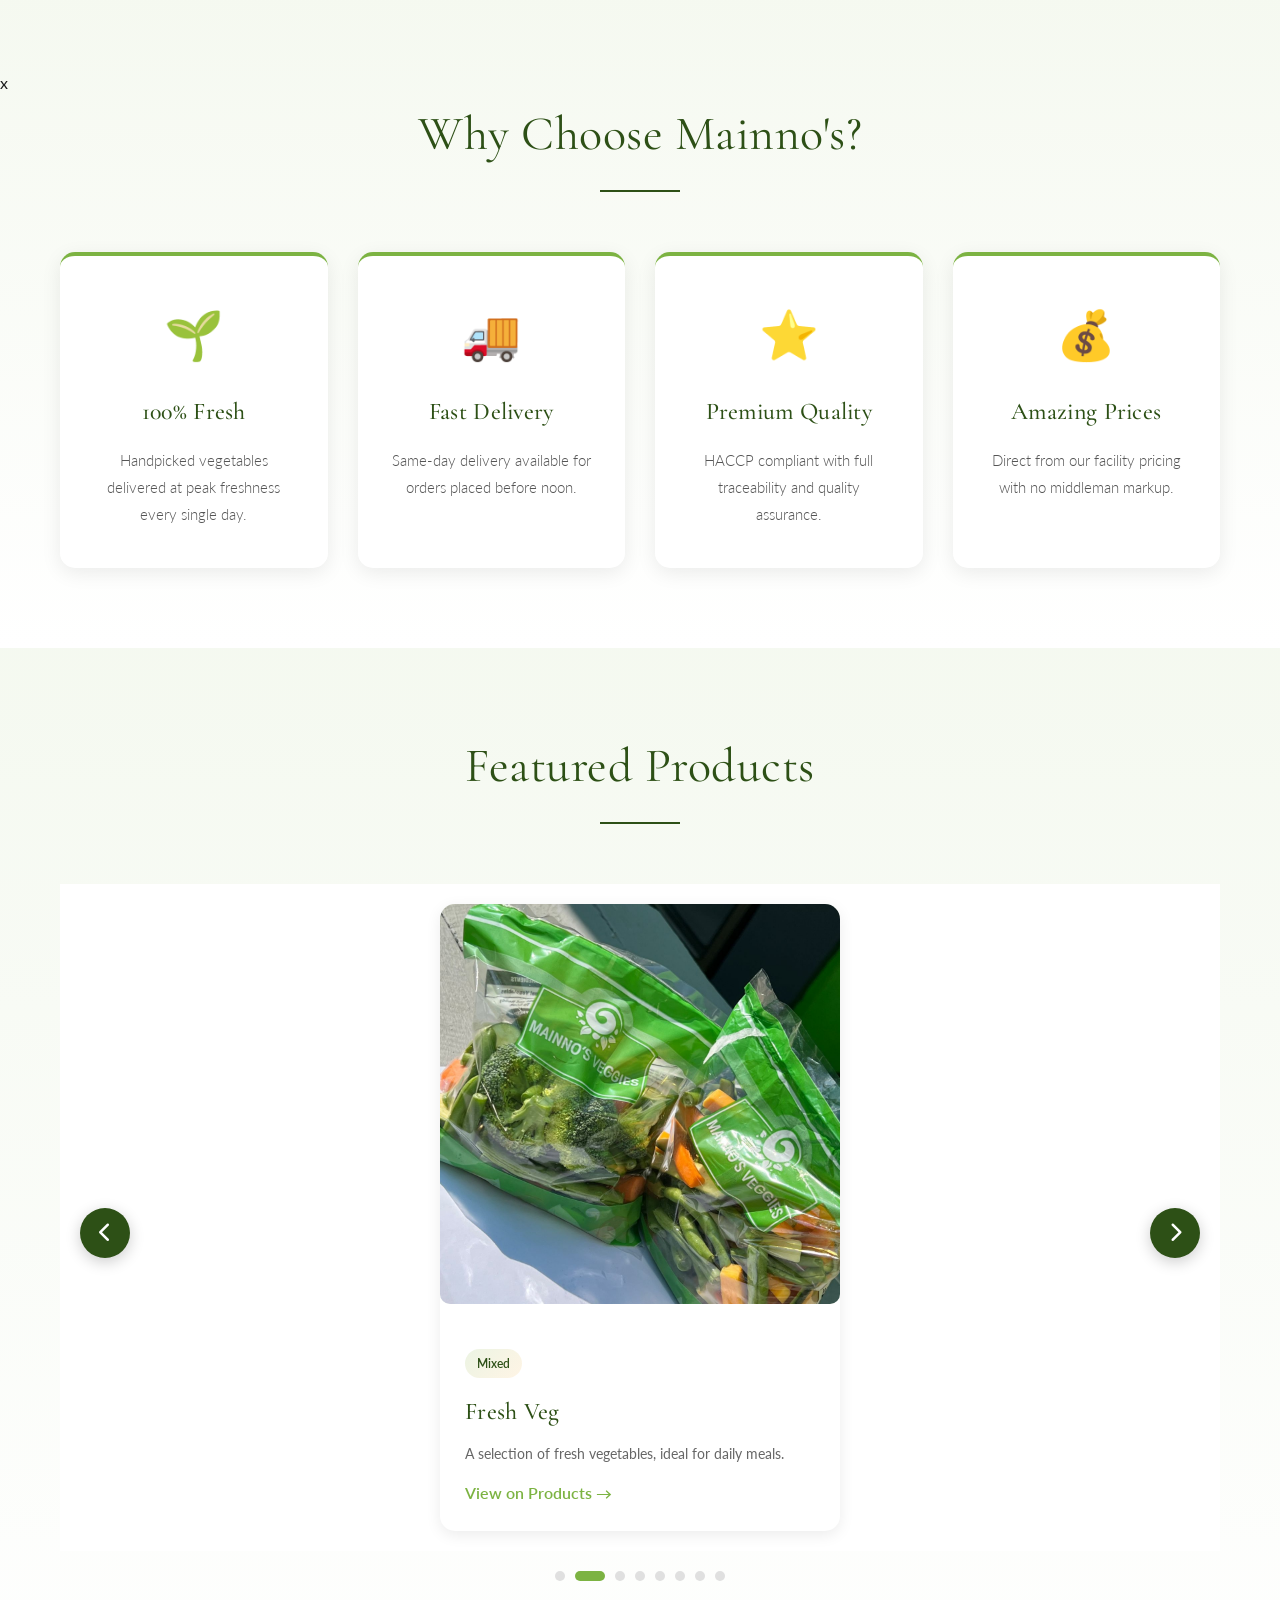
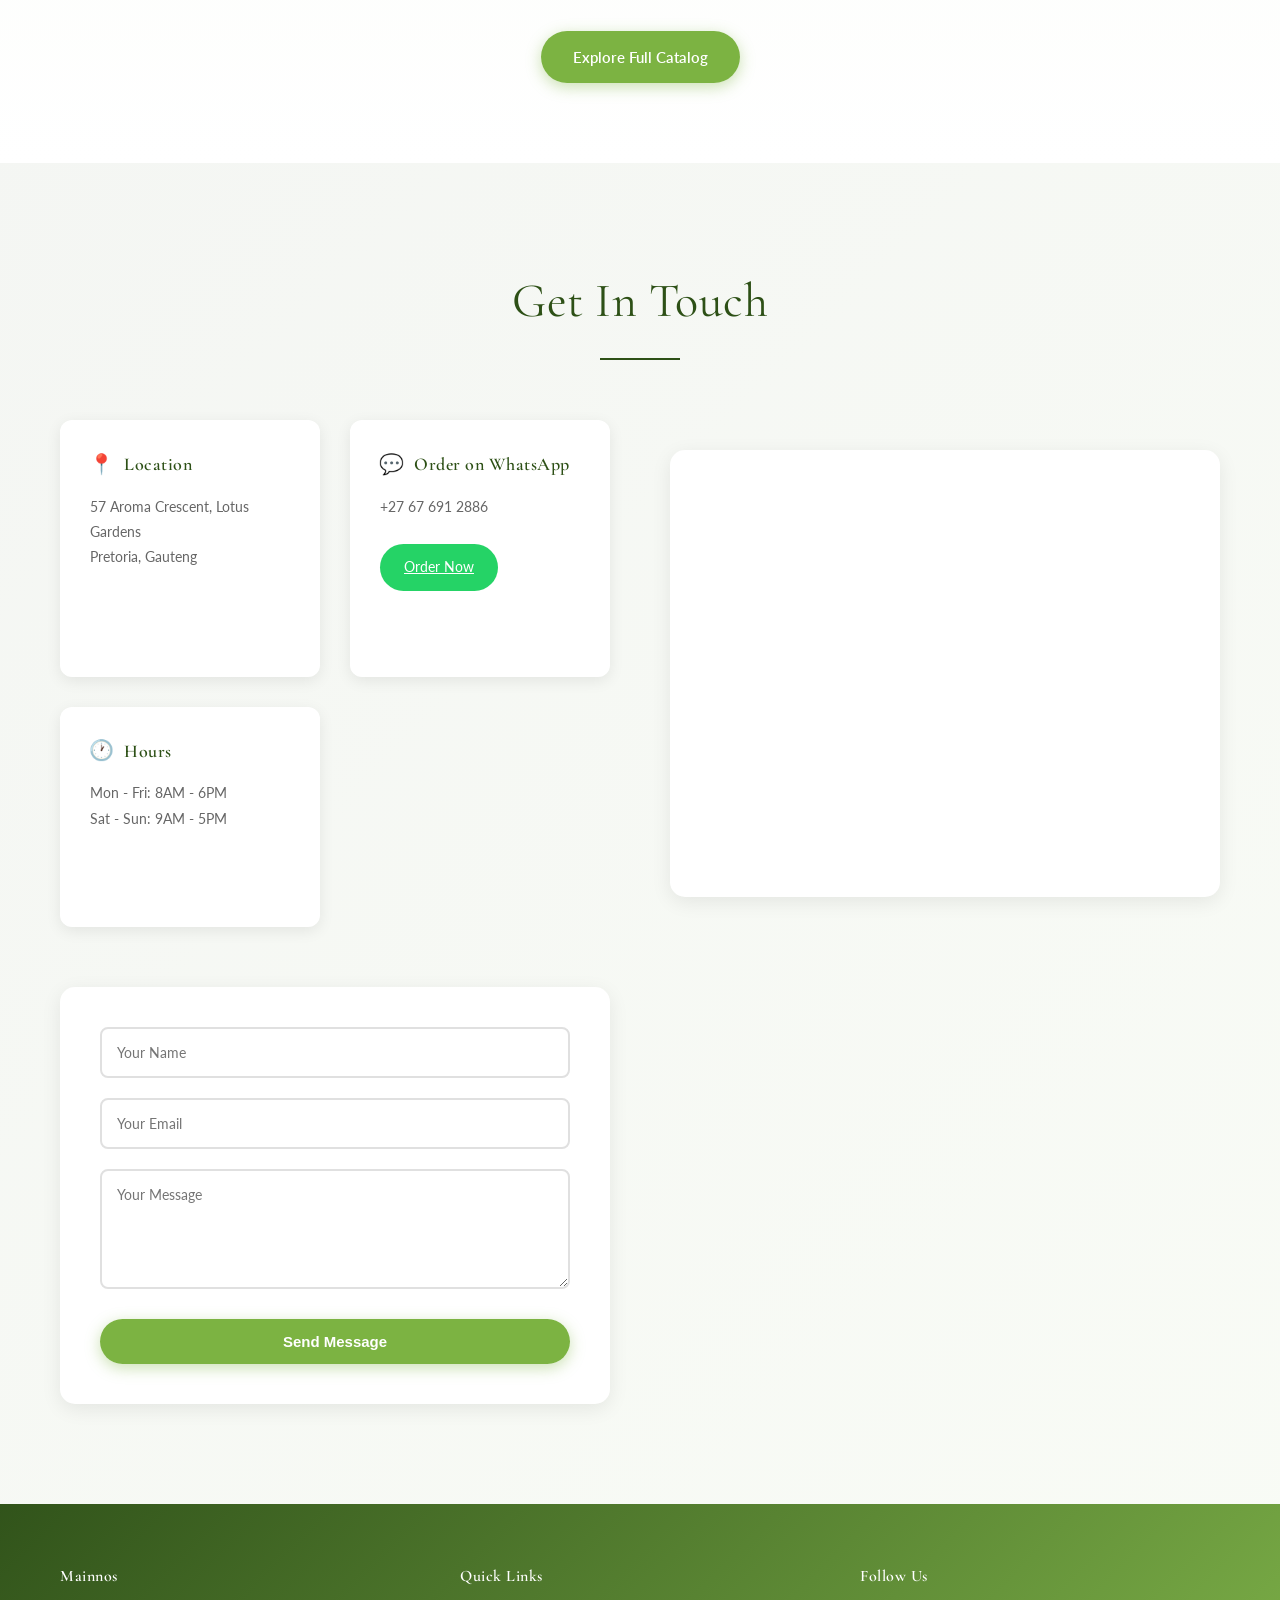
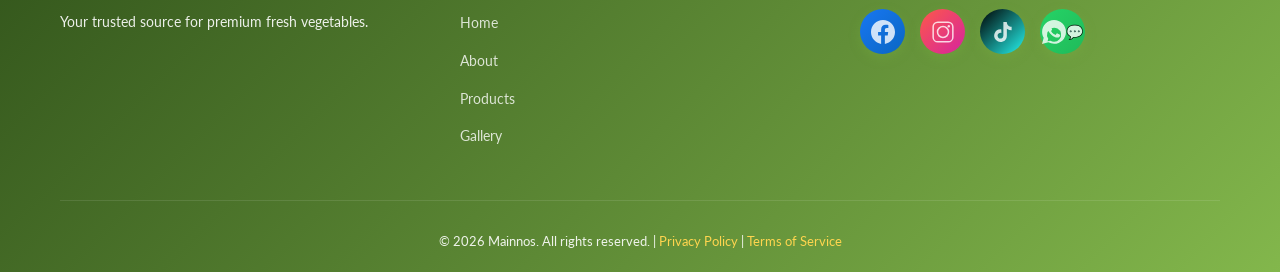
==== commit 4ee80e29: "changed the font." ====
--- a/index.html
+++ b/index.html
@@ -4,6 +4,9 @@
     <meta charset="UTF-8">
     <meta name="viewport" content="width=device-width, initial-scale=1.0">
     <title>Mainnos - Premium Fresh Vegetables</title>
+    <link rel="preconnect" href="https://fonts.googleapis.com">
+    <link rel="preconnect" href="https://fonts.gstatic.com" crossorigin>
+    <link href="https://fonts.googleapis.com/css2?family=Cormorant+Garamond:wght@300;400;500;600;700&family=Lato:wght@300;400;700&display=swap" rel="stylesheet">
     <link rel="stylesheet" href="https://cdnjs.cloudflare.com/ajax/libs/font-awesome/6.5.1/css/all.min.css" integrity="sha512-DTOQO9RWCH3H0DmF6vnEb3nrFvNY9x2gF0QAsSxZJzDaRXll3PJLAkzLFtXohg2TN5T07z5BvIQnQTTQwccA==" crossorigin="anonymous" referrerpolicy="no-referrer" />
     <link rel="stylesheet" href="css/styles.css">
 </head>
@@ -104,7 +107,7 @@
     </section>
 
     <!-- Features Section -->
-    <section class="features" id="features">
+    <section class="features" id="features">x
         <div class="container">
             <h2>Why Choose Mainno's?</h2>
             <div class="features-grid">
--- a/css/styles.css
+++ b/css/styles.css
@@ -29,13 +29,20 @@
 }
 
 body {
-    font-family: 'Segoe UI', Tahoma, Geneva, Verdana, sans-serif;
+    font-family: 'Lato', -apple-system, BlinkMacSystemFont, 'Segoe UI', sans-serif;
     color: var(--dark-text);
     line-height: 1.6;
     background-color: #ffffff;
     overflow-x: hidden;
     -webkit-font-smoothing: antialiased;
     -moz-osx-font-smoothing: grayscale;
+}
+
+/* Elegant serif font for all headings */
+h1, h2, h3, h4, h5, h6 {
+    font-family: 'Cormorant Garamond', Georgia, serif;
+    font-weight: 600;
+    letter-spacing: 0.5px;
 }
 
 /* Better touch targets for mobile */
@@ -286,17 +293,19 @@
 }
 
 .hero h1 {
+    font-family: 'Cormorant Garamond', Georgia, serif;
     font-size: 64px;
-    font-weight: 900;
-    letter-spacing: -1px;
-    line-height: 1.1;
+    font-weight: 500;
+    letter-spacing: 0px;
+    line-height: 1.2;
     margin: 0;
     text-shadow: 2px 2px 8px rgba(0, 0, 0, 0.5);
 }
 
 .hero-subtitle {
+    font-family: 'Lato', sans-serif;
     font-size: 24px;
-    font-weight: 400;
+    font-weight: 300;
     line-height: 1.4;
     margin: 10px 0;
     opacity: 1;
@@ -304,12 +313,14 @@
 }
 
 .hero-features {
-    font-size: 20px;
+    font-family: 'Lato', sans-serif;
+    font-size: 18px;
     font-weight: 600;
-    letter-spacing: 2px;
+    letter-spacing: 3px;
     margin: 5px 0 20px;
     opacity: 1;
     text-shadow: 1px 1px 4px rgba(0, 0, 0, 0.5);
+    text-transform: uppercase;
 }
 
 .hero p {
@@ -371,13 +382,15 @@
 }
 
 .page-hero h1 {
+    font-family: 'Cormorant Garamond', Georgia, serif;
     font-size: 56px;
-    font-weight: 900;
+    font-weight: 500;
     margin: 0 0 15px 0;
-    letter-spacing: -1px;
+    letter-spacing: 0.5px;
 }
 
 .page-hero-subtitle {
+    font-family: 'Lato', sans-serif;
     font-size: 22px;
     font-weight: 300;
     opacity: 0.95;
@@ -532,23 +545,26 @@
 
 .features h2 {
     text-align: center;
-    font-size: 42px;
+    font-family: 'Cormorant Garamond', Georgia, serif;
+    font-size: 48px;
+    font-weight: 400;
     margin-bottom: 60px;
     color: var(--primary-color);
     position: relative;
     padding-bottom: 20px;
+    letter-spacing: 0.5px;
 }
 
 .features h2::after {
     content: '';
     position: absolute;
-    width: 60px;
-    height: 4px;
-    background: linear-gradient(90deg, var(--secondary-color), var(--accent-color));
+    width: 80px;
+    height: 2px;
+    background: var(--primary-color);
     bottom: 0;
     left: 50%;
     transform: translateX(-50%);
-    border-radius: 2px;
+    border-radius: 0;
 }
 
 .features-grid {
@@ -580,15 +596,20 @@
 }
 
 .feature-card h3 {
-    font-size: 20px;
+    font-family: 'Cormorant Garamond', Georgia, serif;
+    font-size: 24px;
+    font-weight: 500;
     margin-bottom: 15px;
     color: var(--primary-color);
+    letter-spacing: 0.3px;
 }
 
 .feature-card p {
-    color: var(--light-text);
-    font-size: 14px;
+    font-family: 'Lato', sans-serif;
+    color: #555;
+    font-size: 15px;
     line-height: 1.8;
+    font-weight: 300;
 }
 
 /* ==================== About Section ==================== */
@@ -598,22 +619,25 @@
 }
 
 .about h2 {
-    font-size: 42px;
+    font-family: 'Cormorant Garamond', Georgia, serif;
+    font-size: 48px;
+    font-weight: 400;
     color: var(--primary-color);
     margin-bottom: 40px;
     position: relative;
     padding-bottom: 15px;
+    letter-spacing: 0.5px;
 }
 
 .about h2::after {
     content: '';
     position: absolute;
-    width: 50px;
-    height: 4px;
-    background: var(--secondary-color);
+    width: 80px;
+    height: 2px;
+    background: var(--primary-color);
     bottom: 0;
     left: 0;
-    border-radius: 2px;
+    border-radius: 0;
 }
 
 .about-content {
@@ -715,17 +739,22 @@
 }
 
 .promo-text h2 {
+    font-family: 'Cormorant Garamond', Georgia, serif;
     font-size: 48px;
+    font-weight: 400;
     color: var(--primary-color);
     margin-bottom: 20px;
-    line-height: 1.2;
+    line-height: 1.3;
+    letter-spacing: 0.5px;
 }
 
 .promo-text p {
-    font-size: 16px;
-    color: var(--light-text);
-    line-height: 1.8;
+    font-family: 'Lato', sans-serif;
+    font-size: 17px;
+    color: #555;
+    line-height: 1.9;
     margin-bottom: 30px;
+    font-weight: 300;
 }
 
 .promo-phone {
@@ -787,23 +816,26 @@
 
 .featured h2 {
     text-align: center;
-    font-size: 42px;
+    font-family: 'Cormorant Garamond', Georgia, serif;
+    font-size: 48px;
+    font-weight: 400;
     margin-bottom: 60px;
     color: var(--primary-color);
     position: relative;
     padding-bottom: 20px;
+    letter-spacing: 0.5px;
 }
 
 .featured h2::after {
     content: '';
     position: absolute;
-    width: 60px;
-    height: 4px;
-    background: linear-gradient(90deg, var(--secondary-color), var(--accent-color));
+    width: 80px;
+    height: 2px;
+    background: var(--primary-color);
     bottom: 0;
     left: 50%;
     transform: translateX(-50%);
-    border-radius: 2px;
+    border-radius: 0;
 }
 
 /* Mobile Featured Grid (shown on mobile only) */
@@ -1106,23 +1138,26 @@
 
 .contact h2 {
     text-align: center;
-    font-size: 42px;
+    font-family: 'Cormorant Garamond', Georgia, serif;
+    font-size: 48px;
+    font-weight: 400;
     margin-bottom: 60px;
     color: var(--primary-color);
     position: relative;
     padding-bottom: 20px;
+    letter-spacing: 0.5px;
 }
 
 .contact h2::after {
     content: '';
     position: absolute;
-    width: 60px;
-    height: 4px;
-    background: linear-gradient(90deg, var(--secondary-color), var(--accent-color));
+    width: 80px;
+    height: 2px;
+    background: var(--primary-color);
     bottom: 0;
     left: 50%;
     transform: translateX(-50%);
-    border-radius: 2px;
+    border-radius: 0;
 }
 
 .contact-content {
@@ -1426,9 +1461,12 @@
 }
 
 .product-info h3 {
-    font-size: 20px;
+    font-family: 'Cormorant Garamond', Georgia, serif;
+    font-size: 24px;
+    font-weight: 500;
     color: var(--primary-color);
     margin-bottom: 10px;
+    letter-spacing: 0.3px;
 }
 
 .category-badge {
@@ -2160,27 +2198,32 @@
 
 .content-label {
     display: inline-block;
-    font-size: 14px;
+    font-family: 'Lato', sans-serif;
+    font-size: 13px;
     font-weight: 600;
-    letter-spacing: 2px;
+    letter-spacing: 3px;
     text-transform: uppercase;
-    color: var(--secondary-color);
-    margin-bottom: 20px;
-}
-
-.content-text h2 {
-    font-size: 48px;
-    font-weight: 700;
     color: var(--primary-color);
     margin-bottom: 20px;
-    line-height: 1.2;
+}
+
+.content-text h2 {
+    font-family: 'Cormorant Garamond', Georgia, serif;
+    font-size: 48px;
+    font-weight: 400;
+    color: var(--primary-color);
+    margin-bottom: 20px;
+    line-height: 1.3;
+    letter-spacing: 1px;
 }
 
 .content-text p {
-    font-size: 18px;
-    line-height: 1.8;
-    color: var(--light-text);
+    font-family: 'Lato', sans-serif;
+    font-size: 17px;
+    line-height: 1.9;
+    color: #555;
     margin-bottom: 30px;
+    font-weight: 300;
 }
 
 .content-image {
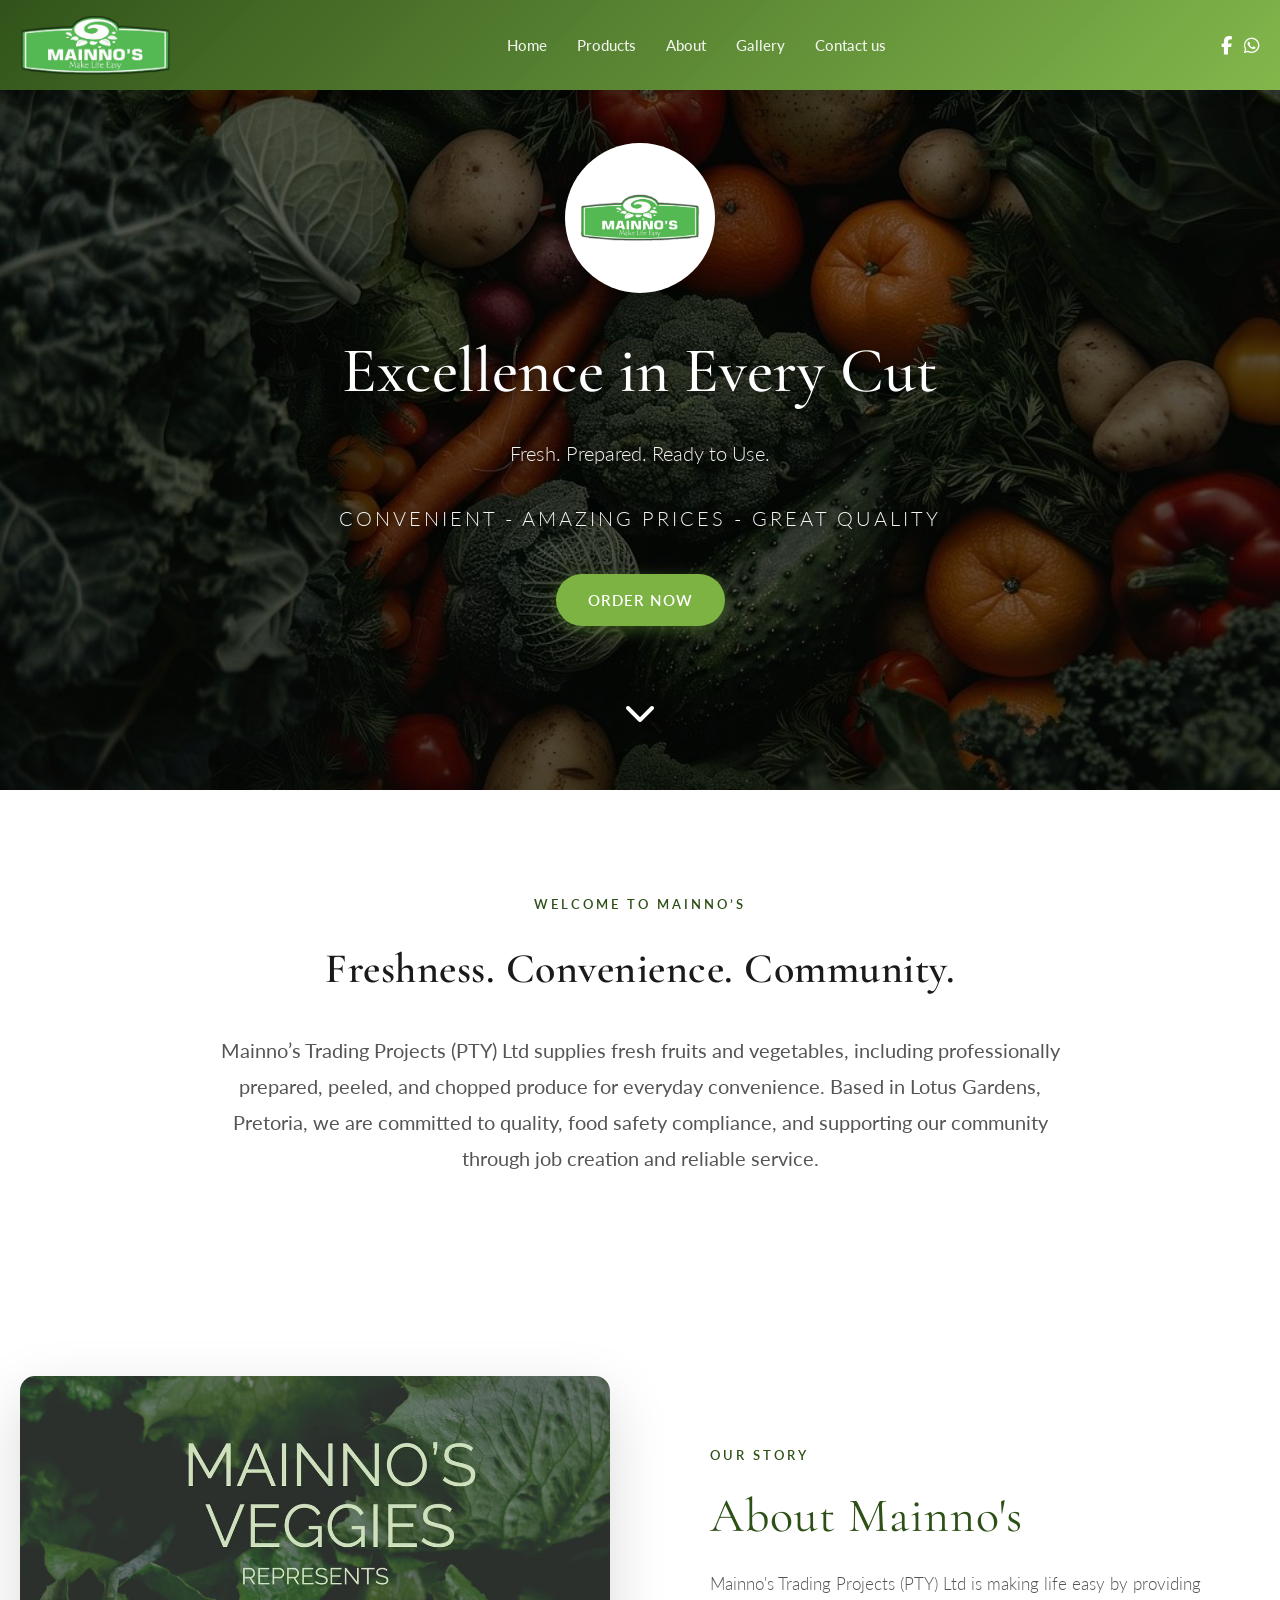
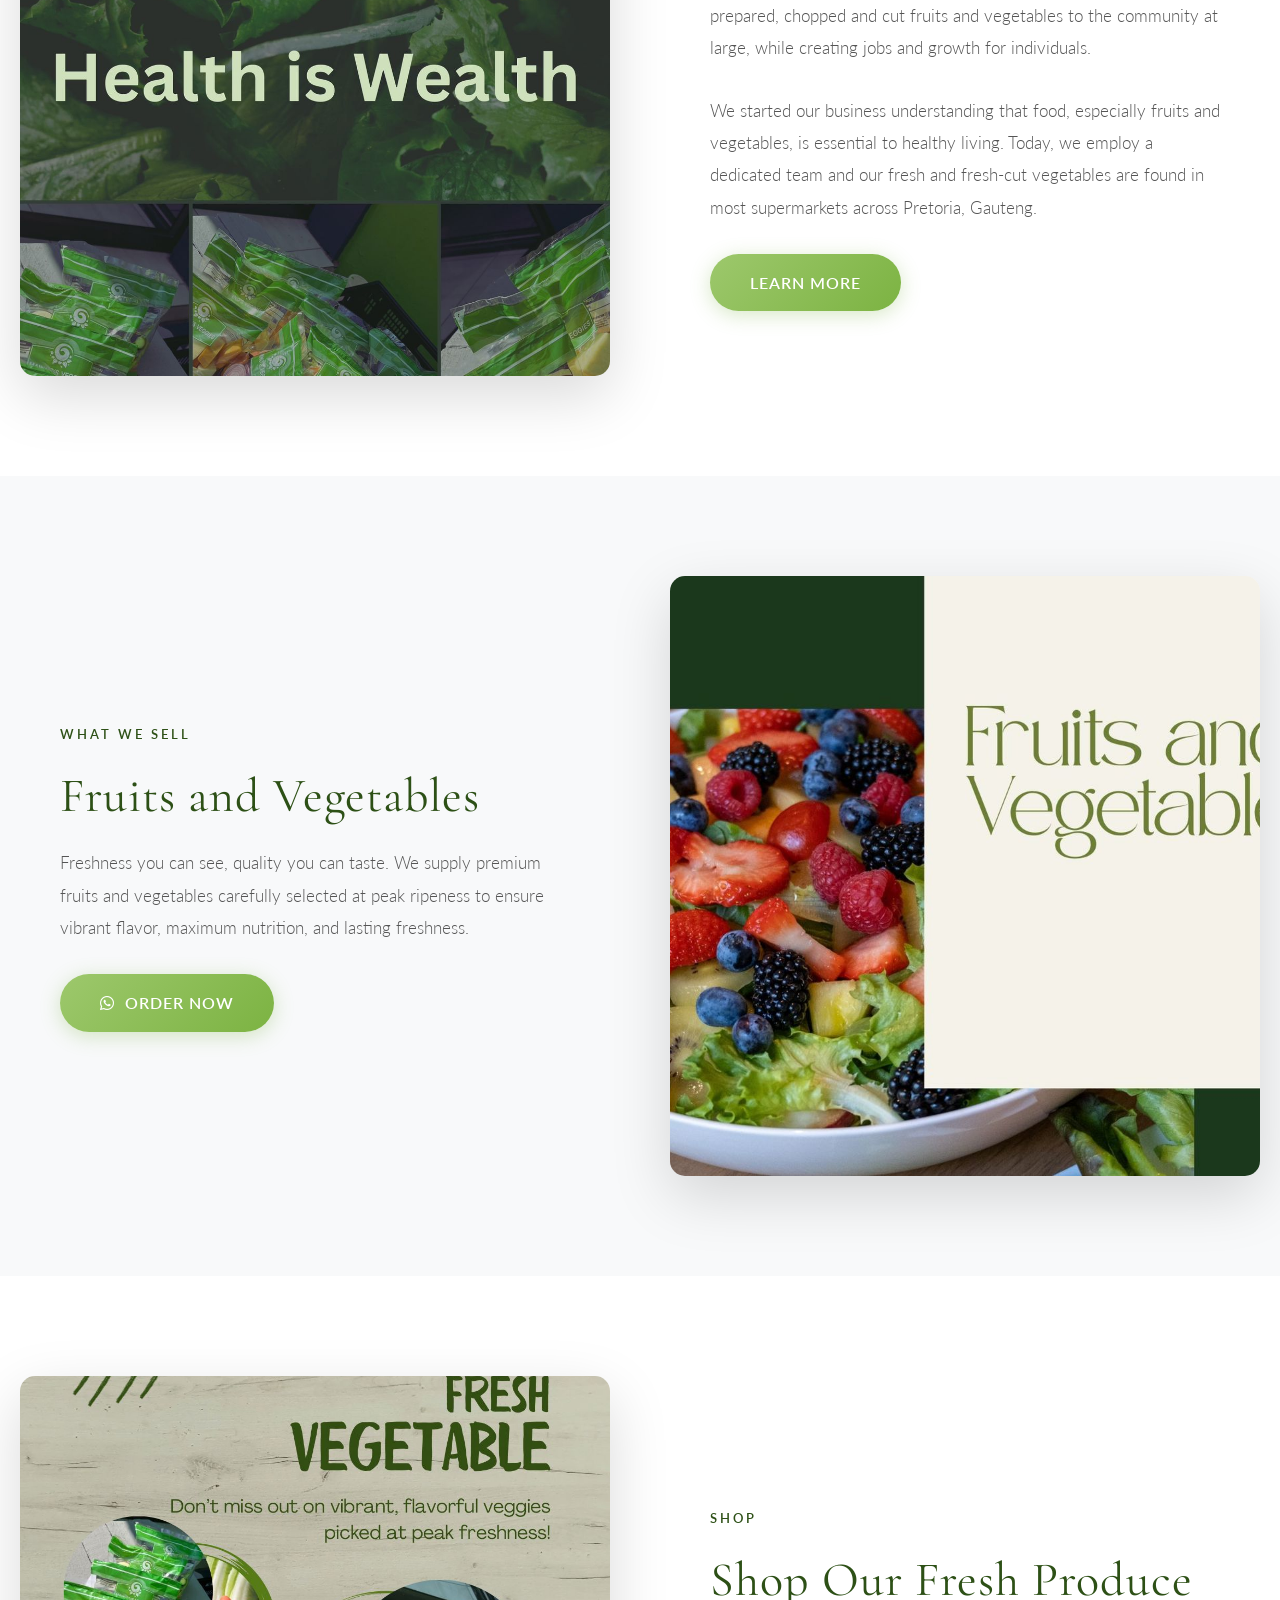
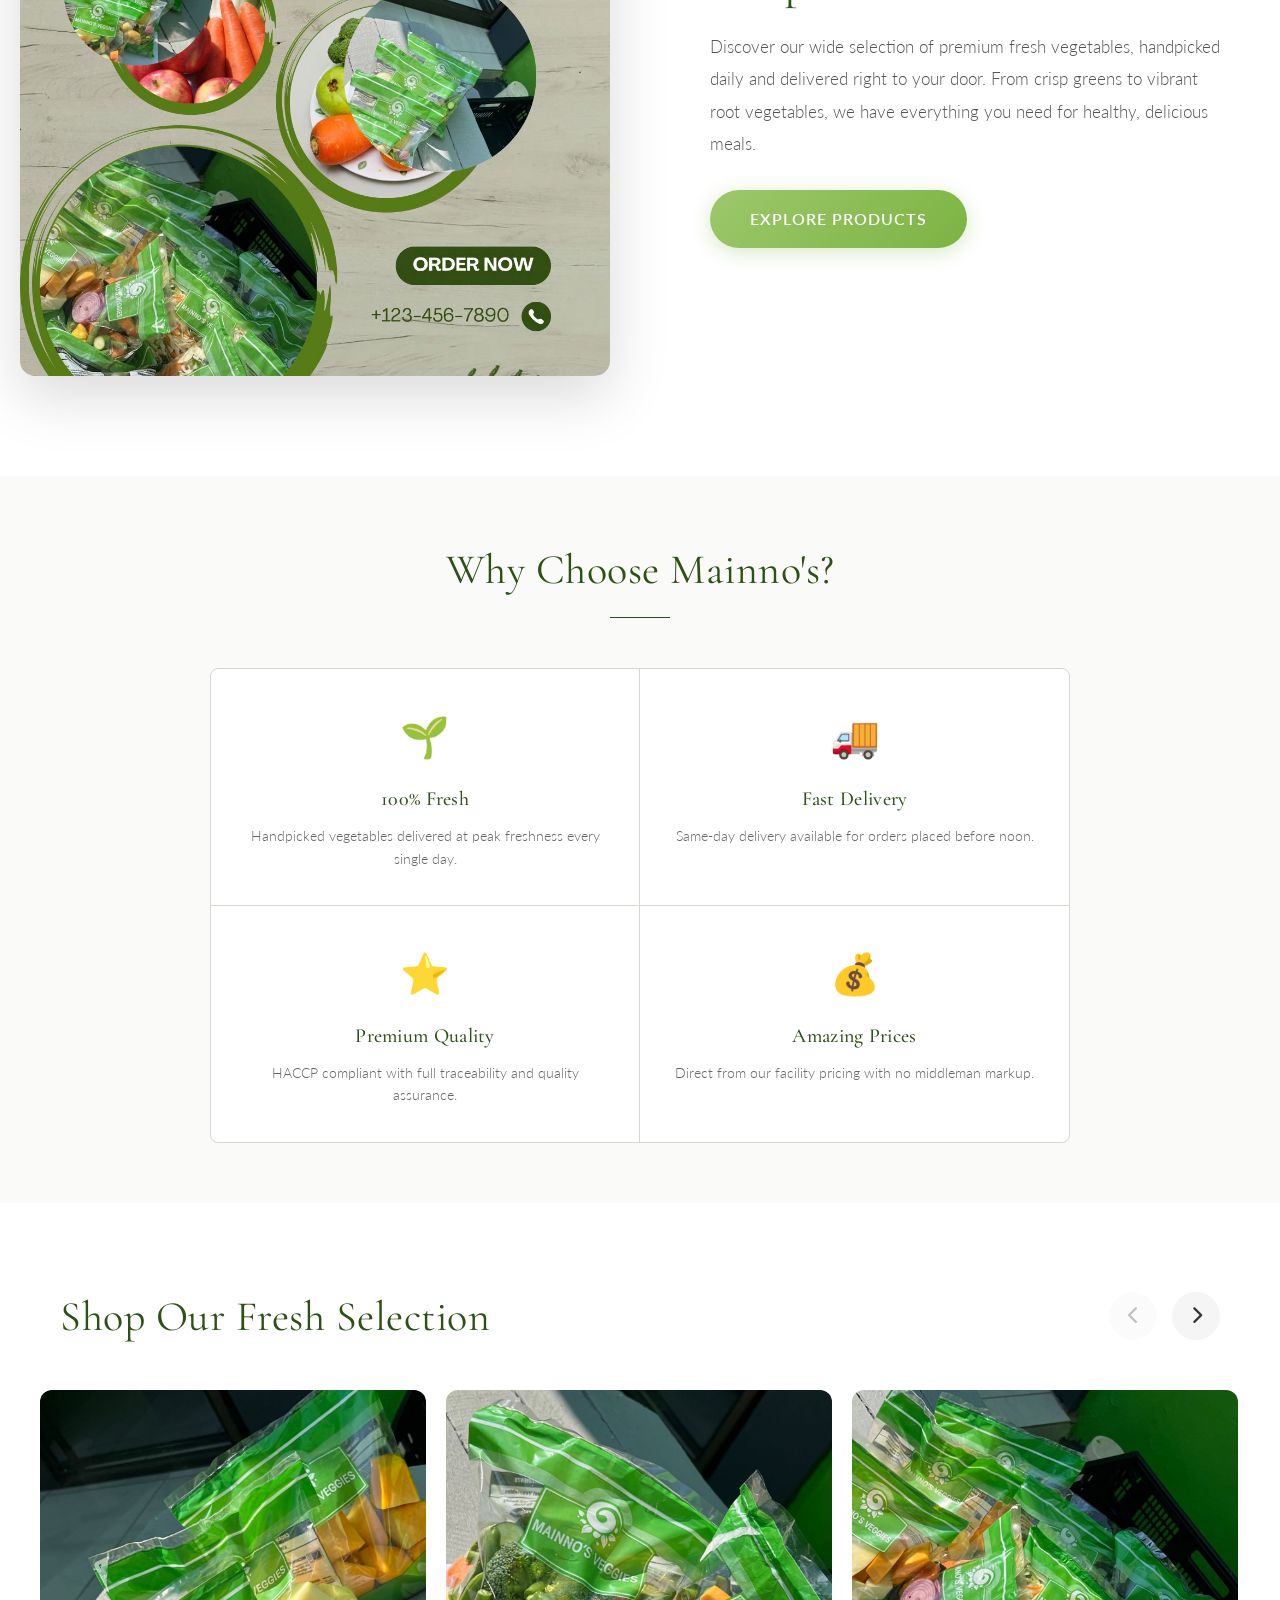
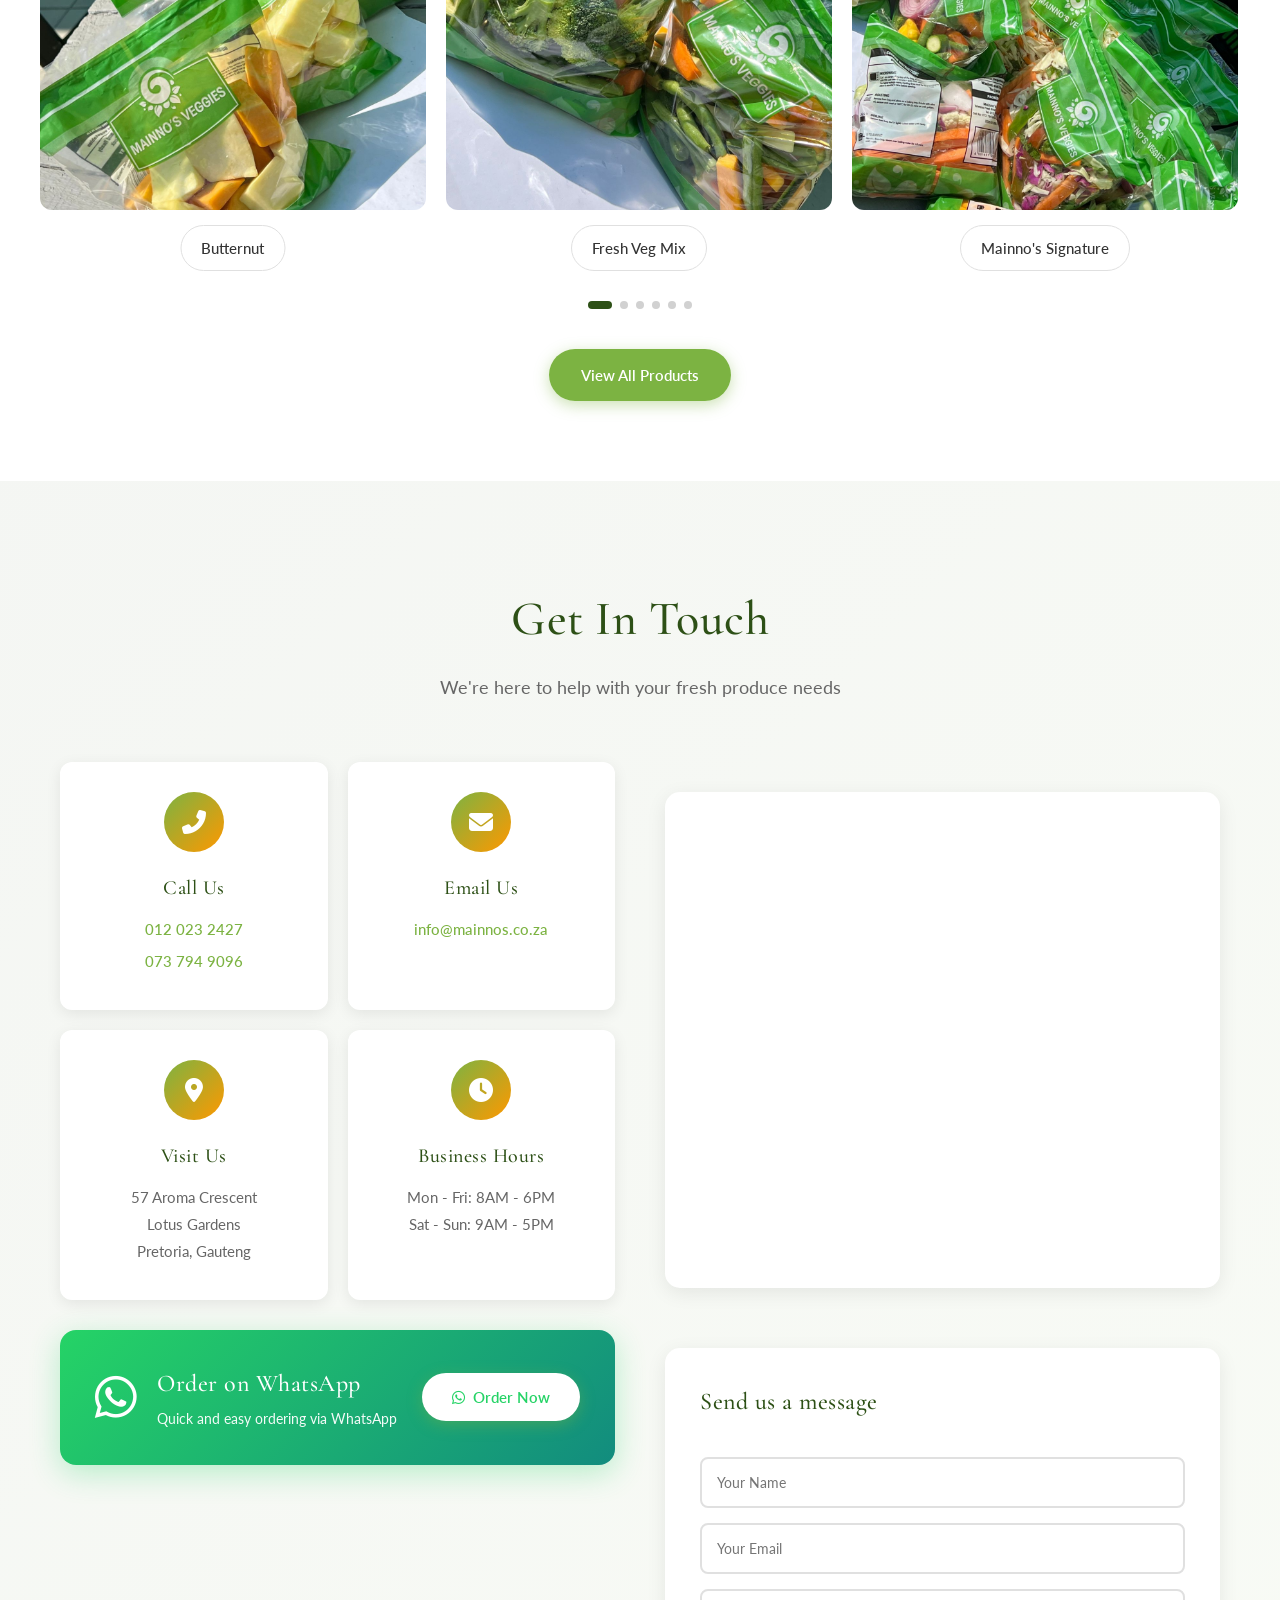
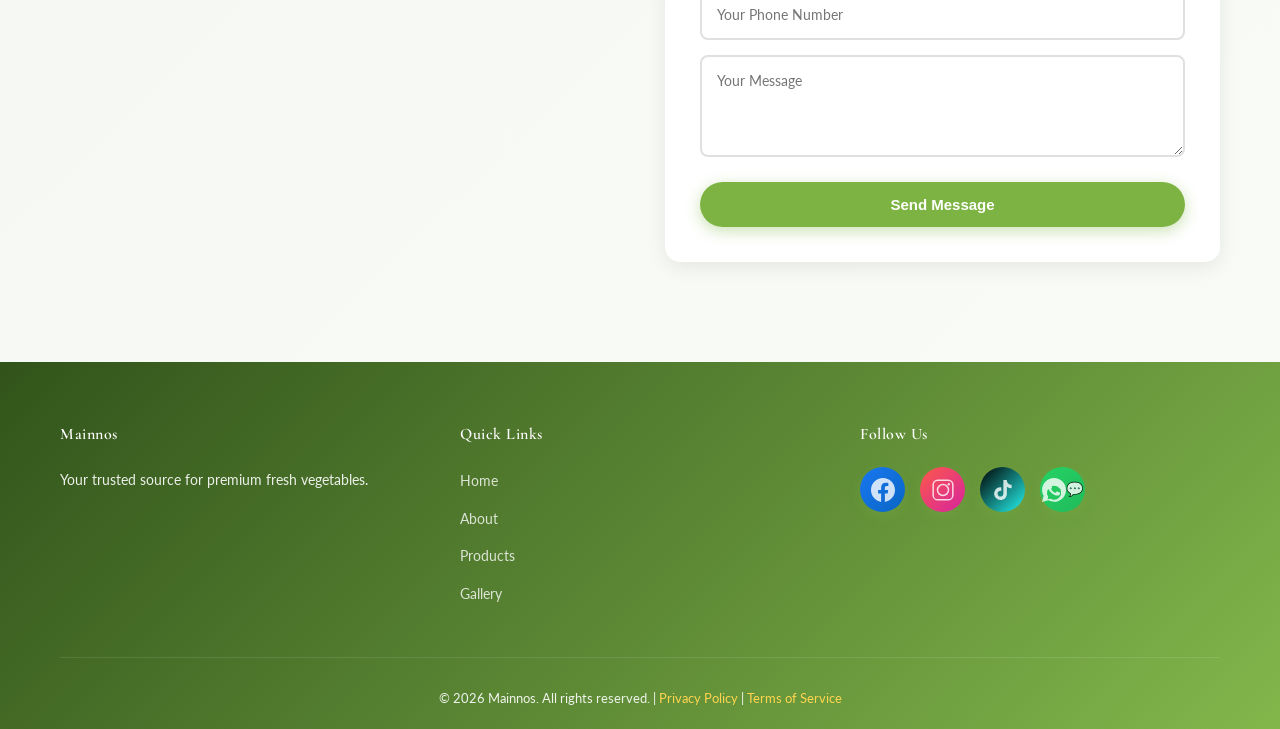
==== commit aa43affb: "Updated" ====
--- a/index.html
+++ b/index.html
@@ -19,16 +19,15 @@
             </div>
             <ul class="nav-links">
                 <li><a href="index.html">Home</a></li>
-                <li><a href="products.html">Store</a></li>
+                <li><a href="products.html">Products</a></li>
                 <li><a href="about.html">About</a></li>
                 <li><a href="gallery.html">Gallery</a></li>
                 <li><a href="#contact">Contact us</a></li>
             </ul>
             <div class="nav-right">
-                <a href="tel:+27676912886" class="nav-phone"><i class="fas fa-phone"></i> 074-692-9809</a>
                 <div class="nav-social">
                     <a href="https://www.facebook.com/share/1B1vnDeU1z/?mibextid=wwXIfr" target="_blank" class="nav-social-icon"><i class="fab fa-facebook-f"></i></a>
-                    <a href="https://wa.me/27676912886" target="_blank" class="nav-social-icon"><i class="fab fa-whatsapp"></i></a>
+                    <a href="https://wa.me/27737949096" target="_blank" class="nav-social-icon"><i class="fab fa-whatsapp"></i></a>
                 </div>
             </div>
             <div class="hamburger">
@@ -45,11 +44,11 @@
             <div class="hero-logo">
                 <img src="Images/logo.png" alt="Mainnos Logo" class="hero-logo-img">
             </div>
-            <h1>Daily Delivery<br>Right to Your Door</h1>
-            <p class="hero-subtitle">Fresh Produce, Groceries, Disposables & So Much More!</p>
+            <h1>Excellence in Every Cut</h1>
+            <p class="hero-subtitle">Fresh. Prepared. Ready to Use.</p>
             <p class="hero-features">CONVENIENT - AMAZING PRICES - GREAT QUALITY</p>
             <div class="cta-buttons">
-                <a href="https://wa.me/27676912886?text=Hi%20Mainnos%2C%20I%20would%20like%20to%20place%20an%20order." target="_blank" class="btn btn-primary btn-order">Order Now</a>
+                <a href="https://wa.me/27737949096?text=Hi%20Mainnos%2C%20I%20would%20like%20to%20place%20an%20order." target="_blank" class="btn btn-primary btn-order">Order Now</a>
             </div>
             <div class="hero-arrow">
                 <i class="fas fa-chevron-down"></i>
@@ -58,39 +57,18 @@
         <div class="hero-background"></div>
     </section>
 
-
-
-    <!-- Shop Section -->
-    <section class="content-section">
-        <div class="content-section-split">
-            <div class="content-image">
-                <img src="Images/Picture.jpeg" alt="Fresh Vegetables" />
-            </div>
-            <div class="content-text">
-                <span class="content-label">SHOP</span>
-                <h2>Shop Our Fresh Produce</h2>
-                <p>Discover our wide selection of premium fresh vegetables, handpicked daily and delivered right to your door. From crisp greens to vibrant root vegetables, we have everything you need for healthy, delicious meals.</p>
-                <a href="products.html" class="content-cta">Explore Products</a>
-            </div>
-        </div>
-    </section>
-
-    <!-- Delivery Section -->
-    <section class="content-section alt-bg">
-        <div class="content-section-split reverse">
-            <div class="content-image">
-                <img src="Images/Fresh Veg.jpeg" alt="Fresh Delivery" />
-            </div>
-            <div class="content-text">
-                <span class="content-label">DELIVERY</span>
-                <h2>Daily Delivery Service</h2>
-                <p>Experience the convenience of same-day delivery. Order before noon and receive your fresh vegetables the same day. We're committed to bringing farm-fresh quality directly to your doorstep with amazing prices and great quality.</p>
-                <a href="https://wa.me/27676912886?text=Hi%20Mainnos%2C%20I%20would%20like%20to%20place%20an%20order." target="_blank" class="content-cta"><i class="fab fa-whatsapp"></i> Order Now</a>
-            </div>
-        </div>
-    </section>
-
-    <!-- About Section -->
+ <section class="content-section">
+        <div class="container" style="max-width: 900px; text-align: center;">
+            <span class="content-label">Welcome to Mainno’s</span>
+            <h2 style="font-size: 42px; margin-bottom: 30px;">Freshness. Convenience. Community.</h2>
+            <p style="font-size: 20px; line-height: 1.8; color: #555;">Mainno’s Trading Projects (PTY) Ltd supplies fresh fruits and vegetables, including professionally prepared, peeled, and chopped produce for everyday convenience. Based in Lotus Gardens, Pretoria, we are committed to quality, food safety compliance, and supporting our community through job creation and reliable service.</p>
+        </div>
+    </section>
+
+
+
+    <!-- Home Section -->
+
     <section class="content-section" id="about">
         <div class="content-section-split">
             <div class="content-image">
@@ -105,28 +83,62 @@
             </div>
         </div>
     </section>
+    
+
+    <!-- Delivery Section -->
+    <section class="content-section alt-bg">
+        <div class="content-section-split reverse">
+            <div class="content-image">
+                <img src="Images/Fruits and Veg.jpeg" alt="Fruits and Vegetables" />
+            </div>
+            <div class="content-text">
+                <span class="content-label">WHAT WE SELL</span>
+                <h2>Fruits and Vegetables</h2>
+                <p>Freshness you can see, quality you can taste. We supply premium fruits and vegetables carefully selected at peak ripeness to ensure vibrant flavor, maximum nutrition, and lasting freshness.</p>
+                <a href="https://wa.me/27737949096?text=Hi%20Mainnos%2C%20I%20would%20like%20to%20place%20an%20order." target="_blank" class="content-cta"><i class="fab fa-whatsapp"></i> Order Now</a>
+            </div>
+        </div>
+    </section>
+
+    <!-- Shop Section -->
+    <section class="content-section">
+        <div class="content-section-split">
+            <div class="content-image">
+                <img src="Images/Picture.jpeg" alt="Fresh Vegetables" />
+            </div>
+            <div class="content-text">
+                <span class="content-label">SHOP</span>
+                <h2>Shop Our Fresh Produce</h2>
+                <p>Discover our wide selection of premium fresh vegetables, handpicked daily and delivered right to your door. From crisp greens to vibrant root vegetables, we have everything you need for healthy, delicious meals.</p>
+                <a href="products.html" class="content-cta">Explore Products</a>
+            </div>
+        </div>
+    </section>
+
+
+
 
     <!-- Features Section -->
-    <section class="features" id="features">x
-        <div class="container">
+    <section class="features" id="features">
+        <div class="container" style="max-width: 900px;">
             <h2>Why Choose Mainno's?</h2>
-            <div class="features-grid">
-                <div class="feature-card">
+            <div class="features-compact">
+                <div class="feature-item">
                     <div class="feature-icon">🌱</div>
                     <h3>100% Fresh</h3>
                     <p>Handpicked vegetables delivered at peak freshness every single day.</p>
                 </div>
-                <div class="feature-card">
+                <div class="feature-item">
                     <div class="feature-icon">🚚</div>
                     <h3>Fast Delivery</h3>
                     <p>Same-day delivery available for orders placed before noon.</p>
                 </div>
-                <div class="feature-card">
+                <div class="feature-item">
                     <div class="feature-icon">⭐</div>
                     <h3>Premium Quality</h3>
                     <p>HACCP compliant with full traceability and quality assurance.</p>
                 </div>
-                <div class="feature-card">
+                <div class="feature-item">
                     <div class="feature-icon">💰</div>
                     <h3>Amazing Prices</h3>
                     <p>Direct from our facility pricing with no middleman markup.</p>
@@ -137,165 +149,76 @@
 
     <!-- Featured Section -->
     <section class="featured">
-        <div class="container">
-            <h2>Featured Products</h2>
+        <div class="container-fluid" style="max-width: 1400px; padding: 0 40px;">
+            <div class="featured-header">
+                <h2>Shop Our Fresh Selection</h2>
+                <div class="carousel-nav-buttons">
+                    <button class="nav-arrow nav-prev" id="prevBtn" aria-label="Previous">
+                        <i class="fas fa-chevron-left"></i>
+                    </button>
+                    <button class="nav-arrow nav-next" id="nextBtn" aria-label="Next">
+                        <i class="fas fa-chevron-right"></i>
+                    </button>
+                </div>
+            </div>
             
-            <!-- Mobile Featured Grid (shown on mobile only) -->
-            <div class="featured-mobile-grid">
-                <div class="product-card">
-                    <div class="product-image">
-                        <img src="Images/Butternut.jpeg" alt="Butternut" class="product-img" />
-                    </div>
-                    <div class="product-info">
-                        <span class="category-badge">Fresh</span>
-                        <h3>Butternut</h3>
-                        <p class="description">Fresh butternut squash, perfect for soups and roasting.</p>
-                        <a href="products.html" class="view-link">View on Products →</a>
-                    </div>
-                </div>
-                <div class="product-card">
-                    <div class="product-image">
-                        <img src="Images/Fresh Veg.jpeg" alt="Fresh Veg" class="product-img" />
-                    </div>
-                    <div class="product-info">
-                        <span class="category-badge">Mixed</span>
-                        <h3>Fresh Veg</h3>
-                        <p class="description">A selection of fresh vegetables, ideal for daily meals.</p>
-                        <a href="products.html" class="view-link">View on Products →</a>
-                    </div>
-                </div>
-                <div class="product-card">
-                    <div class="product-image">
-                        <img src="Images/Mainno's Veggies.jpeg" alt="Mainno's Veggies" class="product-img" />
-                    </div>
-                    <div class="product-info">
-                        <span class="category-badge">Signature</span>
-                        <h3>Mainno's Veggies</h3>
-                        <p class="description">Signature mix of Mainno's finest veggies.</p>
-                        <a href="products.html" class="view-link">View on Products →</a>
-                    </div>
-                </div>
-            </div>
-
-            <!-- Desktop Carousel (hidden on mobile) -->
-            <div class="carousel-wrapper">
-                <button class="carousel-btn carousel-prev" id="prevBtn" aria-label="Previous product">
-                    <i class="fas fa-chevron-left"></i>
-                </button>
-                <button class="carousel-btn carousel-next" id="nextBtn" aria-label="Next product">
-                    <i class="fas fa-chevron-right"></i>
-                </button>
-                <div class="carousel-container" id="featuredCarousel">
-                    <div class="carousel-slide">
-                        <div class="product-card">
-                            <div class="product-image">
-                                <img src="Images/Butternut.jpeg" alt="Butternut" class="product-img" />
-                            </div>
-                            <div class="product-info">
-                                <span class="category-badge">Fresh</span>
-                                <h3>Butternut</h3>
-                                <p class="description">Fresh butternut squash, perfect for soups and roasting.</p>
-                                <a href="products.html" class="view-link">View on Products →</a>
-                            </div>
-                        </div>
-                    </div>
-                    <div class="carousel-slide">
-                        <div class="product-card">
-                            <div class="product-image">
-                                <img src="Images/Fresh Veg.jpeg" alt="Fresh Veg" class="product-img" />
-                            </div>
-                            <div class="product-info">
-                                <span class="category-badge">Mixed</span>
-                                <h3>Fresh Veg</h3>
-                                <p class="description">A selection of fresh vegetables, ideal for daily meals.</p>
-                                <a href="products.html" class="view-link">View on Products →</a>
-                            </div>
-                        </div>
-                    </div>
-                    <div class="carousel-slide">
-                        <div class="product-card">
-                            <div class="product-image">
-                                <img src="Images/Mainno's Veggies.jpeg" alt="Mainno's Veggies" class="product-img" />
-                            </div>
-                            <div class="product-info">
-                                <span class="category-badge">Signature</span>
-                                <h3>Mainno's Veggies</h3>
-                                <p class="description">Signature mix of Mainno's finest veggies.</p>
-                                <a href="products.html" class="view-link">View on Products →</a>
-                            </div>
-                        </div>
-                    </div>
-                    <div class="carousel-slide">
-                        <div class="product-card">
-                            <div class="product-image">
-                                <img src="Images/Mixed Vegetables.jpeg" alt="Mixed Vegetables" class="product-img" />
-                            </div>
-                            <div class="product-info">
-                                <span class="category-badge">Mixed</span>
-                                <h3>Mixed Vegetables</h3>
-                                <p class="description">Colorful mix of vegetables for healthy eating.</p>
-                                <a href="products.html" class="view-link">View on Products →</a>
-                            </div>
-                        </div>
-                    </div>
-                    <div class="carousel-slide">
-                        <div class="product-card">
-                            <div class="product-image">
-                                <img src="Images/Veggies.jpeg" alt="Veggies" class="product-img" />
-                            </div>
-                            <div class="product-info">
-                                <span class="category-badge">Organic</span>
-                                <h3>Veggies</h3>
-                                <p class="description">Fresh, organic veggies for every occasion.</p>
-                                <a href="products.html" class="view-link">View on Products →</a>
-                            </div>
-                        </div>
-                    </div>
-                    <div class="carousel-slide">
-                        <div class="product-card">
-                            <div class="product-image">
-                                <img src="Images/Veggies 2.jpeg" alt="Veggies 2" class="product-img" />
-                            </div>
-                            <div class="product-info">
-                                <span class="category-badge">Organic</span>
-                                <h3>Veggies 2</h3>
-                                <p class="description">Another variety of our fresh veggies selection.</p>
-                                <a href="products.html" class="view-link">View on Products →</a>
-                            </div>
-                        </div>
-                    </div>
-                    <div class="carousel-slide">
-                        <div class="product-card">
-                            <div class="product-image">
-                                <img src="Images/Sale.jpeg" alt="Sale" class="product-img" />
-                            </div>
-                            <div class="product-info">
-                                <span class="category-badge">Special</span>
-                                <h3>Sale</h3>
-                                <p class="description">Special offers on selected vegetables.</p>
-                                <a href="products.html" class="view-link">View on Products →</a>
-                            </div>
-                        </div>
-                    </div>
-                    <div class="carousel-slide">
-                        <div class="product-card">
-                            <div class="product-image">
-                                <img src="Images/General.jpeg" alt="General" class="product-img" />
-                            </div>
-                            <div class="product-info">
-                                <span class="category-badge">General</span>
-                                <h3>General</h3>
-                                <p class="description">General selection of fresh produce.</p>
-                                <a href="products.html" class="view-link">View on Products →</a>
-                            </div>
-                        </div>
-                    </div>
-                </div>
-                <div class="carousel-indicators" id="indicators"></div>
-            </div>
+            <div class="products-carousel-wrapper">
+                <div class="products-carousel" id="featuredCarousel">
+                    <div class="product-showcase">
+                        <div class="showcase-image">
+                            <img src="Images/Butternut.jpeg" alt="Butternut" />
+                        </div>
+                        <div class="product-label">Butternut</div>
+                    </div>
+                    <div class="product-showcase">
+                        <div class="showcase-image">
+                            <img src="Images/Fresh Veg.jpeg" alt="Fresh Veg" />
+                        </div>
+                        <div class="product-label">Fresh Veg Mix</div>
+                    </div>
+                    <div class="product-showcase">
+                        <div class="showcase-image">
+                            <img src="Images/Mainno's Veggies.jpeg" alt="Mainno's Veggies" />
+                        </div>
+                        <div class="product-label">Mainno's Signature</div>
+                    </div>
+                    <div class="product-showcase">
+                        <div class="showcase-image">
+                            <img src="Images/Mixed Vegetables.jpeg" alt="Mixed Vegetables" />
+                        </div>
+                        <div class="product-label">Mixed Vegetables</div>
+                    </div>
+                    <div class="product-showcase">
+                        <div class="showcase-image">
+                            <img src="Images/Veggies.jpeg" alt="Veggies" />
+                        </div>
+                        <div class="product-label">Organic Veggies</div>
+                    </div>
+                    <div class="product-showcase">
+                        <div class="showcase-image">
+                            <img src="Images/Veggies 2.jpeg" alt="Veggies 2" />
+                        </div>
+                        <div class="product-label">Premium Selection</div>
+                    </div>
+                    <div class="product-showcase">
+                        <div class="showcase-image">
+                            <img src="Images/Sale.jpeg" alt="Sale" />
+                        </div>
+                        <div class="product-label">Special Offers</div>
+                    </div>
+                    <div class="product-showcase">
+                        <div class="showcase-image">
+                            <img src="Images/General.jpeg" alt="General" />
+                        </div>
+                        <div class="product-label">Daily Essentials</div>
+                    </div>
+                </div>
+            </div>
+            
+            <div class="carousel-progress" id="indicators"></div>
             
             <div class="cta-section">
-                <a href="products.html" class="btn btn-primary">Explore Full Catalog</a>
+                <a href="products.html" class="btn btn-primary">View All Products</a>
             </div>
         </div>
     </section>
@@ -304,32 +227,73 @@
     <section class="contact" id="contact">
         <div class="container">
             <h2>Get In Touch</h2>
+            <p class="section-subtitle">We're here to help with your fresh produce needs</p>
+            
             <div class="contact-content">
-                <div class="contact-info">
-                    <div class="info-card">
-                        <h3><span class="icon icon-location"></span>Location</h3>
-                        <p>57 Aroma Crescent, Lotus Gardens<br>Pretoria, Gauteng</p>
-                    </div>
-                    <div class="info-card">
-                        <h3><span class="icon icon-whatsapp"></span>Order on WhatsApp</h3>
-                        <p>+27 67 691 2886</p>
-                        <a href="https://wa.me/27676912886?text=Hi%20Mainnos%2C%20I%20would%20like%20to%20place%20an%20order." target="_blank" class="btn-small whatsapp-btn">Order Now</a>
-                    </div>
-
-                    <div class="info-card">
-                        <h3><span class="icon icon-clock"></span>Hours</h3>
-                        <p>Mon - Fri: 8AM - 6PM<br>Sat - Sun: 9AM - 5PM</p>
-                    </div>
-                </div>
-                <div id="mapContainer" class="map-container" style="display: block;">
-                    <iframe src="https://www.google.com/maps/embed?pb=!1m18!1m12!1m3!1d3592.7164906847726!2d25.747924!3d-25.716458!2m3!1f0!2f0!3f0!3m2!1i1024!2i768!4f13.1!3m3!1m2!1s0x1e9527f47a4e4b43%3A0xf5e4a5e6e6e6e6e6!2s57%20Aroma%20Crescent%2C%20Lotus%20Gardens%2C%20Pretoria%2C%200082!5e0!3m2!1sen!2za!4v" width="100%" height="400" style="border:0; border-radius: 10px;" allowfullscreen="" loading="lazy" referrerpolicy="no-referrer-when-downgrade"></iframe>
-                </div>
-                <form class="contact-form">
-                    <input type="text" placeholder="Your Name" required>
-                    <input type="email" placeholder="Your Email" required>
-                    <textarea placeholder="Your Message" rows="5" required></textarea>
-                    <button type="submit" class="btn btn-primary">Send Message</button>
-                </form>
+                <div class="contact-left">
+                    <div class="contact-info-grid">
+                        <div class="info-card">
+                            <div class="info-icon">
+                                <i class="fas fa-phone-alt"></i>
+                            </div>
+                            <h3>Call Us</h3>
+                            <p><a href="tel:+27120232427">012 023 2427</a></p>
+                            <p><a href="tel:+27737949096">073 794 9096</a></p>
+                        </div>
+                        
+                        <div class="info-card">
+                            <div class="info-icon">
+                                <i class="fas fa-envelope"></i>
+                            </div>
+                            <h3>Email Us</h3>
+                            <p><a href="mailto:info@mainnos.co.za">info@mainnos.co.za</a></p>
+                        </div>
+                        
+                        <div class="info-card">
+                            <div class="info-icon">
+                                <i class="fas fa-map-marker-alt"></i>
+                            </div>
+                            <h3>Visit Us</h3>
+                            <p>57 Aroma Crescent<br>Lotus Gardens<br>Pretoria, Gauteng</p>
+                        </div>
+                        
+                        <div class="info-card">
+                            <div class="info-icon">
+                                <i class="fas fa-clock"></i>
+                            </div>
+                            <h3>Business Hours</h3>
+                            <p>Mon - Fri: 8AM - 6PM<br>Sat - Sun: 9AM - 5PM</p>
+                        </div>
+                    </div>
+                    
+                    <div class="whatsapp-cta">
+                        <div class="whatsapp-content">
+                            <i class="fab fa-whatsapp"></i>
+                            <div>
+                                <h3>Order on WhatsApp</h3>
+                                <p>Quick and easy ordering via WhatsApp</p>
+                            </div>
+                        </div>
+                        <a href="https://wa.me/27737949096?text=Hi%20Mainnos%2C%20I%20would%20like%20to%20place%20an%20order." target="_blank" class="btn btn-primary">
+                            <i class="fab fa-whatsapp"></i> Order Now
+                        </a>
+                    </div>
+                </div>
+                
+                <div class="contact-right">
+                    <div class="map-container">
+                        <iframe src="https://www.google.com/maps/embed?pb=!1m18!1m12!1m3!1d3592.7164906847726!2d25.747924!3d-25.716458!2m3!1f0!2f0!3f0!3m2!1i1024!2i768!4f13.1!3m3!1m2!1s0x1e9527f47a4e4b43%3A0xf5e4a5e6e6e6e6e6!2s57%20Aroma%20Crescent%2C%20Lotus%20Gardens%2C%20Pretoria%2C%200082!5e0!3m2!1sen!2za!4v" width="100%" height="450" style="border:0; border-radius: 12px;" allowfullscreen="" loading="lazy" referrerpolicy="no-referrer-when-downgrade"></iframe>
+                    </div>
+                    
+                    <form class="contact-form">
+                        <h3>Send us a message</h3>
+                        <input type="text" placeholder="Your Name" required>
+                        <input type="email" placeholder="Your Email" required>
+                        <input type="tel" placeholder="Your Phone Number">
+                        <textarea placeholder="Your Message" rows="4" required></textarea>
+                        <button type="submit" class="btn btn-primary">Send Message</button>
+                    </form>
+                </div>
             </div>
         </div>
     </section>
@@ -371,7 +335,7 @@
                                 <path d="M19.59 6.69a4.83 4.83 0 0 1-3.77-4.25V2h-3.45v13.67a2.89 2.89 0 0 1-5.2 1.74 2.89 2.89 0 0 1 2.31-4.64 2.93 2.93 0 0 1 .88.13V9.4a6.84 6.84 0 0 0-1-.05A6.33 6.33 0 0 0 5 20.1a6.34 6.34 0 0 0 10.86-4.43v-7a8.16 8.16 0 0 0 4.77 1.52v-3.4a4.85 4.85 0 0 1-1-.1z"/>
                             </svg>
                         </a>
-                        <a href="https://wa.me/27676912886" target="_blank" class="social-icon whatsapp-icon" title="WhatsApp">
+                        <a href="https://wa.me/27737949096" target="_blank" class="social-icon whatsapp-icon" title="WhatsApp">
                             <svg viewBox="0 0 24 24" fill="currentColor" xmlns="http://www.w3.org/2000/svg">
                                 <path d="M17.472 14.382c-.297-.149-1.758-.867-2.03-.967-.273-.099-.471-.148-.67.15-.197.297-.767.966-.94 1.164-.173.199-.347.223-.644.075-.297-.15-1.255-.463-2.39-1.475-.883-.788-1.48-1.761-1.653-2.059-.173-.297-.018-.458.13-.606.134-.133.298-.347.446-.52.149-.174.198-.298.298-.497.099-.198.05-.371-.025-.52-.075-.149-.669-1.612-.916-2.207-.242-.579-.487-.5-.67-.51-.173-.008-.371-.01-.57-.01-.198 0-.52.074-.792.372-.272.297-1.04 1.016-1.04 2.479 0 1.462 1.065 2.875 1.213 3.074.149.198 2.096 3.2 5.076 4.487.709.306 1.262.489 1.694.625.712.227 1.36.195 1.871.118.571-.085 1.758-.719 2.006-1.413.248-.694.248-1.289.173-1.413-.074-.124-.272-.198-.57-.347m-5.421 7.403h-.004a7.03 7.03 0 0 1-3.582-.978l-.257-.153-2.654.694.708-2.588-.168-.267a7.033 7.033 0 1 1 5.957 3.293M20.52 3.449C18.24 1.245 15.24 0 12.045 0 5.463 0 .104 5.334.101 11.893c0 2.096.549 4.14 1.595 5.945L0 24l6.335-1.652a12.062 12.062 0 0 0 5.703 1.448h.005c6.58 0 11.94-5.334 11.943-11.893 0-3.176-1.238-6.165-3.466-8.454"/>
                             </svg>
--- a/css/styles.css
+++ b/css/styles.css
@@ -349,7 +349,7 @@
 
 /* ==================== Page Hero (for internal pages) ==================== */
 .page-hero {
-    min-height: 400px;
+    min-height: 700px;
     background-size: cover !important;
     background-position: center !important;
     background-repeat: no-repeat !important;
@@ -369,8 +369,22 @@
     left: 0;
     right: 0;
     bottom: 0;
-    background: rgba(45, 80, 22, 0.7);
+    background: rgba(0, 0, 0, 0.55);
     z-index: 1;
+}
+
+.page-hero::after {
+    content: '';
+    position: absolute;
+    top: 0;
+    left: 0;
+    right: 0;
+    bottom: 0;
+    background-image: inherit;
+    background-size: cover;
+    background-position: center;
+    filter: contrast(1.4) brightness(0.85) saturate(1.25);
+    z-index: 0;
 }
 
 .page-hero-content {
@@ -398,7 +412,7 @@
 
 @media (max-width: 768px) {
     .page-hero {
-        min-height: 300px;
+        min-height: 500px;
     }
 
     .page-hero h1 {
@@ -539,77 +553,102 @@
 
 /* ==================== Features Section ==================== */
 .features {
-    padding: 80px 0;
-    background: linear-gradient(180deg, #f5f9f0 0%, #ffffff 100%);
+    padding: 60px 0;
+    background: #fafaf8;
 }
 
 .features h2 {
     text-align: center;
     font-family: 'Cormorant Garamond', Georgia, serif;
-    font-size: 48px;
+    font-size: 42px;
     font-weight: 400;
-    margin-bottom: 60px;
+    margin-bottom: 50px;
     color: var(--primary-color);
     position: relative;
-    padding-bottom: 20px;
+    padding-bottom: 15px;
     letter-spacing: 0.5px;
 }
 
 .features h2::after {
     content: '';
     position: absolute;
-    width: 80px;
-    height: 2px;
+    width: 60px;
+    height: 1px;
     background: var(--primary-color);
     bottom: 0;
     left: 50%;
     transform: translateX(-50%);
-    border-radius: 0;
-}
-
-.features-grid {
+}
+
+.features-compact {
     display: grid;
-    grid-template-columns: repeat(auto-fit, minmax(250px, 1fr));
-    gap: 30px;
-    margin-top: 40px;
-}
-
-.feature-card {
+    grid-template-columns: repeat(2, 1fr);
+    gap: 0;
     background: white;
-    padding: 40px 30px;
-    border-radius: 15px;
+    border: 1px solid #d4d9d0;
+    border-radius: 8px;
+    overflow: hidden;
+}
+
+.feature-item {
+    padding: 35px 30px;
     text-align: center;
-    box-shadow: 0 5px 20px rgba(0, 0, 0, 0.08);
-    transition: var(--transition);
-    border-top: 4px solid var(--secondary-color);
-}
-
-.feature-card:hover {
-    transform: translateY(-10px);
-    box-shadow: 0 15px 40px rgba(0, 0, 0, 0.15);
+    border-right: 1px solid #d4d9d0;
+    border-bottom: 1px solid #d4d9d0;
+    transition: background-color 0.3s ease;
+}
+
+.feature-item:nth-child(2n) {
+    border-right: none;
+}
+
+.feature-item:nth-child(3),
+.feature-item:nth-child(4) {
+    border-bottom: none;
+}
+
+.feature-item:hover {
+    background: #f8faf6;
 }
 
 .feature-icon {
-    font-size: 48px;
-    margin-bottom: 20px;
+    font-size: 40px;
+    margin-bottom: 15px;
     display: block;
 }
 
-.feature-card h3 {
+.feature-item h3 {
     font-family: 'Cormorant Garamond', Georgia, serif;
-    font-size: 24px;
+    font-size: 20px;
     font-weight: 500;
-    margin-bottom: 15px;
+    margin-bottom: 10px;
     color: var(--primary-color);
     letter-spacing: 0.3px;
 }
 
-.feature-card p {
+.feature-item p {
     font-family: 'Lato', sans-serif;
-    color: #555;
-    font-size: 15px;
-    line-height: 1.8;
+    color: #666;
+    font-size: 14px;
+    line-height: 1.6;
     font-weight: 300;
+    margin: 0;
+}
+
+/* Responsive layout for features */
+@media (max-width: 768px) {
+    .features-compact {
+        grid-template-columns: 1fr;
+    }
+    
+    .feature-item {
+        border-right: none;
+        border-bottom: 1px solid #d4d9d0;
+    }
+    
+    .feature-item:last-child {
+        border-bottom: none;
+    }
 }
 
 /* ==================== About Section ==================== */
@@ -808,328 +847,241 @@
     box-shadow: 0 20px 60px rgba(0, 0, 0, 0.2);
 }
 
-/* ==================== Featured Section ==================== */
+/* ==================== Featured Section (Nike-Style Carousel) ==================== */
 .featured {
     padding: 80px 0;
-    background: linear-gradient(180deg, rgba(124, 179, 66, 0.08) 0%, #ffffff 100%);
+    background: #ffffff;
+    overflow: hidden;
+}
+
+.container-fluid {
+    width: 100%;
+    padding: 0 20px;
+    margin: 0 auto;
+}
+
+.featured-header {
+    display: flex;
+    justify-content: space-between;
+    align-items: center;
+    margin-bottom: 40px;
+    padding: 0 20px;
 }
 
 .featured h2 {
-    text-align: center;
     font-family: 'Cormorant Garamond', Georgia, serif;
-    font-size: 48px;
+    font-size: 42px;
     font-weight: 400;
-    margin-bottom: 60px;
     color: var(--primary-color);
-    position: relative;
-    padding-bottom: 20px;
+    margin: 0;
     letter-spacing: 0.5px;
 }
 
-.featured h2::after {
-    content: '';
-    position: absolute;
-    width: 80px;
-    height: 2px;
-    background: var(--primary-color);
-    bottom: 0;
-    left: 50%;
-    transform: translateX(-50%);
-    border-radius: 0;
-}
-
-/* Mobile Featured Grid (shown on mobile only) */
-.featured-mobile-grid {
-    display: none;
-    visibility: hidden;
-}
-
-@media (max-width: 768px) {
-    .featured-mobile-grid {
-        display: grid;
-        visibility: visible;
-        grid-template-columns: 1fr;
-        gap: 20px;
-        margin-bottom: 30px;
-        width: 100%;
-    }
-    
-    .featured-mobile-grid .product-card {
-        background: white;
-        border-radius: 15px;
-        overflow: hidden;
-        box-shadow: 0 4px 15px rgba(0, 0, 0, 0.08);
-        transition: var(--transition);
-        width: 100%;
-    }
-    
-    .featured-mobile-grid .product-card:hover {
-        transform: translateY(-5px);
-        box-shadow: 0 8px 25px rgba(0, 0, 0, 0.12);
-    }
-    
-    .featured-mobile-grid .product-image {
-        width: 100%;
-        height: 0;
-        padding-bottom: 100%;
-        background: linear-gradient(135deg, var(--light-bg), rgba(124, 179, 66, 0.15));
-        overflow: hidden;
-        position: relative;
-    }
-    
-    .featured-mobile-grid .product-img {
-        position: absolute;
-        top: 0;
-        left: 0;
-        width: 100%;
-        height: 100%;
-        object-fit: cover;
-        display: block;
-    }
-    
-    .featured-mobile-grid .product-info {
-        padding: 20px;
-    }
-    
-    .featured-mobile-grid .category-badge {
-        display: inline-block;
-        background: linear-gradient(135deg, rgba(124, 179, 66, 0.15), rgba(255, 152, 0, 0.1));
-        color: var(--primary-color);
-        padding: 5px 12px;
-        border-radius: 20px;
-        font-size: 12px;
-        font-weight: 600;
-        margin-bottom: 10px;
-    }
-    
-    .featured-mobile-grid h3 {
-        font-size: 18px;
-        color: var(--primary-color);
-        margin-bottom: 10px;
-    }
-    
-    .featured-mobile-grid .description {
-        color: var(--light-text);
-        font-size: 14px;
-        line-height: 1.6;
-        margin-bottom: 15px;
-    }
-    
-    .featured-mobile-grid .view-link {
-        color: var(--secondary-color);
-        text-decoration: none;
-        font-weight: 600;
-        font-size: 14px;
-        display: inline-block;
-        margin-top: 10px;
-        transition: var(--transition);
-    }
-    
-    .featured-mobile-grid .view-link:hover {
-        color: var(--accent-color);
-    }
-}
-
-.featured-grid {
-    display: none;
-}
-
-/* ==================== Carousel Styles ==================== */
-.carousel-wrapper {
-    position: relative;
-    margin-bottom: 50px;
-    width: 100%;
-    overflow: hidden;
-}
-
-@media (max-width: 768px) {
-    .carousel-wrapper {
-        display: none !important;
-        visibility: hidden !important;
-    }
-    
-    .carousel-container,
-    .carousel-btn,
-    .carousel-indicators {
-        display: none !important;
-    }
-}
-
-.carousel-container {
-    display: flex;
-    overflow: visible;
-    border-radius: 15px;
-    background: white;
-    width: 100%;
-    transition: transform 0.6s ease-in-out;
-    will-change: transform;
-}
-
-.carousel-slide {
-    min-width: 100%;
-    flex-shrink: 0;
-    display: flex;
+.carousel-nav-buttons {
+    display: flex;
+    gap: 15px;
+}
+
+.nav-arrow {
+    width: 48px;
+    height: 48px;
+    border-radius: 50%;
+    border: none;
+    background: #f5f5f5;
+    color: #333;
+    cursor: pointer;
+    display: flex;
+    align-items: center;
     justify-content: center;
-    padding: 20px;
-    background: white;
-    box-sizing: border-box;
-}
-
-.carousel-slide .product-card {
-    width: 100%;
-    max-width: 400px;
-    margin: 0 auto;
-    padding: 0;
-    opacity: 1;
-    transition: opacity 0.3s ease-in-out;
-}
-
-.carousel-btn {
-    position: absolute;
-    top: 50%;
-    transform: translateY(-50%);
+    transition: all 0.3s ease;
+    font-size: 18px;
+}
+
+.nav-arrow:hover {
     background: var(--primary-color);
     color: white;
-    border: none;
-    width: 50px;
-    height: 50px;
-    border-radius: 50%;
+}
+
+.nav-arrow:disabled {
+    opacity: 0.3;
+    cursor: not-allowed;
+}
+
+.products-carousel-wrapper {
+    overflow: hidden;
+    margin-bottom: 30px;
+}
+
+.products-carousel {
+    display: flex;
+    gap: 20px;
+    transition: transform 0.5s cubic-bezier(0.4, 0, 0.2, 1);
+    will-change: transform;
+}
+
+.product-showcase {
+    flex: 0 0 calc(33.333% - 14px);
+    min-width: 280px;
     cursor: pointer;
-    display: flex;
-    align-items: center;
-    justify-content: center;
-    font-size: 20px;
-    transition: var(--transition);
-    z-index: 10;
-    box-shadow: 0 4px 15px rgba(0, 0, 0, 0.2);
-}
-
-.carousel-btn:hover {
-    background: var(--secondary-color);
-    transform: translateY(-50%) scale(1.1);
-    box-shadow: 0 6px 25px rgba(0, 0, 0, 0.3);
-}
-
-.carousel-prev {
-    left: 20px;
-}
-
-.carousel-next {
-    right: 20px;
-}
-
-.carousel-indicators {
-    display: flex;
-    justify-content: center;
-    gap: 10px;
-    margin-top: 20px;
-}
-
-.indicator {
-    width: 10px;
-    height: 10px;
-    border-radius: 50%;
-    background: var(--border-color);
-    cursor: pointer;
-    transition: var(--transition);
-}
-
-.indicator.active {
-    background: var(--secondary-color);
-    width: 30px;
-    border-radius: 5px;
-}
-
-.product-preview {
-    background: white;
-    padding: 40px 30px;
-    border-radius: 15px;
-    text-align: center;
-    box-shadow: 0 5px 20px rgba(0, 0, 0, 0.08);
-    transition: var(--transition);
-    border: 2px solid transparent;
-}
-
-.product-preview:hover {
-    border-color: var(--secondary-color);
-    transform: translateY(-10px);
-    box-shadow: 0 15px 40px rgba(0, 0, 0, 0.15);
-}
-
-.product-image {
-    font-size: 80px;
-    margin-bottom: 20px;
-    display: flex;
-    transition: var(--transition);
+    transition: transform 0.3s ease;
+}
+
+.product-showcase:hover {
+    transform: translateY(-5px);
+}
+
+.showcase-image {
     width: 100%;
-    aspect-ratio: 1;
-    background: linear-gradient(135deg, var(--light-bg), rgba(124, 179, 66, 0.15));
-    border-radius: 10px;
-    align-items: center;
-    justify-content: center;
+    height: 420px;
+    background: linear-gradient(135deg, #f0f4f0 0%, #e8ede8 100%);
+    border-radius: 12px;
     overflow: hidden;
     position: relative;
-}
-
-.product-image img {
+    margin-bottom: 15px;
+}
+
+.showcase-image img {
     width: 100%;
     height: 100%;
     object-fit: cover;
-    transition: var(--transition);
-    display: block;
-    transform: translateZ(0);
-    backface-visibility: hidden;
-}
-
-.product-preview:hover .product-image {
-    transform: scale(1.05);
-}
-
-.product-preview:hover .product-image img {
-    transform: scale(1.1);
-}
-
-.product-preview h3 {
-    font-size: 22px;
-    color: var(--primary-color);
-    margin-bottom: 10px;
-}
-
-.product-preview p {
-    color: var(--light-text);
+    transition: transform 0.5s ease;
+}
+
+.product-showcase:hover .showcase-image img {
+    transform: scale(1.08);
+}
+
+.product-label {
+    font-family: 'Lato', sans-serif;
     font-size: 15px;
-    margin-bottom: 20px;
-}
-
-.view-link {
-    color: var(--secondary-color);
-    text-decoration: none;
-    font-weight: 600;
-    transition: var(--transition);
+    font-weight: 500;
+    color: #333;
+    text-align: center;
+    padding: 10px 20px;
+    background: white;
+    border: 1px solid #e0e0e0;
+    border-radius: 30px;
     display: inline-block;
-}
-
-.view-link:hover {
-    color: var(--accent-color);
-    transform: translateX(5px);
+    margin: 0 auto;
+    width: fit-content;
+    position: relative;
+    left: 50%;
+    transform: translateX(-50%);
+}
+
+.carousel-progress {
+    display: flex;
+    justify-content: center;
+    gap: 8px;
+    margin: 30px 0 40px;
+    padding: 0 20px;
+}
+
+.progress-dot {
+    width: 8px;
+    height: 8px;
+    border-radius: 50%;
+    background: #d1d1d1;
+    cursor: pointer;
+    transition: all 0.3s ease;
+}
+
+.progress-dot.active {
+    background: var(--primary-color);
+    width: 24px;
+    border-radius: 4px;
 }
 
 .cta-section {
     text-align: center;
     margin-top: 40px;
-}
-
+    padding: 0 20px;
+}
+
+/* Tablet adjustments */
+@media (max-width: 1024px) {
+    .product-showcase {
+        flex: 0 0 calc(50% - 10px);
+        min-width: 250px;
+    }
+    
+    .showcase-image {
+        height: 380px;
+    }
+}
+
+/* Mobile adjustments */
 @media (max-width: 768px) {
+    .featured {
+        padding: 60px 0;
+    }
+    
+    .featured-header {
+        flex-direction: column;
+        gap: 20px;
+        align-items: flex-start;
+        margin-bottom: 30px;
+    }
+    
+    .featured h2 {
+        font-size: 32px;
+    }
+    
+    .carousel-nav-buttons {
+        width: 100%;
+        justify-content: flex-end;
+    }
+    
+    .nav-arrow {
+        width: 42px;
+        height: 42px;
+        font-size: 16px;
+    }
+    
+    .product-showcase {
+        flex: 0 0 calc(100% - 40px);
+        min-width: auto;
+        margin: 0 20px;
+    }
+    
+    .showcase-image {
+        height: 350px;
+    }
+    
+    .products-carousel {
+        gap: 0;
+        padding: 0;
+    }
+    
+    .carousel-progress {
+        margin: 20px 0 30px;
+    }
+    
     .cta-section {
-        margin-top: 30px;
+        margin-top: 20px;
+        width: 100%;
+        max-width: 300px;
+        margin-left: auto;
+        margin-right: auto;
     }
     
     .cta-section .btn {
         width: 100%;
-        max-width: 300px;
-    }
-}
-
+    }
+}
+
+@media (max-width: 480px) {
+    .showcase-image {
+        height: 300px;
+    }
+    
+    .product-label {
+        font-size: 14px;
+        padding: 8px 16px;
+    }
+}
+
+/* ==================== Contact Section ==================== */
 /* ==================== Contact Section ==================== */
 .contact {
     padding: 100px 0;
@@ -1140,36 +1092,38 @@
     text-align: center;
     font-family: 'Cormorant Garamond', Georgia, serif;
     font-size: 48px;
-    font-weight: 400;
+    font-weight: 500;
+    margin-bottom: 15px;
+    color: var(--primary-color);
+    letter-spacing: 0.5px;
+}
+
+.section-subtitle {
+    text-align: center;
+    font-size: 18px;
+    color: #666;
     margin-bottom: 60px;
-    color: var(--primary-color);
-    position: relative;
-    padding-bottom: 20px;
-    letter-spacing: 0.5px;
-}
-
-.contact h2::after {
-    content: '';
-    position: absolute;
-    width: 80px;
-    height: 2px;
-    background: var(--primary-color);
-    bottom: 0;
-    left: 50%;
-    transform: translateX(-50%);
-    border-radius: 0;
+    font-family: 'Lato', sans-serif;
 }
 
 .contact-content {
     display: grid;
     grid-template-columns: 1fr 1fr;
-    gap: 60px;
-}
-
-.contact-info {
+    gap: 50px;
+    align-items: start;
+}
+
+.contact-left,
+.contact-right {
+    display: flex;
+    flex-direction: column;
+    gap: 30px;
+}
+
+.contact-info-grid {
     display: grid;
     grid-template-columns: 1fr 1fr;
-    gap: 30px;
+    gap: 20px;
 }
 
 .info-card {
@@ -1178,6 +1132,7 @@
     border-radius: 12px;
     box-shadow: 0 4px 15px rgba(0, 0, 0, 0.08);
     transition: var(--transition);
+    text-align: center;
 }
 
 .info-card:hover {
@@ -1185,29 +1140,122 @@
     box-shadow: 0 8px 25px rgba(0, 0, 0, 0.12);
 }
 
+.info-icon {
+    width: 60px;
+    height: 60px;
+    background: linear-gradient(135deg, var(--secondary-color), var(--accent-color));
+    border-radius: 50%;
+    display: flex;
+    align-items: center;
+    justify-content: center;
+    margin: 0 auto 20px;
+    color: white;
+    font-size: 24px;
+}
+
 .info-card h3 {
+    font-family: 'Cormorant Garamond', Georgia, serif;
     color: var(--primary-color);
-    margin-bottom: 15px;
-    font-size: 18px;
-    display: flex;
-    align-items: center;
+    margin-bottom: 12px;
+    font-size: 20px;
+    font-weight: 500;
 }
 
 .info-card p {
     color: var(--light-text);
+    font-size: 15px;
+    line-height: 1.8;
+    margin: 5px 0;
+}
+
+.info-card a {
+    color: var(--secondary-color);
+    text-decoration: none;
+    transition: var(--transition);
+    font-weight: 500;
+}
+
+.info-card a:hover {
+    color: var(--primary-color);
+}
+
+/* WhatsApp CTA Box */
+.whatsapp-cta {
+    background: linear-gradient(135deg, #25D366, #128C7E);
+    padding: 35px;
+    border-radius: 16px;
+    box-shadow: 0 8px 30px rgba(37, 211, 102, 0.3);
+    display: flex;
+    justify-content: space-between;
+    align-items: center;
+    gap: 20px;
+    transition: var(--transition);
+}
+
+.whatsapp-cta:hover {
+    transform: translateY(-3px);
+    box-shadow: 0 12px 40px rgba(37, 211, 102, 0.4);
+}
+
+.whatsapp-content {
+    display: flex;
+    align-items: center;
+    gap: 20px;
+    color: white;
+}
+
+.whatsapp-content > i {
+    font-size: 48px;
+}
+
+.whatsapp-content h3 {
+    font-family: 'Cormorant Garamond', Georgia, serif;
+    font-size: 24px;
+    margin: 0 0 5px 0;
+    color: white;
+    font-weight: 500;
+}
+
+.whatsapp-content p {
+    margin: 0;
+    opacity: 0.95;
     font-size: 14px;
-    line-height: 1.8;
-    margin-bottom: 10px;
-}
-
+}
+
+.whatsapp-cta .btn {
+    background: white;
+    color: #25D366;
+    padding: 12px 30px;
+    white-space: nowrap;
+    font-weight: 600;
+}
+
+.whatsapp-cta .btn:hover {
+    background: #f5f5f5;
+    transform: scale(1.05);
+}
+
+.whatsapp-cta .btn i {
+    margin-right: 8px;
+}
+
+/* Contact Form */
 .contact-form {
     display: flex;
     flex-direction: column;
-    gap: 20px;
+    gap: 15px;
     background: white;
-    padding: 40px;
+    padding: 35px;
     border-radius: 15px;
     box-shadow: 0 5px 20px rgba(0, 0, 0, 0.08);
+}
+
+.contact-form h3 {
+    font-family: 'Cormorant Garamond', Georgia, serif;
+    font-size: 24px;
+    color: var(--primary-color);
+    margin: 0 0 20px 0;
+    font-weight: 500;
 }
 
 .contact-form input,
@@ -1216,7 +1264,7 @@
     border: 2px solid var(--border-color);
     border-radius: 8px;
     font-size: 14px;
-    font-family: inherit;
+    font-family: 'Lato', sans-serif;
     transition: var(--transition);
     min-height: 44px;
     width: 100%;
@@ -1224,7 +1272,7 @@
 }
 
 .contact-form textarea {
-    min-height: 120px;
+    min-height: 100px;
     resize: vertical;
 }
 
@@ -1235,17 +1283,85 @@
     background: rgba(124, 179, 66, 0.05);
 }
 
-/* Mobile form improvements */
+.contact-form button {
+    margin-top: 10px;
+}
+
+/* Map Container */
+.map-container {
+    background: white;
+    padding: 10px;
+    border-radius: 15px;
+    box-shadow: 0 5px 20px rgba(0, 0, 0, 0.08);
+}
+
+.map-container iframe {
+    transition: var(--transition);
+    width: 100%;
+    border-radius: 12px;
+}
+
+/* Responsive */
+@media (max-width: 1024px) {
+    .contact-content {
+        grid-template-columns: 1fr;
+    }
+    
+    .contact-info-grid {
+        grid-template-columns: repeat(2, 1fr);
+    }
+}
+
 @media (max-width: 768px) {
+    .contact {
+        padding: 60px 0;
+    }
+    
+    .contact h2 {
+        font-size: 36px;
+    }
+    
+    .section-subtitle {
+        font-size: 16px;
+        margin-bottom: 40px;
+    }
+    
+    .contact-info-grid {
+        grid-template-columns: 1fr;
+        gap: 15px;
+    }
+    
+    .info-card {
+        padding: 25px;
+    }
+    
+    .whatsapp-cta {
+        flex-direction: column;
+        text-align: center;
+        padding: 25px;
+    }
+    
+    .whatsapp-content {
+        flex-direction: column;
+        text-align: center;
+    }
+    
+    .whatsapp-cta .btn {
+        width: 100%;
+    }
+    
+    .contact-form {
+        padding: 25px;
+    }
+    
     .contact-form input,
     .contact-form textarea {
         font-size: 16px;
-        padding: 12px;
-    }
-}
-
-.contact-form button {
-    margin-top: 10px;
+    }
+    
+    .map-container iframe {
+        height: 300px !important;
+    }
 }
 
 /* ==================== Professional Icons ==================== */
@@ -1623,40 +1739,330 @@
     opacity: 0.9;
 }
 
-.gallery-section {
+/* ==================== Gallery Showcase ==================== */
+.gallery-showcase {
     padding: 100px 0;
-    background: #fafafa;
-}
-
-.gallery-grid {
-    display: grid;
-    grid-template-columns: repeat(auto-fit, minmax(300px, 1fr));
-    gap: 30px;
-}
-
-.gallery-item {
+    background: linear-gradient(135deg, rgba(45, 80, 22, 0.03) 0%, rgba(124, 179, 66, 0.03) 100%);
+}
+
+.gallery-intro {
+    text-align: center;
+    margin-bottom: 60px;
+}
+
+.gallery-intro h2 {
+    font-family: 'Cormorant Garamond', Georgia, serif;
+    font-size: 48px;
+    font-weight: 500;
+    color: var(--primary-color);
+    margin-bottom: 15px;
+    letter-spacing: 0.5px;
+}
+
+.gallery-intro p {
+    font-size: 20px;
+    color: #666;
+    font-family: 'Lato', sans-serif;
+}
+
+/* Slideshow Container */
+.slideshow-container {
     position: relative;
+    max-width: 1200px;
+    margin: 0 auto 40px;
+    background: white;
+    border-radius: 20px;
+    box-shadow: 0 10px 50px rgba(0, 0, 0, 0.15);
     overflow: hidden;
-    border-radius: 15px;
-    box-shadow: 0 5px 20px rgba(0, 0, 0, 0.1);
-    transition: var(--transition);
-    aspect-ratio: 1;
-}
-
-.gallery-item:hover {
-    transform: scale(1.05);
-    box-shadow: 0 10px 35px rgba(0, 0, 0, 0.15);
-}
-
-.gallery-item img {
+}
+
+.slideshow-wrapper {
+    position: relative;
+    width: 100%;
+    aspect-ratio: 16 / 10;
+    overflow: hidden;
+}
+
+.slide {
+    position: absolute;
+    top: 0;
+    left: 0;
+    width: 100%;
+    height: 100%;
+    opacity: 0;
+    transition: opacity 0.8s ease-in-out;
+    display: flex;
+    align-items: center;
+    justify-content: center;
+}
+
+.slide.active {
+    opacity: 1;
+    z-index: 1;
+}
+
+.slide img {
     width: 100%;
     height: 100%;
     object-fit: cover;
-    transition: var(--transition);
-}
-
-.gallery-item:hover img {
-    filter: brightness(1.1);
+    filter: brightness(0.95) contrast(1.1);
+}
+
+.slide-caption {
+    position: absolute;
+    bottom: 0;
+    left: 0;
+    right: 0;
+    background: linear-gradient(to top, rgba(0, 0, 0, 0.85), transparent);
+    padding: 40px 30px 30px;
+    color: white;
+    z-index: 2;
+    transform: translateY(100%);
+    transition: transform 0.4s ease;
+}
+
+.slide.active .slide-caption {
+    transform: translateY(0);
+}
+
+.slide-caption h3 {
+    font-family: 'Cormorant Garamond', Georgia, serif;
+    font-size: 32px;
+    font-weight: 500;
+    margin: 0 0 10px 0;
+    letter-spacing: 0.5px;
+}
+
+.slide-caption p {
+    font-size: 16px;
+    margin: 0;
+    opacity: 0.95;
+}
+
+/* Navigation Arrows */
+.slide-nav {
+    position: absolute;
+    top: 50%;
+    transform: translateY(-50%);
+    background: rgba(255, 255, 255, 0.95);
+    border: none;
+    width: 60px;
+    height: 60px;
+    border-radius: 50%;
+    display: flex;
+    align-items: center;
+    justify-content: center;
+    cursor: pointer;
+    transition: all 0.3s ease;
+    z-index: 3;
+    box-shadow: 0 4px 15px rgba(0, 0, 0, 0.2);
+    color: var(--primary-color);
+    font-size: 20px;
+}
+
+.slide-nav:hover {
+    background: var(--secondary-color);
+    color: white;
+    transform: translateY(-50%) scale(1.1);
+}
+
+.slide-nav.prev {
+    left: 20px;
+}
+
+.slide-nav.next {
+    right: 20px;
+}
+
+/* Slide Counter */
+.slide-counter {
+    position: absolute;
+    top: 20px;
+    right: 20px;
+    background: rgba(0, 0, 0, 0.7);
+    color: white;
+    padding: 10px 20px;
+    border-radius: 30px;
+    font-family: 'Lato', sans-serif;
+    font-size: 15px;
+    font-weight: 500;
+    z-index: 3;
+    backdrop-filter: blur(10px);
+}
+
+.slide-counter .current-slide {
+    color: var(--accent-color);
+    font-weight: 700;
+}
+
+/* Thumbnail Strip */
+.thumbnail-strip {
+    display: flex;
+    gap: 15px;
+    justify-content: center;
+    flex-wrap: wrap;
+    max-width: 1200px;
+    margin: 0 auto 60px;
+    padding: 0 20px;
+}
+
+.thumbnail {
+    width: 150px;
+    height: 100px;
+    border-radius: 10px;
+    overflow: hidden;
+    cursor: pointer;
+    border: 3px solid transparent;
+    transition: all 0.3s ease;
+    box-shadow: 0 4px 12px rgba(0, 0, 0, 0.1);
+}
+
+.thumbnail:hover {
+    transform: translateY(-5px);
+    box-shadow: 0 8px 20px rgba(0, 0, 0, 0.15);
+}
+
+.thumbnail.active {
+    border-color: var(--secondary-color);
+    box-shadow: 0 4px 20px rgba(124, 179, 66, 0.4);
+}
+
+.thumbnail img {
+    width: 100%;
+    height: 100%;
+    object-fit: cover;
+    transition: transform 0.3s ease;
+}
+
+.thumbnail:hover img {
+    transform: scale(1.1);
+}
+
+/* Gallery CTA */
+.gallery-cta {
+    text-align: center;
+    background: white;
+    padding: 60px 40px;
+    border-radius: 20px;
+    box-shadow: 0 10px 30px rgba(0, 0, 0, 0.1);
+    max-width: 800px;
+    margin: 0 auto;
+}
+
+.gallery-cta h3 {
+    font-family: 'Cormorant Garamond', Georgia, serif;
+    font-size: 36px;
+    color: var(--primary-color);
+    margin: 0 0 15px 0;
+    font-weight: 500;
+}
+
+.gallery-cta p {
+    font-size: 18px;
+    color: #666;
+    margin: 0 0 30px 0;
+    line-height: 1.6;
+}
+
+.gallery-cta .btn {
+    font-size: 18px;
+    padding: 16px 40px;
+}
+
+/* Responsive */
+@media (max-width: 1024px) {
+    .slideshow-wrapper {
+        aspect-ratio: 4 / 3;
+    }
+    
+    .slide-nav {
+        width: 50px;
+        height: 50px;
+        font-size: 18px;
+    }
+    
+    .slide-nav.prev {
+        left: 10px;
+    }
+    
+    .slide-nav.next {
+        right: 10px;
+    }
+    
+    .thumbnail {
+        width: 120px;
+        height: 80px;
+    }
+}
+
+@media (max-width: 768px) {
+    .gallery-showcase {
+        padding: 60px 0;
+    }
+    
+    .gallery-intro h2 {
+        font-size: 36px;
+    }
+    
+    .gallery-intro p {
+        font-size: 16px;
+    }
+    
+    .slideshow-container {
+        border-radius: 12px;
+        margin-bottom: 30px;
+    }
+    
+    .slideshow-wrapper {
+        aspect-ratio: 1 / 1;
+    }
+    
+    .slide-caption {
+        padding: 30px 20px 20px;
+    }
+    
+    .slide-caption h3 {
+        font-size: 24px;
+    }
+    
+    .slide-caption p {
+        font-size: 14px;
+    }
+    
+    .slide-nav {
+        width: 45px;
+        height: 45px;
+        font-size: 16px;
+    }
+    
+    .slide-counter {
+        padding: 8px 16px;
+        font-size: 14px;
+        top: 15px;
+        right: 15px;
+    }
+    
+    .thumbnail {
+        width: 100px;
+        height: 70px;
+    }
+    
+    .thumbnail-strip {
+        gap: 10px;
+        margin-bottom: 40px;
+    }
+    
+    .gallery-cta {
+        padding: 40px 25px;
+    }
+    
+    .gallery-cta h3 {
+        font-size: 28px;
+    }
+    
+    .gallery-cta p {
+        font-size: 16px;
+    }
 }
 
 /* ==================== Footer ==================== */
@@ -1860,11 +2266,6 @@
     }
 
     /* Grid Layouts */
-    .features-grid {
-        grid-template-columns: 1fr;
-        gap: 20px;
-    }
-
     .about-content {
         grid-template-columns: 1fr;
         gap: 30px;
@@ -1998,11 +2399,6 @@
         text-align: center;
     }
 
-    /* Feature Cards */
-    .feature-card {
-        padding: 30px 20px;
-    }
-
     /* Product Cards */
     .product-info {
         padding: 20px;
@@ -2066,7 +2462,6 @@
     }
 
     /* Cards */
-    .feature-card,
     .info-card {
         padding: 20px 15px;
     }
